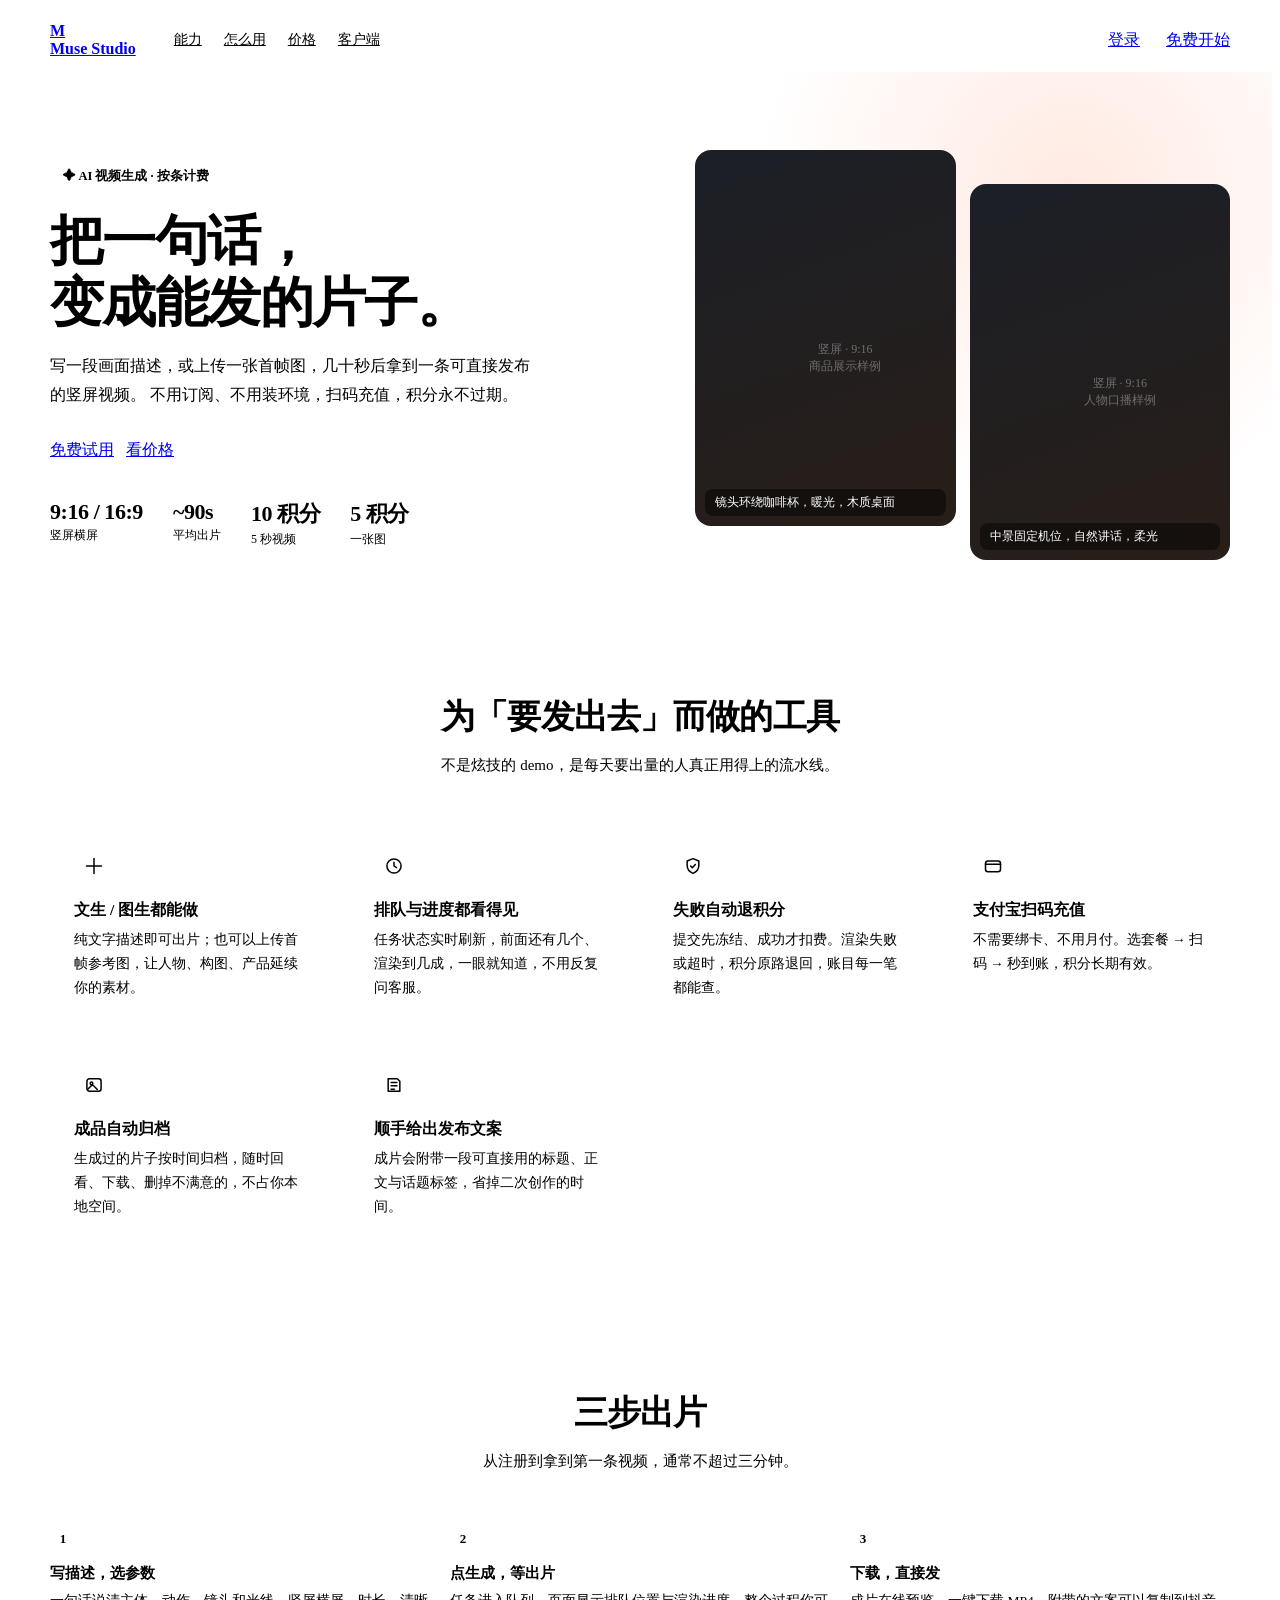
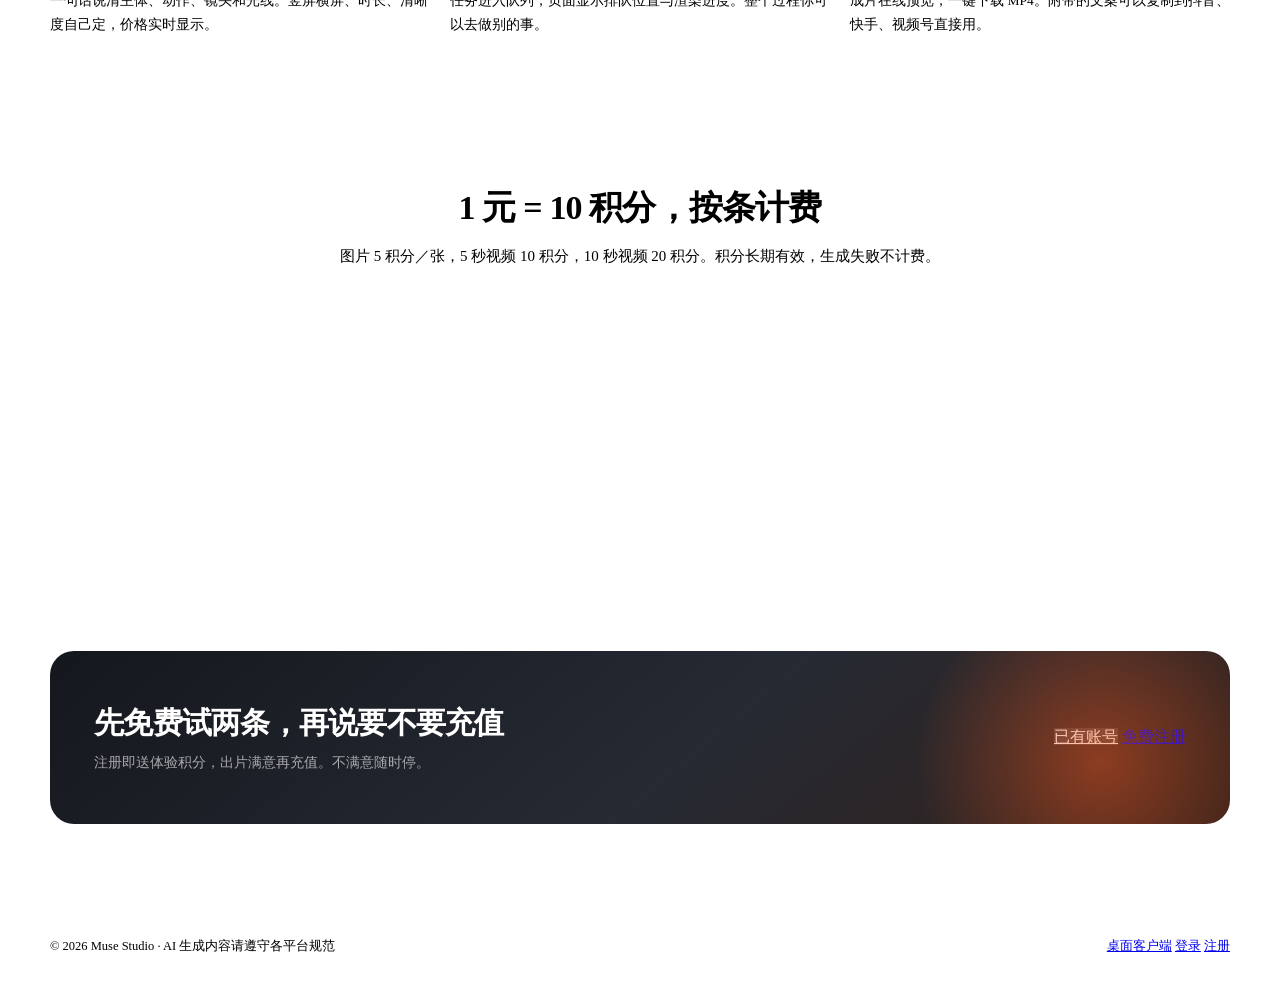
==== frontend/index.html @ 714e9e05 "Muse Studio 2.0.0：AI 视频生成平台完整实现 - 后端 FastAPI + SQLite(WAL) + 内置调度器，无 Redis/Celery/Node - 积分账本（冻结-结算-" ====
<!DOCTYPE html>
<html lang="zh-CN">
<head>
<meta charset="utf-8">
<meta name="viewport" content="width=device-width,initial-scale=1">
<title>Muse Studio · 把一句话变成能发的片子</title>
<meta name="description" content="面向短视频与电商的 AI 视频生成工作台：文生视频、图生视频、扫码充值、按条计费。">
<link rel="icon" href="/assets/favicon.svg">
<link rel="stylesheet" href="/assets/css/app.css">
<style>
body { background: #fff; }
.wrap { max-width: 1180px; margin: 0 auto; padding: 0 24px; }
.nav { position: sticky; top: 0; z-index: 50; background: rgba(255,255,255,.86);
  backdrop-filter: blur(12px); border-bottom: 1px solid var(--line); }
.nav-in { height: 64px; display: flex; align-items: center; gap: 26px; }
.nav-links { display: flex; gap: 22px; margin-left: 12px; }
.nav-links a { font-size: 13.5px; color: var(--ink-3); font-weight: 500; }
.nav-links a:hover { color: var(--ink); }
@media (max-width: 860px) { .nav-links { display: none; } }

.hero { padding: 78px 0 60px; position: relative; overflow: hidden; }
.hero::before { content: ''; position: absolute; right: -160px; top: -240px; width: 720px; height: 720px;
  background: radial-gradient(circle, rgba(255,90,31,.13), transparent 62%); pointer-events: none; }
.hero-grid { display: grid; grid-template-columns: 1.05fr .95fr; gap: 54px; align-items: center; position: relative; }
@media (max-width: 980px) { .hero-grid { grid-template-columns: 1fr; gap: 36px; } }
.eyebrow { display: inline-flex; align-items: center; gap: 8px; padding: 6px 13px; border-radius: 20px;
  background: var(--brand-soft); color: var(--brand-ink); font-size: 12.5px; font-weight: 600;
  border: 1px solid var(--brand-line); }
.hero h1 { font-size: 54px; line-height: 1.14; letter-spacing: -.03em; margin: 20px 0 18px; font-weight: 740; }
.hero h1 em { font-style: normal; color: var(--brand); }
.hero p.lead { font-size: 16px; color: var(--ink-3); line-height: 1.8; max-width: 480px; }
.hero-cta { display: flex; gap: 12px; margin-top: 30px; flex-wrap: wrap; }
.hero-meta { display: flex; gap: 30px; margin-top: 38px; }
.hero-meta div b { display: block; font-family: var(--mono); font-size: 22px; letter-spacing: -.02em; }
.hero-meta div span { font-size: 12px; color: var(--muted); }

.showcase { display: grid; grid-template-columns: 1fr 1fr; gap: 14px; }
.vcard { position: relative; border-radius: 16px; overflow: hidden; background: #101319;
  box-shadow: var(--sh-3); aspect-ratio: 9/13; }
.vcard:nth-child(2) { margin-top: 34px; }
.vcard video, .vcard .ph { width: 100%; height: 100%; object-fit: cover; }
.vcard .ph { display: grid; place-items: center; color: rgba(255,255,255,.35); font-size: 12px;
  background: linear-gradient(160deg, #1B1F27, #2A1E16); text-align: center; padding: 20px; }
.vcard .lbl { position: absolute; left: 10px; bottom: 10px; right: 10px; color: #fff; font-size: 11.5px;
  padding: 6px 10px; border-radius: 8px; background: rgba(0,0,0,.45); backdrop-filter: blur(6px);
  overflow: hidden; text-overflow: ellipsis; white-space: nowrap; }

.section { padding: 74px 0; }
.section.alt { background: var(--bg); }
.sec-head { text-align: center; max-width: 640px; margin: 0 auto 44px; }
.sec-head h2 { font-size: 34px; letter-spacing: -.025em; margin: 0 0 12px; font-weight: 700; }
.sec-head p { color: var(--ink-3); font-size: 15px; margin: 0; line-height: 1.75; }

.feats { display: grid; grid-template-columns: repeat(auto-fit, minmax(250px, 1fr)); gap: 18px; }
.feat { background: #fff; border: 1px solid var(--line); border-radius: var(--r-lg); padding: 24px; }
.feat .ic { width: 40px; height: 40px; border-radius: 12px; display: grid; place-items: center;
  background: var(--brand-soft); color: var(--brand); margin-bottom: 14px; }
.feat .ic svg { width: 20px; height: 20px; }
.feat h3 { font-size: 15.5px; margin: 0 0 7px; }
.feat p { margin: 0; font-size: 13.5px; color: var(--ink-3); line-height: 1.75; }

.price-grid { display: grid; grid-template-columns: repeat(auto-fit, minmax(210px, 1fr)); gap: 16px; }
.price { background: #fff; border: 1.5px solid var(--line); border-radius: var(--r-lg); padding: 24px 20px;
  position: relative; transition: all .18s; }
.price:hover { border-color: var(--brand-line); box-shadow: var(--sh-2); transform: translateY(-2px); }
.price.hot { border-color: var(--brand); box-shadow: var(--sh-brand); }
.price .pn { font-size: 13px; color: var(--ink-3); font-weight: 550; }
.price .pp { font-family: var(--mono); font-size: 30px; font-weight: 700; letter-spacing: -.03em; margin: 8px 0 2px; }
.price .pp small { font-family: var(--font); font-size: 12px; color: var(--muted); font-weight: 500; }
.price .pd { font-size: 13px; color: var(--ink-3); margin-top: 4px; }
.price .py { margin-top: 16px; padding-top: 16px; border-top: 1px dashed var(--line);
  font-family: var(--mono); font-size: 18px; font-weight: 700; }
.price .py small { font-family: var(--font); font-size: 11.5px; color: var(--muted); font-weight: 500; }
.price .rtag { position: absolute; top: 0; right: 18px; transform: translateY(-50%);
  background: var(--brand); color: #fff; font-size: 10.5px; font-weight: 700; padding: 3px 9px; border-radius: 20px; }

.steps { display: grid; grid-template-columns: repeat(auto-fit, minmax(230px, 1fr)); gap: 20px; }
.step { position: relative; padding-top: 8px; }
.step .n { font-family: var(--mono); font-size: 13px; font-weight: 700; color: var(--brand);
  width: 26px; height: 26px; border-radius: 8px; background: var(--brand-soft); display: grid;
  place-items: center; margin-bottom: 12px; }
.step h3 { font-size: 15px; margin: 0 0 6px; }
.step p { font-size: 13.5px; color: var(--ink-3); margin: 0; line-height: 1.75; }

.cta { background: linear-gradient(140deg, #14171D, #262A33 55%, #33211A); border-radius: 24px;
  padding: 52px 44px; color: #fff; display: flex; align-items: center; justify-content: space-between;
  gap: 30px; flex-wrap: wrap; position: relative; overflow: hidden; }
.cta::after { content: ''; position: absolute; right: -80px; top: -100px; width: 420px; height: 420px;
  background: radial-gradient(circle, rgba(255,90,31,.45), transparent 62%); }
.cta h2 { font-size: 30px; letter-spacing: -.025em; margin: 0 0 10px; position: relative; }
.cta p { margin: 0; color: rgba(255,255,255,.62); font-size: 14px; position: relative; }

.foot { padding: 40px 0; border-top: 1px solid var(--line); color: var(--muted); font-size: 12.5px; }
.foot .in { display: flex; justify-content: space-between; gap: 20px; flex-wrap: wrap; }
</style>
</head>
<body>
<header class="nav">
  <div class="wrap nav-in">
    <a class="row" href="/" style="gap:10px;font-weight:700">
      <div class="brand-mark">M</div><span>Muse Studio</span>
    </a>
    <nav class="nav-links">
      <a href="#features">能力</a>
      <a href="#how">怎么用</a>
      <a href="#pricing">价格</a>
      <a href="/download">客户端</a>
    </nav>
    <div style="flex:1"></div>
    <a class="btn btn-sm" href="/login" id="navLogin">登录</a>
    <a class="btn btn-sm btn-primary" href="/register" id="navGo">免费开始</a>
  </div>
</header>

<section class="hero">
  <div class="wrap hero-grid">
    <div>
      <div class="eyebrow">✦ AI 视频生成 · 按条计费</div>
      <h1>把一句话，<br>变成<em>能发的片子</em>。</h1>
      <p class="lead">
        写一段画面描述，或上传一张首帧图，几十秒后拿到一条可直接发布的竖屏视频。
        不用订阅、不用装环境，扫码充值，积分永不过期。
      </p>
      <div class="hero-cta">
        <a class="btn btn-primary btn-lg" href="/register">免费试用</a>
        <a class="btn btn-lg" href="#pricing">看价格</a>
      </div>
      <div class="hero-meta">
        <div><b>9:16 / 16:9</b><span>竖屏横屏</span></div>
        <div><b>~90s</b><span>平均出片</span></div>
        <div><b>10 积分</b><span>5 秒视频</span></div>
        <div><b>5 积分</b><span>一张图</span></div>
      </div>
    </div>
    <div class="showcase">
      <div class="vcard">
        <div class="ph">竖屏 · 9:16<br>商品展示样例</div>
        <div class="lbl">镜头环绕咖啡杯，暖光，木质桌面</div>
      </div>
      <div class="vcard">
        <div class="ph">竖屏 · 9:16<br>人物口播样例</div>
        <div class="lbl">中景固定机位，自然讲话，柔光</div>
      </div>
    </div>
  </div>
</section>

<section class="section alt" id="features">
  <div class="wrap">
    <div class="sec-head">
      <h2>为「要发出去」而做的工具</h2>
      <p>不是炫技的 demo，是每天要出量的人真正用得上的流水线。</p>
    </div>
    <div class="feats">
      <div class="feat">
        <div class="ic"><svg viewBox="0 0 24 24" fill="none" stroke="currentColor" stroke-width="1.8" stroke-linecap="round"><path d="M12 3v18M3 12h18"/></svg></div>
        <h3>文生 / 图生都能做</h3>
        <p>纯文字描述即可出片；也可以上传首帧参考图，让人物、构图、产品延续你的素材。</p>
      </div>
      <div class="feat">
        <div class="ic"><svg viewBox="0 0 24 24" fill="none" stroke="currentColor" stroke-width="1.8" stroke-linecap="round" stroke-linejoin="round"><circle cx="12" cy="12" r="8.5"/><path d="M12 7.5V12l3 2"/></svg></div>
        <h3>排队与进度都看得见</h3>
        <p>任务状态实时刷新，前面还有几个、渲染到几成，一眼就知道，不用反复问客服。</p>
      </div>
      <div class="feat">
        <div class="ic"><svg viewBox="0 0 24 24" fill="none" stroke="currentColor" stroke-width="1.8" stroke-linecap="round" stroke-linejoin="round"><path d="M12 3.2 19 6v5.4c0 4.3-2.9 7.6-7 9.4-4.1-1.8-7-5.1-7-9.4V6z"/><path d="m9.2 12 2 2 3.6-3.8"/></svg></div>
        <h3>失败自动退积分</h3>
        <p>提交先冻结、成功才扣费。渲染失败或超时，积分原路退回，账目每一笔都能查。</p>
      </div>
      <div class="feat">
        <div class="ic"><svg viewBox="0 0 24 24" fill="none" stroke="currentColor" stroke-width="1.8" stroke-linecap="round" stroke-linejoin="round"><rect x="3" y="6" width="18" height="13" rx="3"/><path d="M3 10h18"/></svg></div>
        <h3>支付宝扫码充值</h3>
        <p>不需要绑卡、不用月付。选套餐 → 扫码 → 秒到账，积分长期有效。</p>
      </div>
      <div class="feat">
        <div class="ic"><svg viewBox="0 0 24 24" fill="none" stroke="currentColor" stroke-width="1.8" stroke-linecap="round" stroke-linejoin="round"><rect x="3.5" y="4.5" width="17" height="15" rx="3"/><circle cx="9" cy="10" r="1.6"/><path d="m4.5 17 4.2-4.2a2 2 0 0 1 2.8 0L16 17.5"/></svg></div>
        <h3>成品自动归档</h3>
        <p>生成过的片子按时间归档，随时回看、下载、删掉不满意的，不占你本地空间。</p>
      </div>
      <div class="feat">
        <div class="ic"><svg viewBox="0 0 24 24" fill="none" stroke="currentColor" stroke-width="1.8" stroke-linecap="round" stroke-linejoin="round"><path d="M5 4.5h11l3 3v12H5z"/><path d="M8.5 9h7M8.5 13h7M8.5 17h4"/></svg></div>
        <h3>顺手给出发布文案</h3>
        <p>成片会附带一段可直接用的标题、正文与话题标签，省掉二次创作的时间。</p>
      </div>
    </div>
  </div>
</section>

<section class="section" id="how">
  <div class="wrap">
    <div class="sec-head">
      <h2>三步出片</h2>
      <p>从注册到拿到第一条视频，通常不超过三分钟。</p>
    </div>
    <div class="steps">
      <div class="step">
        <div class="n">1</div>
        <h3>写描述，选参数</h3>
        <p>一句话说清主体、动作、镜头和光线。竖屏横屏、时长、清晰度自己定，价格实时显示。</p>
      </div>
      <div class="step">
        <div class="n">2</div>
        <h3>点生成，等出片</h3>
        <p>任务进入队列，页面显示排队位置与渲染进度。整个过程你可以去做别的事。</p>
      </div>
      <div class="step">
        <div class="n">3</div>
        <h3>下载，直接发</h3>
        <p>成片在线预览，一键下载 MP4。附带的文案可以复制到抖音、快手、视频号直接用。</p>
      </div>
    </div>
  </div>
</section>

<section class="section alt" id="pricing">
  <div class="wrap">
    <div class="sec-head">
      <h2>1 元 = 10 积分，按条计费</h2>
      <p>图片 5 积分／张，5 秒视频 10 积分，10 秒视频 20 积分。积分长期有效，生成失败不计费。</p>
    </div>
    <div class="price-grid" id="prices">
      <div class="skel" style="height:190px"></div>
      <div class="skel" style="height:190px"></div>
      <div class="skel" style="height:190px"></div>
      <div class="skel" style="height:190px"></div>
    </div>
  </div>
</section>

<section class="section">
  <div class="wrap">
    <div class="cta">
      <div>
        <h2>先免费试两条，再说要不要充值</h2>
        <p>注册即送体验积分，出片满意再充值。不满意随时停。</p>
      </div>
      <div class="row" style="gap:10px">
        <a class="btn btn-lg" href="/login" style="background:rgba(255,255,255,.12);border-color:rgba(255,255,255,.22);color:#fff">已有账号</a>
        <a class="btn btn-lg btn-primary" href="/register">免费注册</a>
      </div>
    </div>
  </div>
</section>

<footer class="foot">
  <div class="wrap in">
    <div>© 2026 Muse Studio · AI 生成内容请遵守各平台规范</div>
    <div class="row" style="gap:18px">
      <a href="/download">桌面客户端</a>
      <a href="/login">登录</a>
      <a href="/register">注册</a>
    </div>
  </div>
</footer>

<script src="/assets/js/core.js"></script>
<script>
(async function () {
  try {
    const r = await get('/api/auth/me');
    if (r && r.user) {
      $('#navLogin').textContent = '进入工作台';
      $('#navLogin').href = '/studio';
      $('#navGo').textContent = r.user.username || '工作台';
      $('#navGo').href = '/studio';
    }
  } catch (e) { /* 未登录，保持默认 */ }

  try {
    const r = await fetch('/api/wallet/packages').then((x) => (x.ok ? x.json() : null));
    if (r && r.items && r.items.length) {
      $('#prices').innerHTML = r.items.map((p, i) => `
        <div class="price ${p.tag ? 'hot' : ''}">
          ${p.tag ? `<div class="rtag">${p.tag}</div>` : ''}
          <div class="pn">${p.name}</div>
          <div class="pp">${p.total_points}<small> 积分</small></div>
          <div class="pd">≈ ${Math.floor(p.total_points / 10)} 条 10 秒视频${p.bonus ? ` · 含赠送 ${p.bonus}` : ''}</div>
          <div class="py">${p.price_yuan}<small> 元</small></div>
        </div>`).join('');
    } else throw new Error('no packages');
  } catch (e) {
    $('#prices').innerHTML = `
      <div class="price"><div class="pn">体验包</div><div class="pp">100<small> 积分</small></div>
        <div class="pd">= 10 条 5 秒视频 / 20 张图</div><div class="py">10.00<small> 元</small></div></div>
      <div class="price hot"><div class="rtag">最受欢迎</div><div class="pn">基础包</div>
        <div class="pp">550<small> 积分</small></div><div class="pd">含赠送 50 · ≈ 27 条 10 秒视频</div>
        <div class="py">50.00<small> 元</small></div></div>
      <div class="price"><div class="pn">专业包</div><div class="pp">1400<small> 积分</small></div>
        <div class="pd">含赠送 200 · ≈ 70 条 10 秒视频</div><div class="py">120.00<small> 元</small></div></div>
      <div class="price"><div class="pn">工作室包</div><div class="pp">3800<small> 积分</small></div>
        <div class="pd">含赠送 800 · ≈ 190 条 10 秒视频</div><div class="py">300.00<small> 元</small></div></div>`;
  }
})();
</script>
</body>
</html>
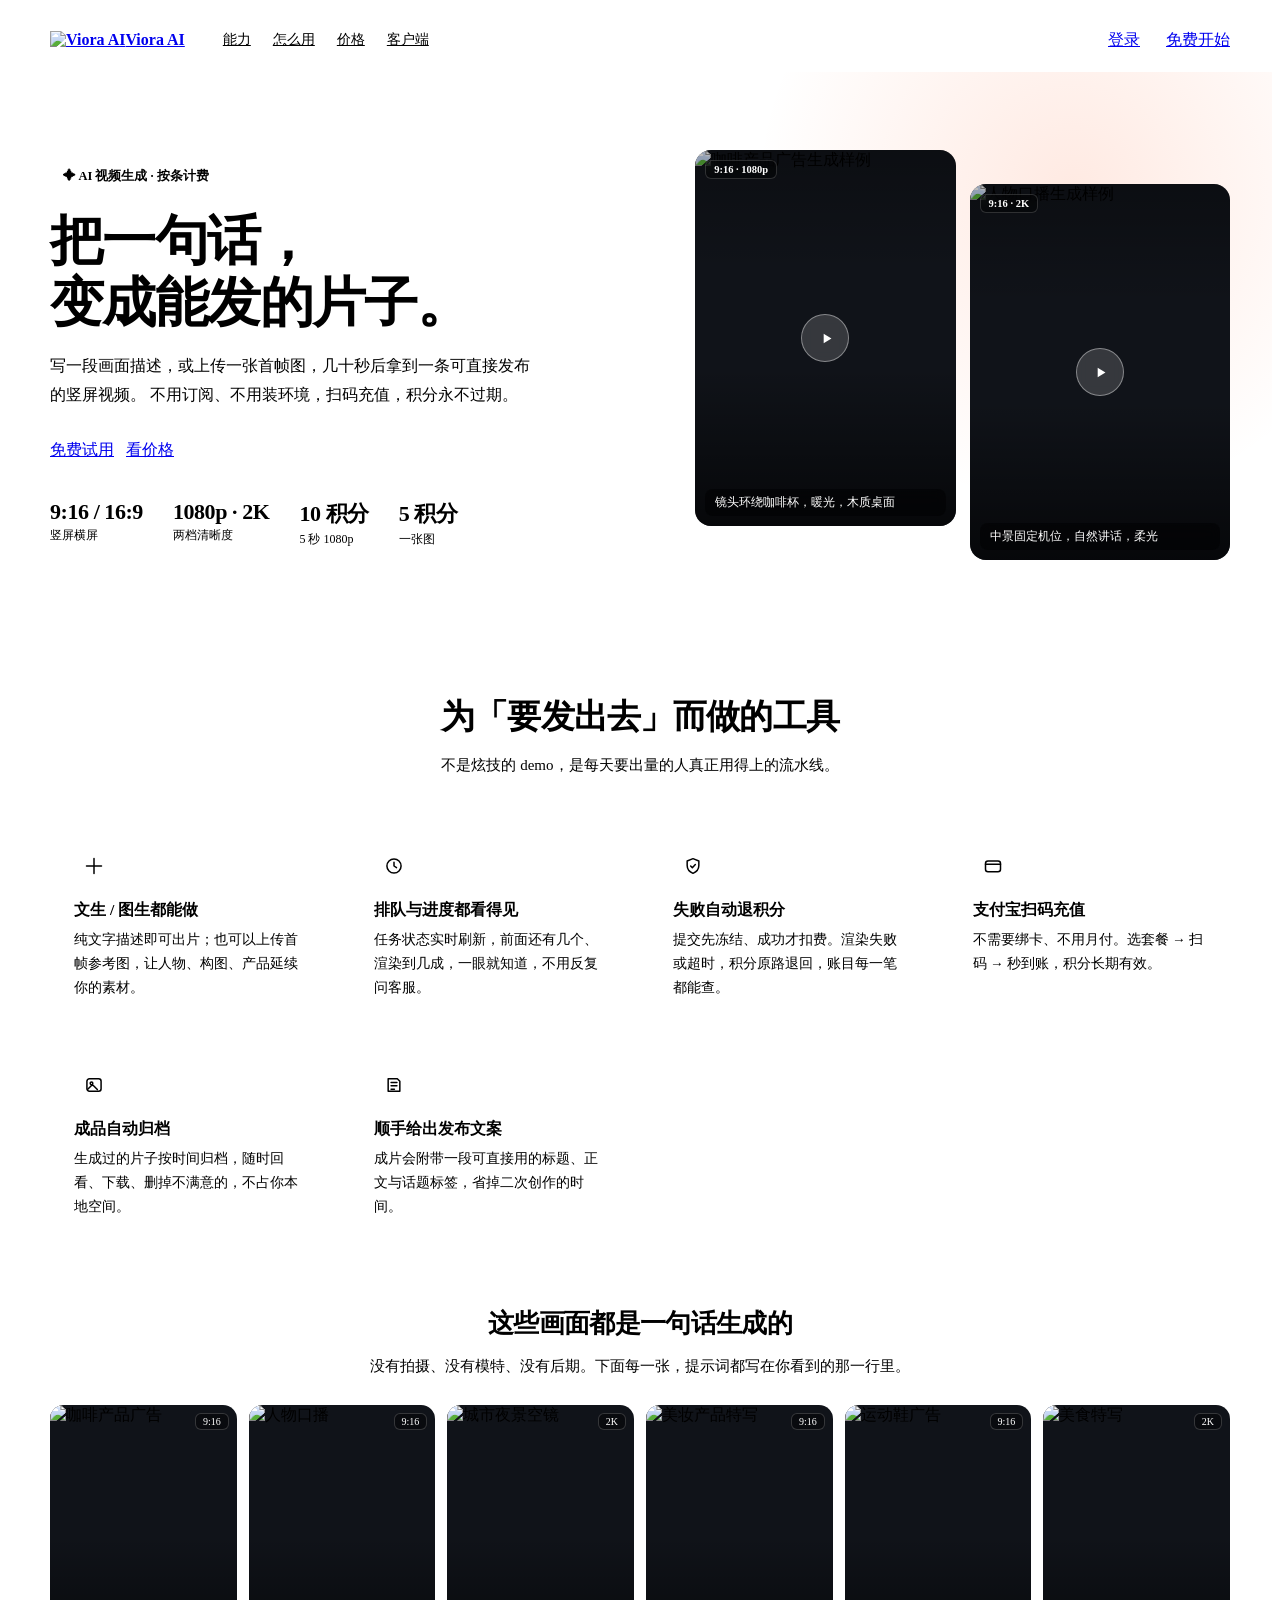
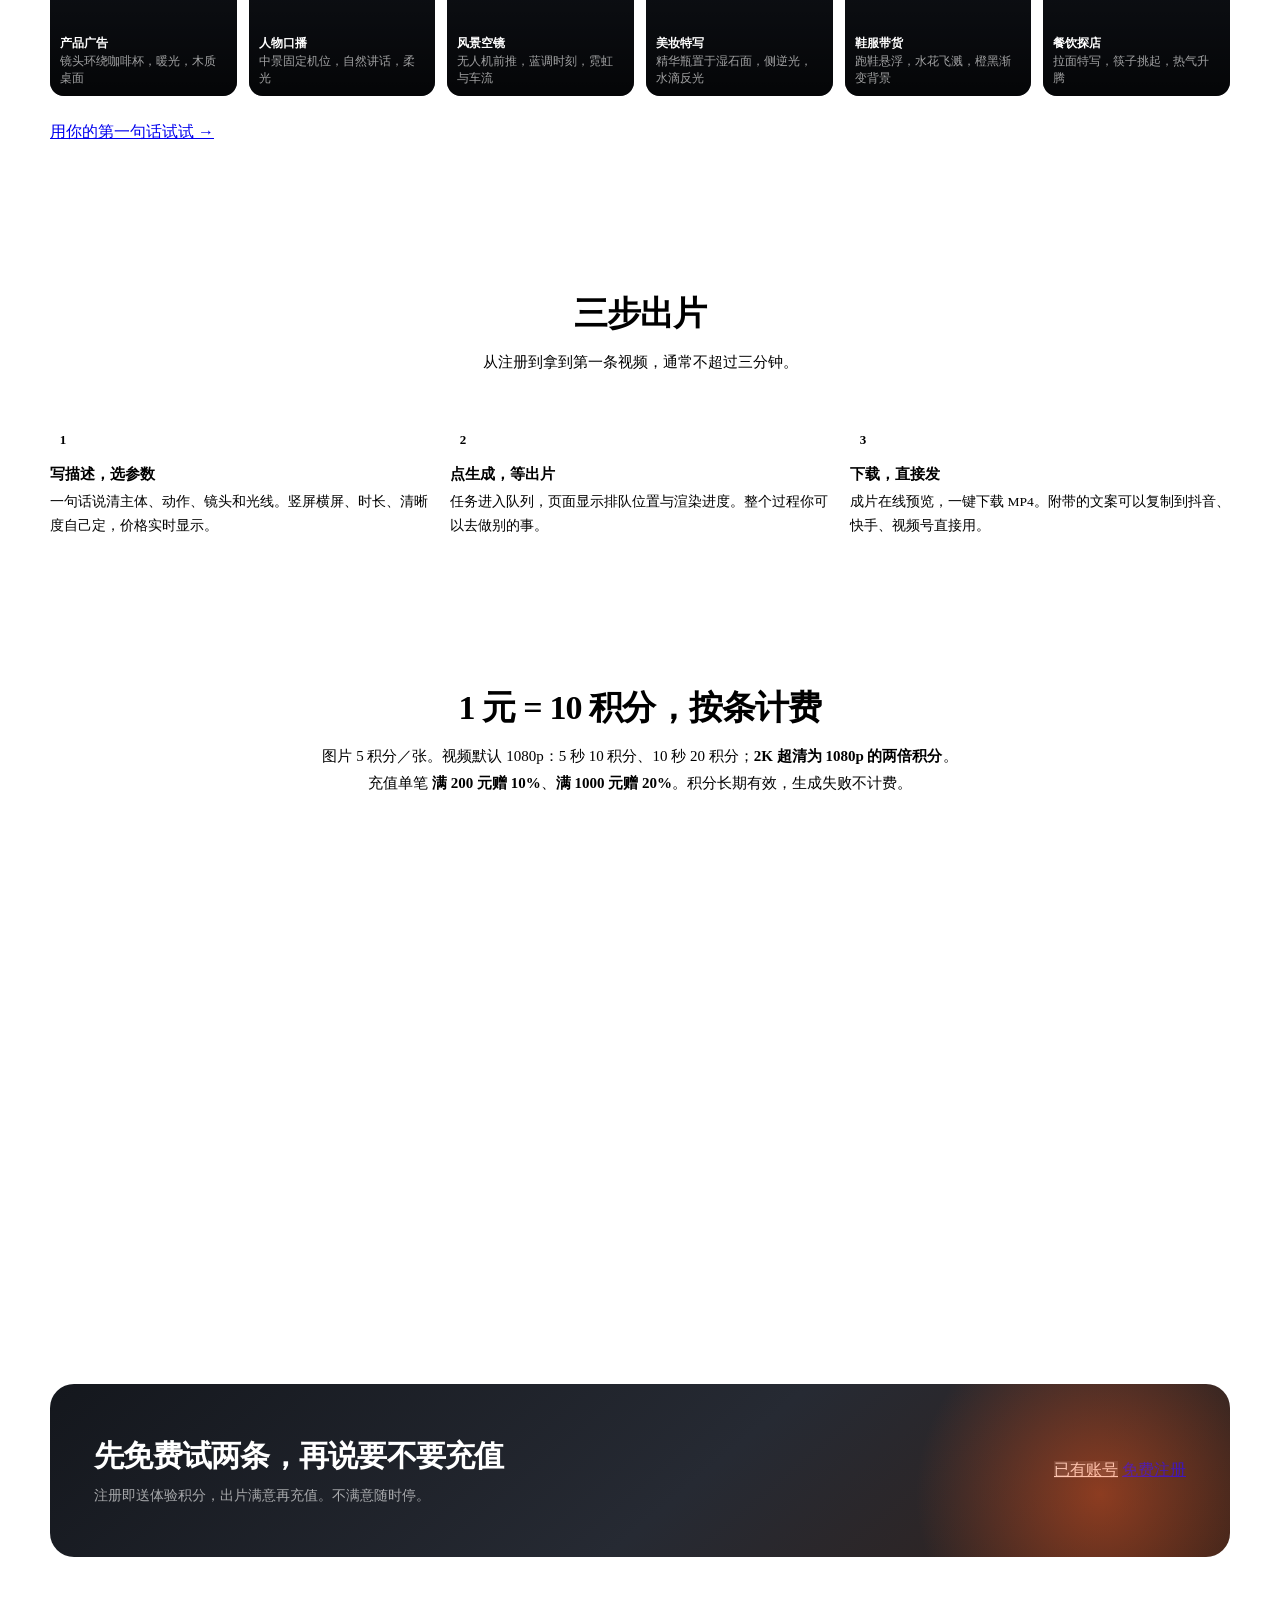
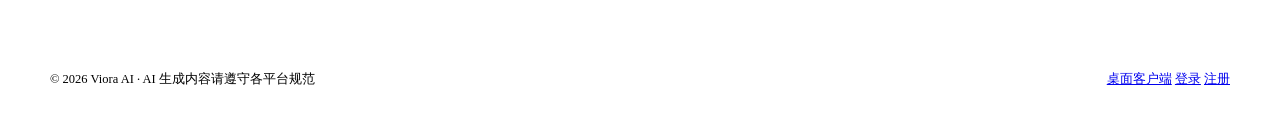
==== commit 84b736bf: "feat: 品牌升级 Viora AI + 清晰度档位/验证码/赠送规则/支付通道/后端接入 前端 - 全站品牌 Muse Studio → Viora AI，logo 换成图片版（含 favicon" ====
--- a/frontend/index.html
+++ b/frontend/index.html
@@ -3,9 +3,9 @@
 <head>
 <meta charset="utf-8">
 <meta name="viewport" content="width=device-width,initial-scale=1">
-<title>Muse Studio · 把一句话变成能发的片子</title>
+<title>Viora AI · 把一句话变成能发的片子</title>
 <meta name="description" content="面向短视频与电商的 AI 视频生成工作台：文生视频、图生视频、扫码充值、按条计费。">
-<link rel="icon" href="/assets/favicon.svg">
+<link rel="icon" href="/assets/favicon.png">
 <link rel="stylesheet" href="/assets/css/app.css">
 <style>
 body { background: #fff; }
@@ -38,12 +38,41 @@
 .vcard { position: relative; border-radius: 16px; overflow: hidden; background: #101319;
   box-shadow: var(--sh-3); aspect-ratio: 9/13; }
 .vcard:nth-child(2) { margin-top: 34px; }
-.vcard video, .vcard .ph { width: 100%; height: 100%; object-fit: cover; }
-.vcard .ph { display: grid; place-items: center; color: rgba(255,255,255,.35); font-size: 12px;
-  background: linear-gradient(160deg, #1B1F27, #2A1E16); text-align: center; padding: 20px; }
-.vcard .lbl { position: absolute; left: 10px; bottom: 10px; right: 10px; color: #fff; font-size: 11.5px;
-  padding: 6px 10px; border-radius: 8px; background: rgba(0,0,0,.45); backdrop-filter: blur(6px);
-  overflow: hidden; text-overflow: ellipsis; white-space: nowrap; }
+.vcard img { width: 100%; height: 100%; object-fit: cover; display: block;
+  transition: transform .8s cubic-bezier(.22,.61,.36,1); }
+.vcard:hover img { transform: scale(1.045); }
+.vcard::after { content: ''; position: absolute; inset: 0;
+  background: linear-gradient(180deg, rgba(0,0,0,.28) 0%, transparent 32%, transparent 58%, rgba(0,0,0,.62) 100%); }
+.vcard .play { position: absolute; left: 50%; top: 50%; transform: translate(-50%,-50%); z-index: 2;
+  width: 46px; height: 46px; border-radius: 50%; display: grid; place-items: center;
+  background: rgba(255,255,255,.16); border: 1px solid rgba(255,255,255,.4);
+  backdrop-filter: blur(6px); color: #fff; }
+.vcard .play svg { width: 17px; height: 17px; margin-left: 2px; }
+.vcard .chip { position: absolute; left: 10px; top: 10px; z-index: 2; font-size: 10.5px; font-weight: 600;
+  color: #fff; padding: 3px 8px; border-radius: 6px; background: rgba(0,0,0,.42);
+  border: 1px solid rgba(255,255,255,.16); backdrop-filter: blur(6px); }
+.vcard .lbl { position: absolute; left: 10px; bottom: 10px; right: 10px; z-index: 2; color: #fff;
+  font-size: 11.5px; padding: 6px 10px; border-radius: 8px; background: rgba(0,0,0,.45);
+  backdrop-filter: blur(6px); overflow: hidden; text-overflow: ellipsis; white-space: nowrap; }
+
+/* 作品墙 */
+.wall { display: grid; grid-template-columns: repeat(6, minmax(0, 1fr)); gap: 12px; }
+@media (max-width: 1100px) { .wall { grid-template-columns: repeat(3, minmax(0, 1fr)); } }
+@media (max-width: 620px) { .wall { grid-template-columns: repeat(2, minmax(0, 1fr)); } }
+.shot { position: relative; margin: 0; border-radius: 14px; overflow: hidden; background: #101319;
+  aspect-ratio: 9/14; box-shadow: var(--sh-2); }
+.shot img { width: 100%; height: 100%; object-fit: cover; display: block;
+  transition: transform .7s cubic-bezier(.22,.61,.36,1); }
+.shot:hover img { transform: scale(1.06); }
+.shot::after { content: ''; position: absolute; inset: 0;
+  background: linear-gradient(180deg, transparent 45%, rgba(0,0,0,.72) 100%); }
+.shot figcaption { position: absolute; left: 0; right: 0; bottom: 0; z-index: 2; padding: 9px 10px;
+  color: #fff; font-size: 11.5px; line-height: 1.45; }
+.shot figcaption b { display: block; font-size: 12px; font-weight: 650; margin-bottom: 1px; }
+.shot figcaption span { color: rgba(255,255,255,.62); }
+.shot .tag { position: absolute; right: 8px; top: 8px; z-index: 2; font-size: 10px;
+  padding: 2px 7px; border-radius: 6px; color: #fff; background: rgba(0,0,0,.4);
+  border: 1px solid rgba(255,255,255,.18); backdrop-filter: blur(6px); }
 
 .section { padding: 74px 0; }
 .section.alt { background: var(--bg); }
@@ -59,7 +88,9 @@
 .feat h3 { font-size: 15.5px; margin: 0 0 7px; }
 .feat p { margin: 0; font-size: 13.5px; color: var(--ink-3); line-height: 1.75; }
 
-.price-grid { display: grid; grid-template-columns: repeat(auto-fit, minmax(210px, 1fr)); gap: 16px; }
+.price-grid { display: grid; grid-template-columns: repeat(3, minmax(0, 1fr)); gap: 16px; }
+@media (max-width: 980px) { .price-grid { grid-template-columns: repeat(2, minmax(0, 1fr)); } }
+@media (max-width: 560px) { .price-grid { grid-template-columns: 1fr; } }
 .price { background: #fff; border: 1.5px solid var(--line); border-radius: var(--r-lg); padding: 24px 20px;
   position: relative; transition: all .18s; }
 .price:hover { border-color: var(--brand-line); box-shadow: var(--sh-2); transform: translateY(-2px); }
@@ -98,7 +129,7 @@
 <header class="nav">
   <div class="wrap nav-in">
     <a class="row" href="/" style="gap:10px;font-weight:700">
-      <div class="brand-mark">M</div><span>Muse Studio</span>
+      <img class="brand-mark" src="/assets/logo-mark.png" alt="Viora AI"><span>Viora AI</span>
     </a>
     <nav class="nav-links">
       <a href="#features">能力</a>
@@ -127,18 +158,22 @@
       </div>
       <div class="hero-meta">
         <div><b>9:16 / 16:9</b><span>竖屏横屏</span></div>
-        <div><b>~90s</b><span>平均出片</span></div>
-        <div><b>10 积分</b><span>5 秒视频</span></div>
+        <div><b>1080p · 2K</b><span>两档清晰度</span></div>
+        <div><b>10 积分</b><span>5 秒 1080p</span></div>
         <div><b>5 积分</b><span>一张图</span></div>
       </div>
     </div>
     <div class="showcase">
       <div class="vcard">
-        <div class="ph">竖屏 · 9:16<br>商品展示样例</div>
+        <span class="chip">9:16 · 1080p</span>
+        <img src="/assets/showcase/coffee.jpg" alt="咖啡产品广告生成样例" loading="lazy">
+        <span class="play"><svg viewBox="0 0 24 24" fill="currentColor"><path d="M8 5.2v13.6L19 12z"/></svg></span>
         <div class="lbl">镜头环绕咖啡杯，暖光，木质桌面</div>
       </div>
       <div class="vcard">
-        <div class="ph">竖屏 · 9:16<br>人物口播样例</div>
+        <span class="chip">9:16 · 2K</span>
+        <img src="/assets/showcase/presenter.jpg" alt="人物口播生成样例" loading="lazy">
+        <span class="play"><svg viewBox="0 0 24 24" fill="currentColor"><path d="M8 5.2v13.6L19 12z"/></svg></span>
         <div class="lbl">中景固定机位，自然讲话，柔光</div>
       </div>
     </div>
@@ -183,6 +218,46 @@
         <p>成片会附带一段可直接用的标题、正文与话题标签，省掉二次创作的时间。</p>
       </div>
     </div>
+
+    <div class="sec-head" style="margin:64px auto 26px">
+      <h2 style="font-size:26px">这些画面都是一句话生成的</h2>
+      <p>没有拍摄、没有模特、没有后期。下面每一张，提示词都写在你看到的那一行里。</p>
+    </div>
+    <div class="wall">
+      <figure class="shot">
+        <span class="tag">9:16</span>
+        <img src="/assets/showcase/coffee.jpg" alt="咖啡产品广告" loading="lazy">
+        <figcaption><b>产品广告</b><span>镜头环绕咖啡杯，暖光，木质桌面</span></figcaption>
+      </figure>
+      <figure class="shot">
+        <span class="tag">9:16</span>
+        <img src="/assets/showcase/presenter.jpg" alt="人物口播" loading="lazy">
+        <figcaption><b>人物口播</b><span>中景固定机位，自然讲话，柔光</span></figcaption>
+      </figure>
+      <figure class="shot">
+        <span class="tag">2K</span>
+        <img src="/assets/showcase/city.jpg" alt="城市夜景空镜" loading="lazy">
+        <figcaption><b>风景空镜</b><span>无人机前推，蓝调时刻，霓虹与车流</span></figcaption>
+      </figure>
+      <figure class="shot">
+        <span class="tag">9:16</span>
+        <img src="/assets/showcase/cosmetics.jpg" alt="美妆产品特写" loading="lazy">
+        <figcaption><b>美妆特写</b><span>精华瓶置于湿石面，侧逆光，水滴反光</span></figcaption>
+      </figure>
+      <figure class="shot">
+        <span class="tag">9:16</span>
+        <img src="/assets/showcase/sneaker.jpg" alt="运动鞋广告" loading="lazy">
+        <figcaption><b>鞋服带货</b><span>跑鞋悬浮，水花飞溅，橙黑渐变背景</span></figcaption>
+      </figure>
+      <figure class="shot">
+        <span class="tag">2K</span>
+        <img src="/assets/showcase/ramen.jpg" alt="美食特写" loading="lazy">
+        <figcaption><b>餐饮探店</b><span>拉面特写，筷子挑起，热气升腾</span></figcaption>
+      </figure>
+    </div>
+    <div class="center" style="margin-top:26px">
+      <a class="btn btn-lg" href="/register">用你的第一句话试试 →</a>
+    </div>
   </div>
 </section>
 
@@ -216,7 +291,8 @@
   <div class="wrap">
     <div class="sec-head">
       <h2>1 元 = 10 积分，按条计费</h2>
-      <p>图片 5 积分／张，5 秒视频 10 积分，10 秒视频 20 积分。积分长期有效，生成失败不计费。</p>
+      <p>图片 5 积分／张。视频默认 1080p：5 秒 10 积分、10 秒 20 积分；<b>2K 超清为 1080p 的两倍积分</b>。<br>
+        充值单笔 <b>满 200 元赠 10%</b>、<b>满 1000 元赠 20%</b>。积分长期有效，生成失败不计费。</p>
     </div>
     <div class="price-grid" id="prices">
       <div class="skel" style="height:190px"></div>
@@ -244,7 +320,7 @@
 
 <footer class="foot">
   <div class="wrap in">
-    <div>© 2026 Muse Studio · AI 生成内容请遵守各平台规范</div>
+    <div>© 2026 Viora AI · AI 生成内容请遵守各平台规范</div>
     <div class="row" style="gap:18px">
       <a href="/download">桌面客户端</a>
       <a href="/login">登录</a>
@@ -253,6 +329,8 @@
   </div>
 </footer>
 
+<!-- 后端地址等运行时配置由服务端下发；前端独立部署时放一个同内容的 config.js 即可 -->
+<script src="/config.js"></script>
 <script src="/assets/js/core.js"></script>
 <script>
 (async function () {
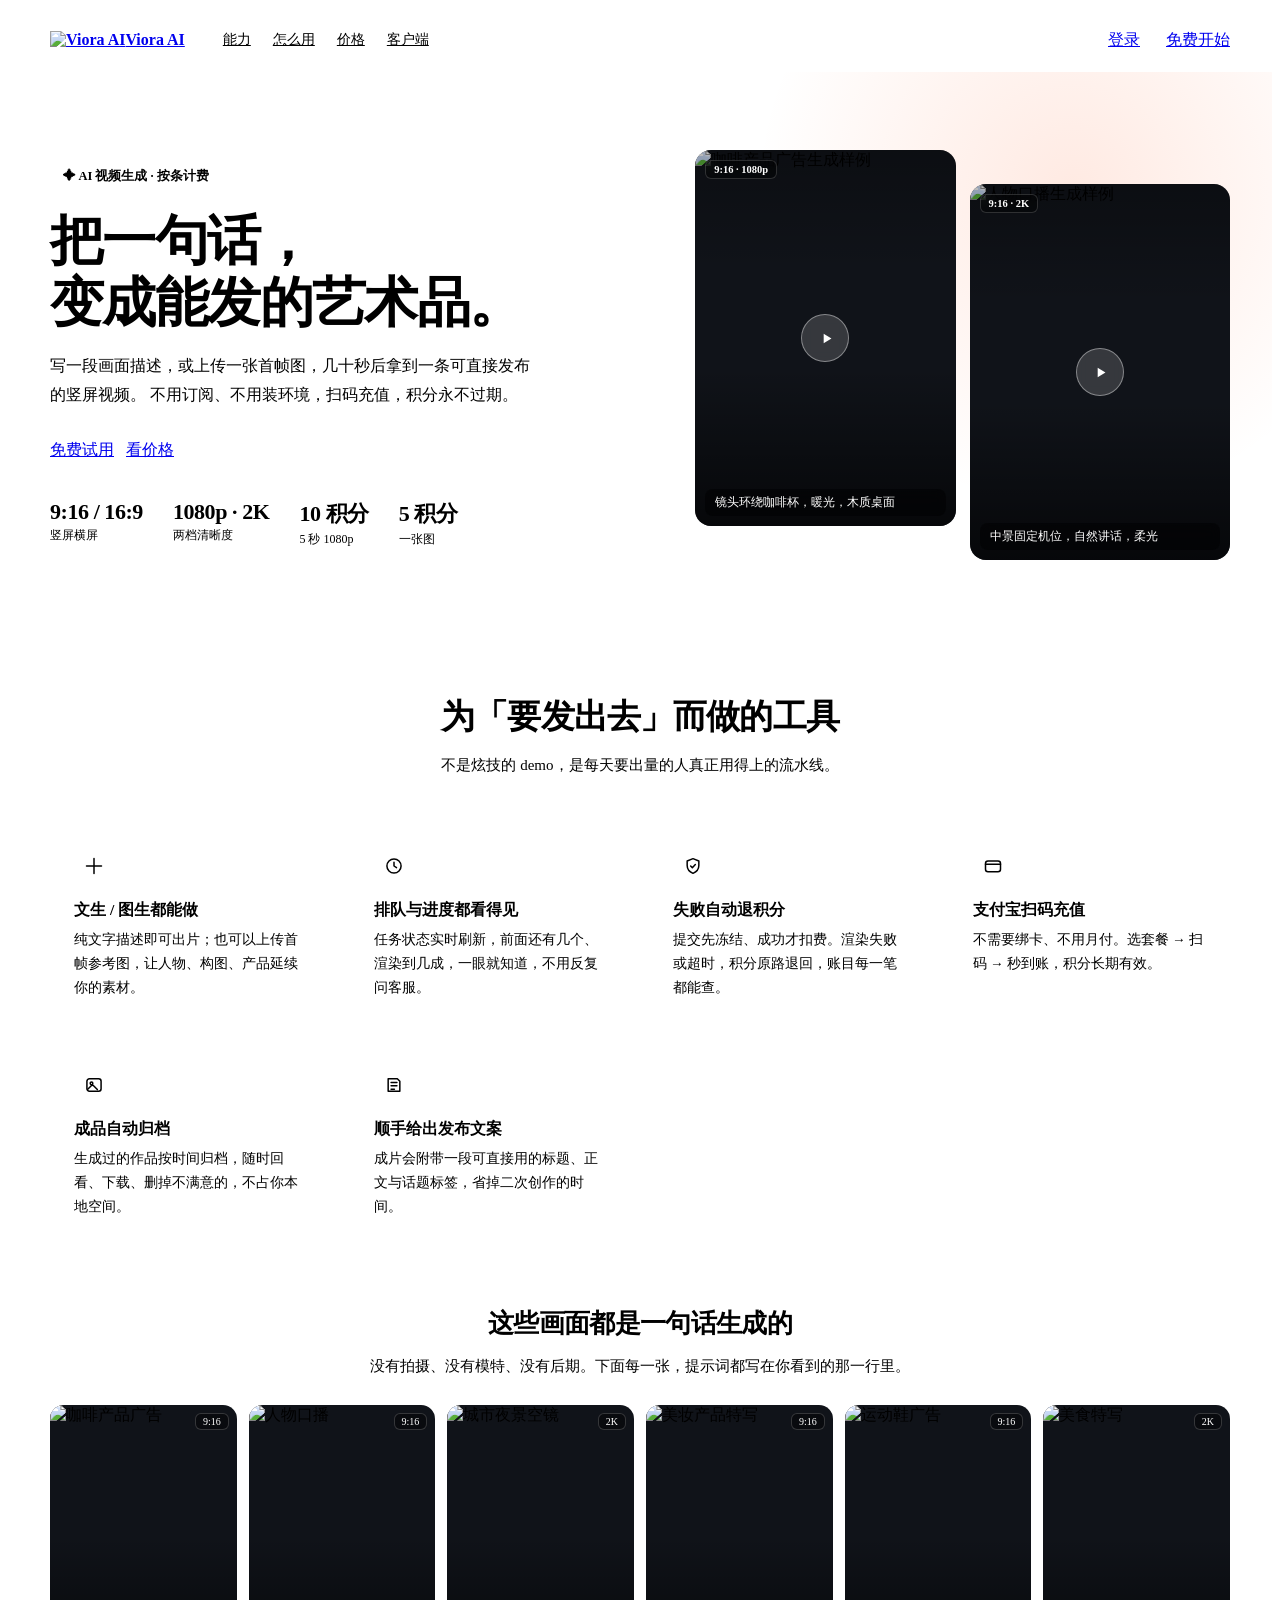
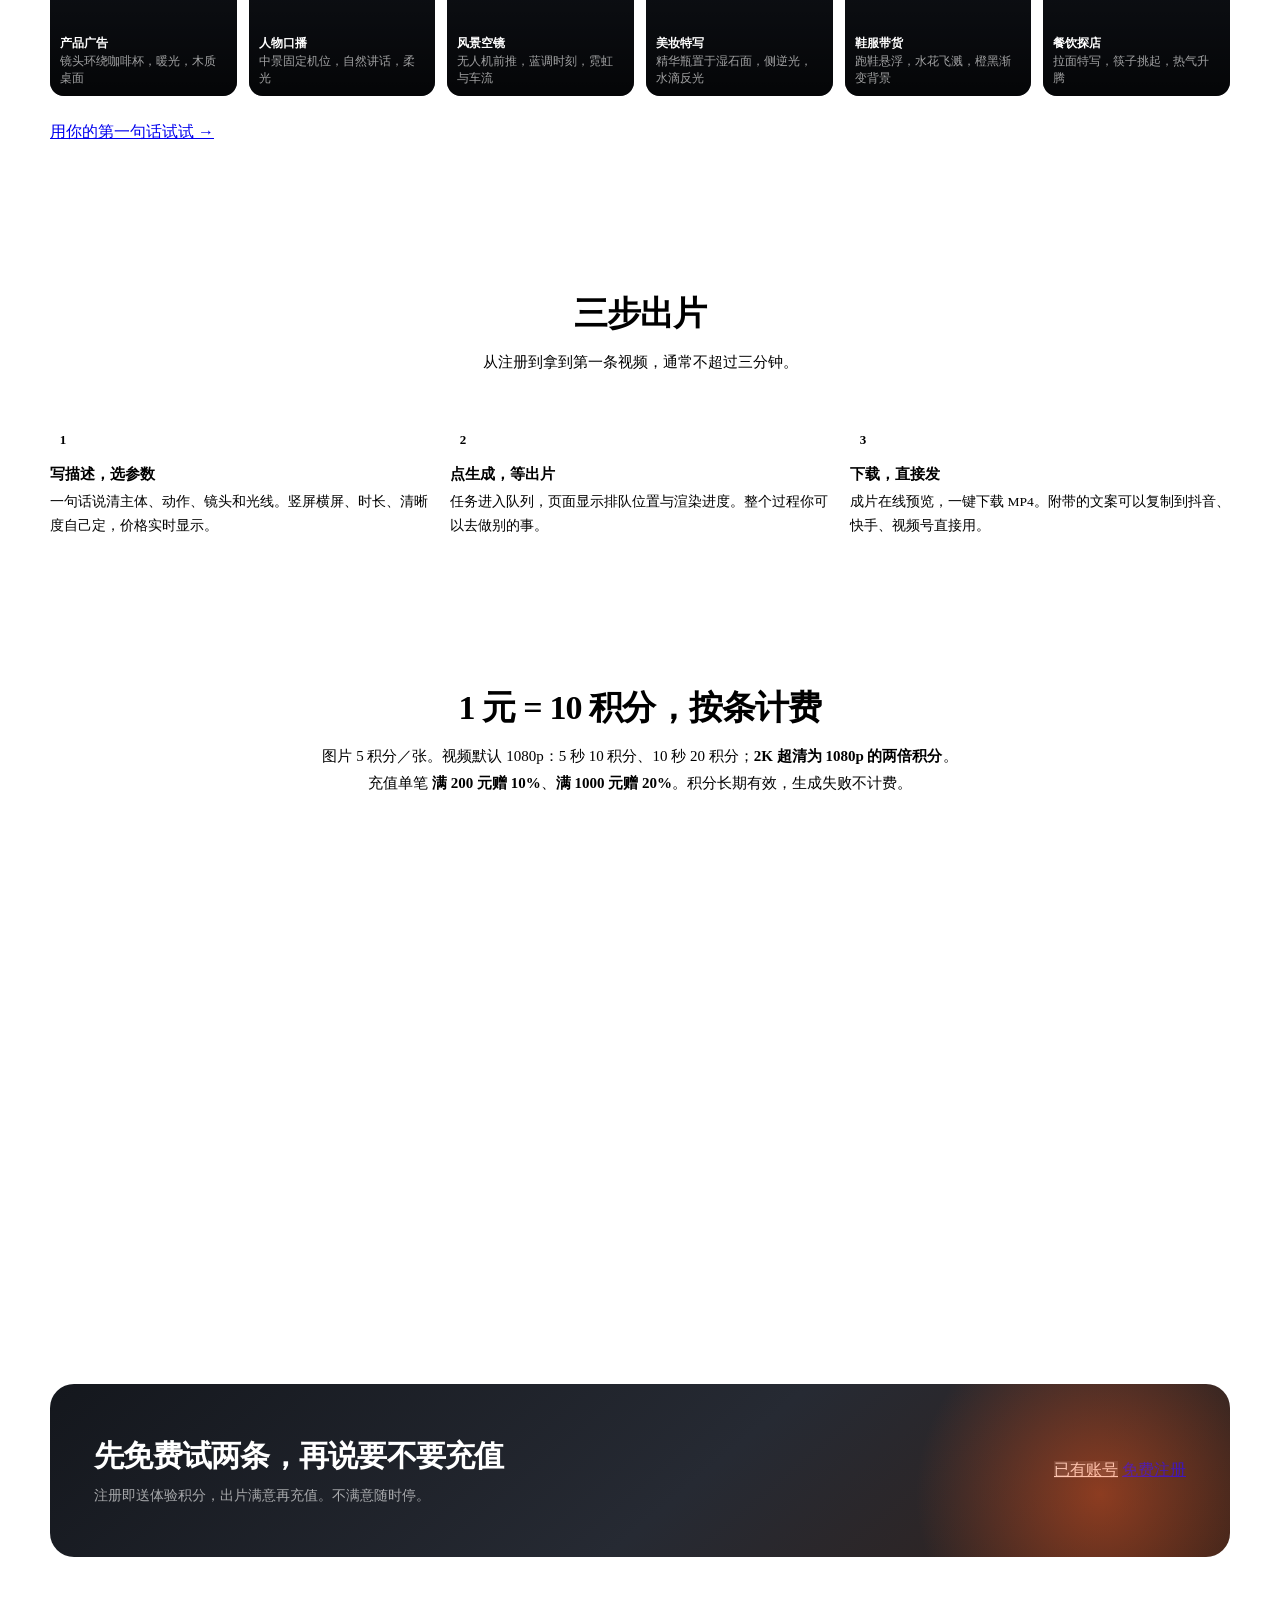
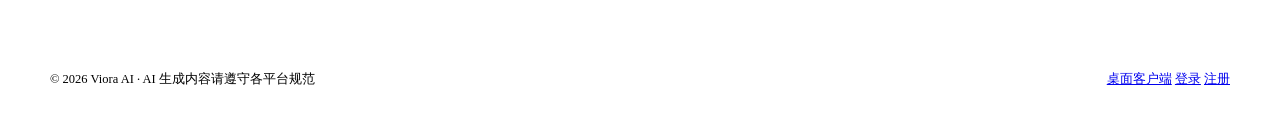
==== commit 4110dd43: "feat(mail): SMTP 发信自检工具 + 邮件配置文档 - 新增 backend/tools/mailtest.py：读配置 → 连端口 → 登录 → 真发一封，四步定位   QQ/163 " ====
--- a/frontend/index.html
+++ b/frontend/index.html
@@ -3,10 +3,10 @@
 <head>
 <meta charset="utf-8">
 <meta name="viewport" content="width=device-width,initial-scale=1">
-<title>Viora AI · 把一句话变成能发的片子</title>
+<title>Viora AI · 把一句话变成能发的艺术品</title>
 <meta name="description" content="面向短视频与电商的 AI 视频生成工作台：文生视频、图生视频、扫码充值、按条计费。">
 <link rel="icon" href="/assets/favicon.png">
-<link rel="stylesheet" href="/assets/css/app.css">
+<link rel="stylesheet" href="/assets/css/app.css?v=20261024b">
 <style>
 body { background: #fff; }
 .wrap { max-width: 1180px; margin: 0 auto; padding: 0 24px; }
@@ -123,9 +123,28 @@
 
 .foot { padding: 40px 0; border-top: 1px solid var(--line); color: var(--muted); font-size: 12.5px; }
 .foot .in { display: flex; justify-content: space-between; gap: 20px; flex-wrap: wrap; }
+
+/* ---------- 导航：平滑滚动 + 当前位置高亮 + 顶部进度条 ---------- */
+.section[id], section[id] { scroll-margin-top: 80px; }
+
+.nav-links a { position: relative; transition: color .18s ease; }
+.nav-links a::after {
+  content: ''; position: absolute; left: 50%; right: 50%; bottom: -8px; height: 2px;
+  background: var(--brand); border-radius: 2px;
+  transition: left .28s cubic-bezier(.22,.61,.36,1), right .28s cubic-bezier(.22,.61,.36,1);
+}
+.nav-links a:hover::after,
+.nav-links a.on::after { left: 0; right: 0; }
+.nav-links a.on { color: var(--ink); font-weight: 600; }
+
+.scroll-bar { position: fixed; left: 0; right: 0; top: 0; height: 2px; z-index: 60;
+  pointer-events: none; }
+.scroll-bar i { display: block; height: 100%; width: 0; border-radius: 0 2px 2px 0;
+  background: linear-gradient(90deg, var(--brand), #FFB27A); transition: width .1s linear; }
 </style>
 </head>
 <body>
+<div class="scroll-bar" aria-hidden="true"><i id="scrollBar"></i></div>
 <header class="nav">
   <div class="wrap nav-in">
     <a class="row" href="/" style="gap:10px;font-weight:700">
@@ -147,7 +166,7 @@
   <div class="wrap hero-grid">
     <div>
       <div class="eyebrow">✦ AI 视频生成 · 按条计费</div>
-      <h1>把一句话，<br>变成<em>能发的片子</em>。</h1>
+      <h1>把一句话，<br>变成<em>能发的艺术品</em>。</h1>
       <p class="lead">
         写一段画面描述，或上传一张首帧图，几十秒后拿到一条可直接发布的竖屏视频。
         不用订阅、不用装环境，扫码充值，积分永不过期。
@@ -210,7 +229,7 @@
       <div class="feat">
         <div class="ic"><svg viewBox="0 0 24 24" fill="none" stroke="currentColor" stroke-width="1.8" stroke-linecap="round" stroke-linejoin="round"><rect x="3.5" y="4.5" width="17" height="15" rx="3"/><circle cx="9" cy="10" r="1.6"/><path d="m4.5 17 4.2-4.2a2 2 0 0 1 2.8 0L16 17.5"/></svg></div>
         <h3>成品自动归档</h3>
-        <p>生成过的片子按时间归档，随时回看、下载、删掉不满意的，不占你本地空间。</p>
+        <p>生成过的作品按时间归档，随时回看、下载、删掉不满意的，不占你本地空间。</p>
       </div>
       <div class="feat">
         <div class="ic"><svg viewBox="0 0 24 24" fill="none" stroke="currentColor" stroke-width="1.8" stroke-linecap="round" stroke-linejoin="round"><path d="M5 4.5h11l3 3v12H5z"/><path d="M8.5 9h7M8.5 13h7M8.5 17h4"/></svg></div>
@@ -331,7 +350,7 @@
 
 <!-- 后端地址等运行时配置由服务端下发；前端独立部署时放一个同内容的 config.js 即可 -->
 <script src="/config.js"></script>
-<script src="/assets/js/core.js"></script>
+<script src="/assets/js/core.js?v=20261024b"></script>
 <script>
 (async function () {
   try {
@@ -360,14 +379,92 @@
     $('#prices').innerHTML = `
       <div class="price"><div class="pn">体验包</div><div class="pp">100<small> 积分</small></div>
         <div class="pd">= 10 条 5 秒视频 / 20 张图</div><div class="py">10.00<small> 元</small></div></div>
-      <div class="price hot"><div class="rtag">最受欢迎</div><div class="pn">基础包</div>
-        <div class="pp">550<small> 积分</small></div><div class="pd">含赠送 50 · ≈ 27 条 10 秒视频</div>
-        <div class="py">50.00<small> 元</small></div></div>
-      <div class="price"><div class="pn">专业包</div><div class="pp">1400<small> 积分</small></div>
-        <div class="pd">含赠送 200 · ≈ 70 条 10 秒视频</div><div class="py">120.00<small> 元</small></div></div>
-      <div class="price"><div class="pn">工作室包</div><div class="pp">3800<small> 积分</small></div>
-        <div class="pd">含赠送 800 · ≈ 190 条 10 秒视频</div><div class="py">300.00<small> 元</small></div></div>`;
+      <div class="price hot"><div class="rtag">满 200 赠 10%</div><div class="pn">标准包</div>
+        <div class="pp">2200<small> 积分</small></div><div class="pd">含赠送 200 · ≈ 220 条 10 秒视频</div>
+        <div class="py">200.00<small> 元</small></div></div>
+      <div class="price"><div class="pn">专业包</div><div class="pp">5750<small> 积分</small></div>
+        <div class="pd">含赠送 750 · ≈ 575 条 10 秒视频</div><div class="py">500.00<small> 元</small></div></div>
+      <div class="price"><div class="pn">工作室包</div><div class="pp">12000<small> 积分</small></div>
+        <div class="pd">含赠送 2000 · ≈ 1200 条 10 秒视频</div><div class="py">1000.00<small> 元</small></div></div>`;
   }
+})();
+</script>
+
+<script>
+/* 导航：锚点平滑滚动 + 当前位置高亮 + 顶部阅读进度 */
+(function () {
+  const nav = document.querySelector('.nav');
+  // 落点 = 导航栏实际高度，滚动后区块顶边正好贴在导航栏下沿
+  const navH = () => (nav ? nav.getBoundingClientRect().height : 64);
+  const links = Array.from(document.querySelectorAll('.nav-links a[href^="#"]'));
+  const targets = links.map((a) => document.querySelector(a.getAttribute('href'))).filter(Boolean);
+  const bar = document.getElementById('scrollBar');
+  let ticking = false;
+  let raf = 0;
+
+  const easeInOutCubic = (t) => (t < .5 ? 4 * t * t * t : 1 - Math.pow(-2 * t + 2, 3) / 2);
+  const maxScroll = () => document.documentElement.scrollHeight - window.innerHeight;
+
+  function scrollToSection(el) {
+    const goal = Math.max(0, Math.min(maxScroll(),
+      el.getBoundingClientRect().top + window.scrollY - navH()));
+    const from = window.scrollY;
+    const dist = goal - from;
+    // 有点距离才动画；已经很近就直接落位，避免「点了没反应」的错觉
+    if (Math.abs(dist) < 4) return;
+    // 距离越远给的时间越长，但限制在 380~820ms，快而不飘
+    const dur = Math.min(820, Math.max(380, Math.abs(dist) * 0.5));
+    const t0 = performance.now();
+    cancelAnimationFrame(raf);
+    (function step(now) {
+      const p = Math.min(1, (now - t0) / dur);
+      window.scrollTo({ top: from + dist * easeInOutCubic(p), behavior: 'instant' });
+      if (p < 1) raf = requestAnimationFrame(step);
+    })(t0);
+  }
+
+  // 事件委托：导航栏之外，hero 的「看价格」等 # 链接也走同一套动画
+  document.addEventListener('click', (e) => {
+    const a = e.target.closest('a[href^="#"]');
+    if (!a) return;
+    const hash = a.getAttribute('href');
+    if (!hash || hash === '#') return;
+    const el = document.querySelector(hash);
+    if (!el) return;
+    e.preventDefault();
+    scrollToSection(el);
+    // 用 replaceState 而不是改 location.hash，否则浏览器会再跳一次，且污染历史
+    history.replaceState(null, '', hash);
+  });
+
+  function paint() {
+    const y = window.scrollY;
+    const max = maxScroll();
+    if (bar) bar.style.width = (max > 0 ? Math.min(100, (y / max) * 100) : 0) + '%';
+
+    const line = y + navH() + 90;
+    let cur = -1;
+    targets.forEach((s, i) => { if (s.offsetTop <= line) cur = i; });
+    links.forEach((a, i) => a.classList.toggle('on', i === cur));
+  }
+
+  window.addEventListener('scroll', () => {
+    if (ticking) return;
+    ticking = true;
+    requestAnimationFrame(() => { ticking = false; paint(); });
+  }, { passive: true });
+  window.addEventListener('resize', paint);
+
+  // 带 #xxx 直接打开时，等页面渲染完再对齐位置（浏览器默认会贴顶，被导航挡住）
+  window.addEventListener('load', () => {
+    const hash = location.hash;
+    if (hash && hash !== '#') {
+      const el = document.querySelector(hash);
+      if (el) setTimeout(() => scrollToSection(el), 60);
+    }
+    paint();
+  });
+  paint();
 })();
 </script>
 </body>
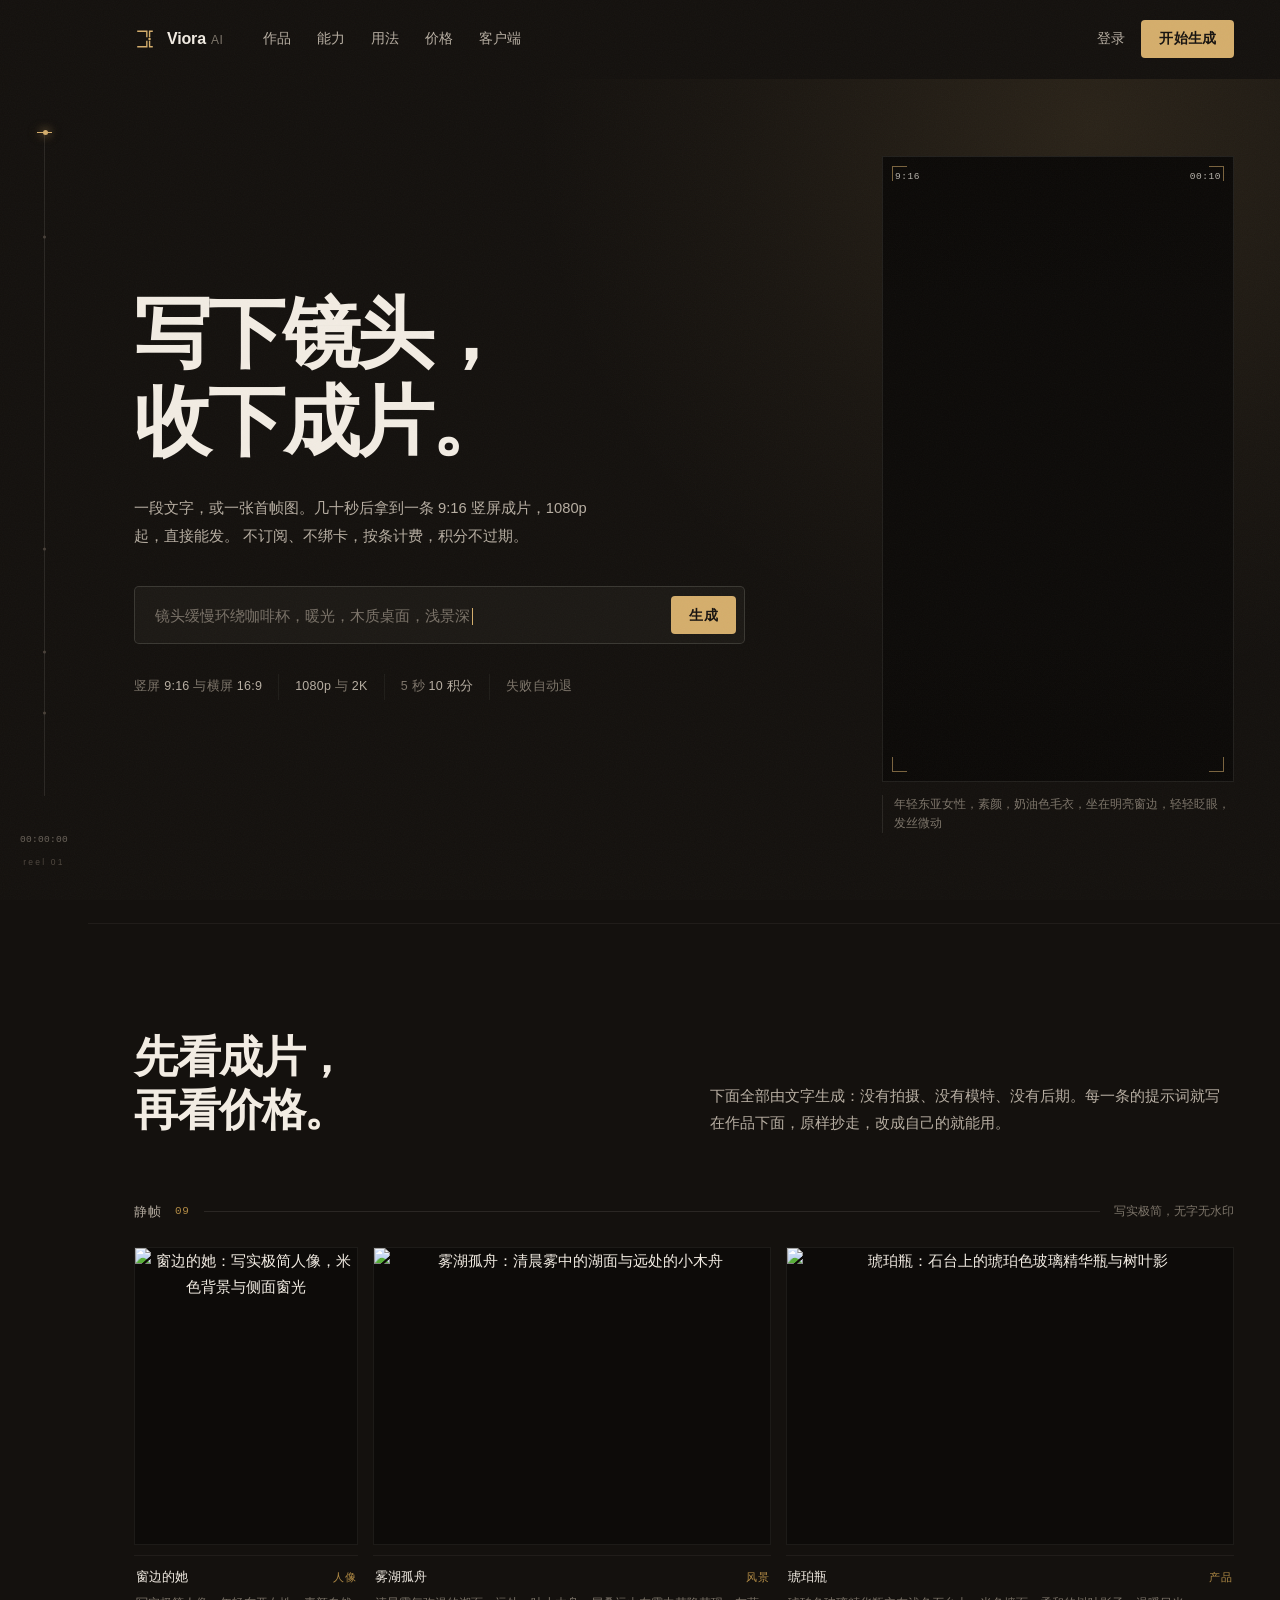
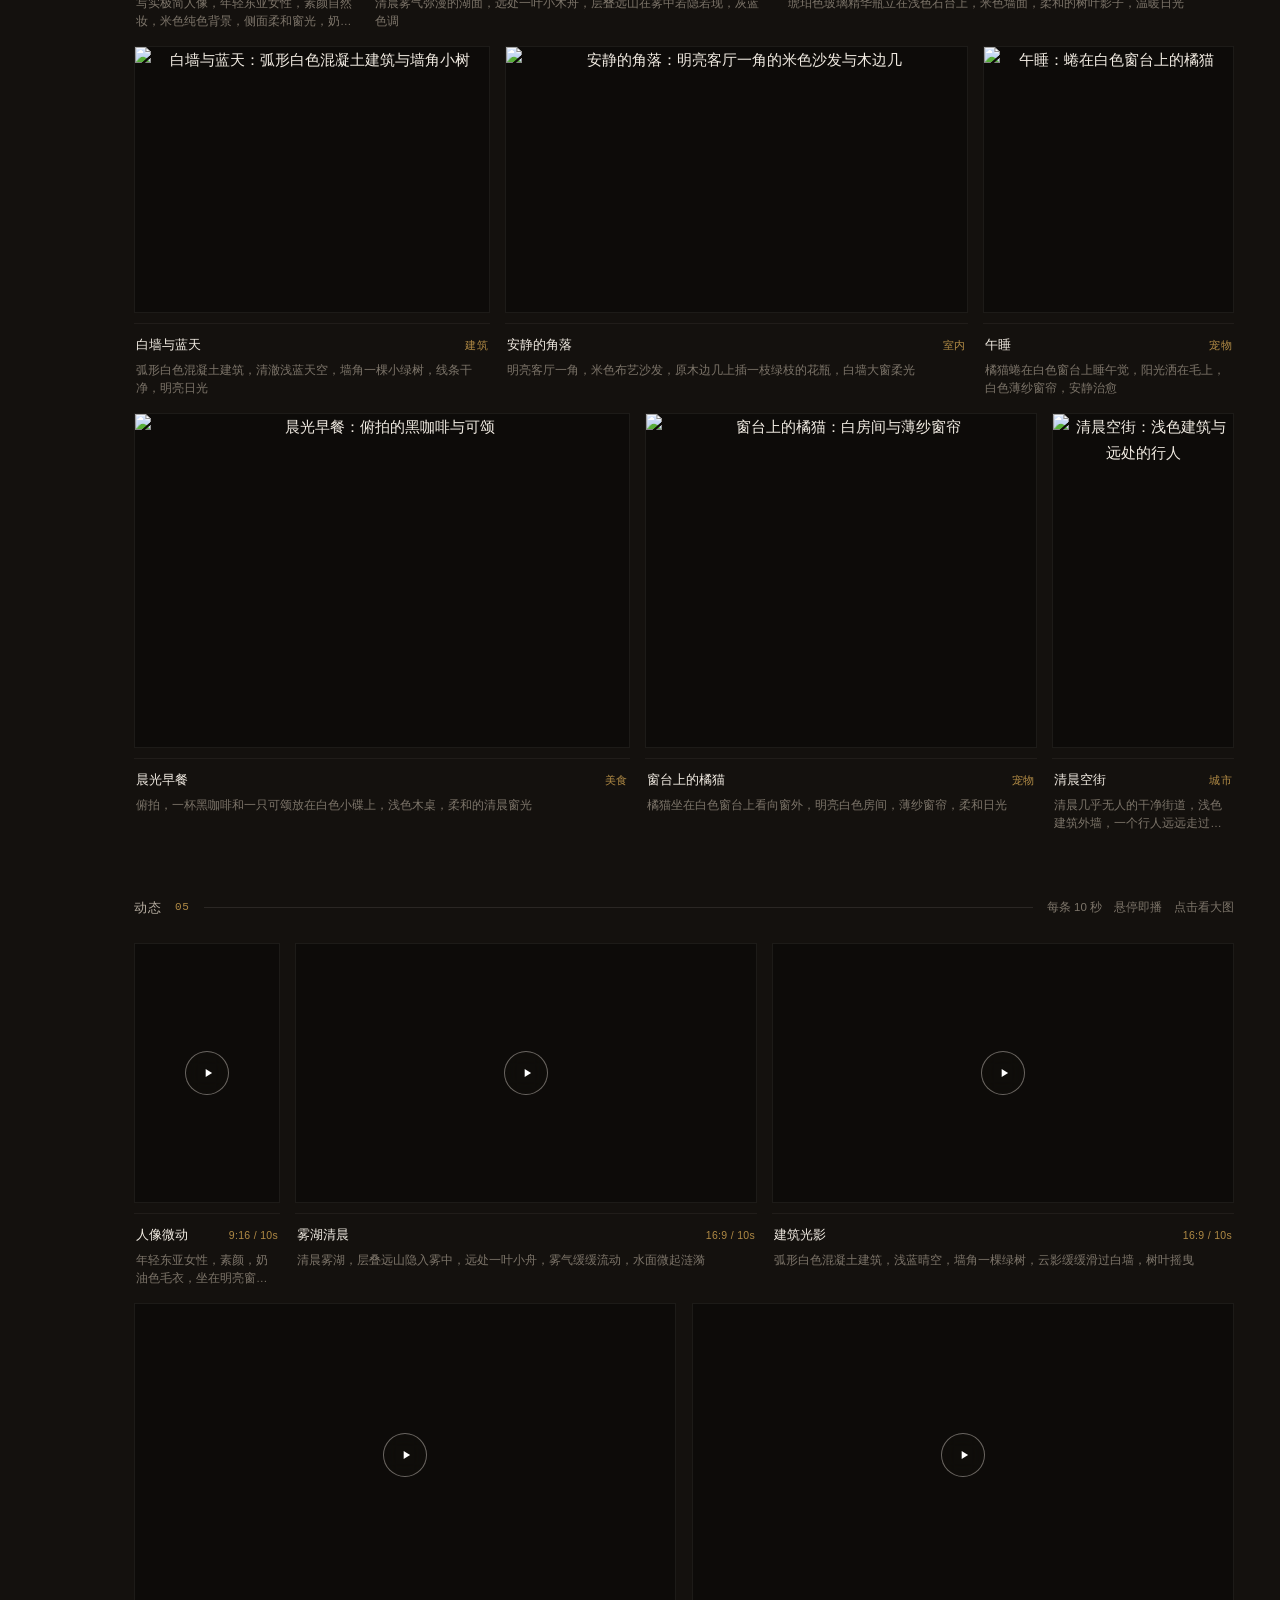
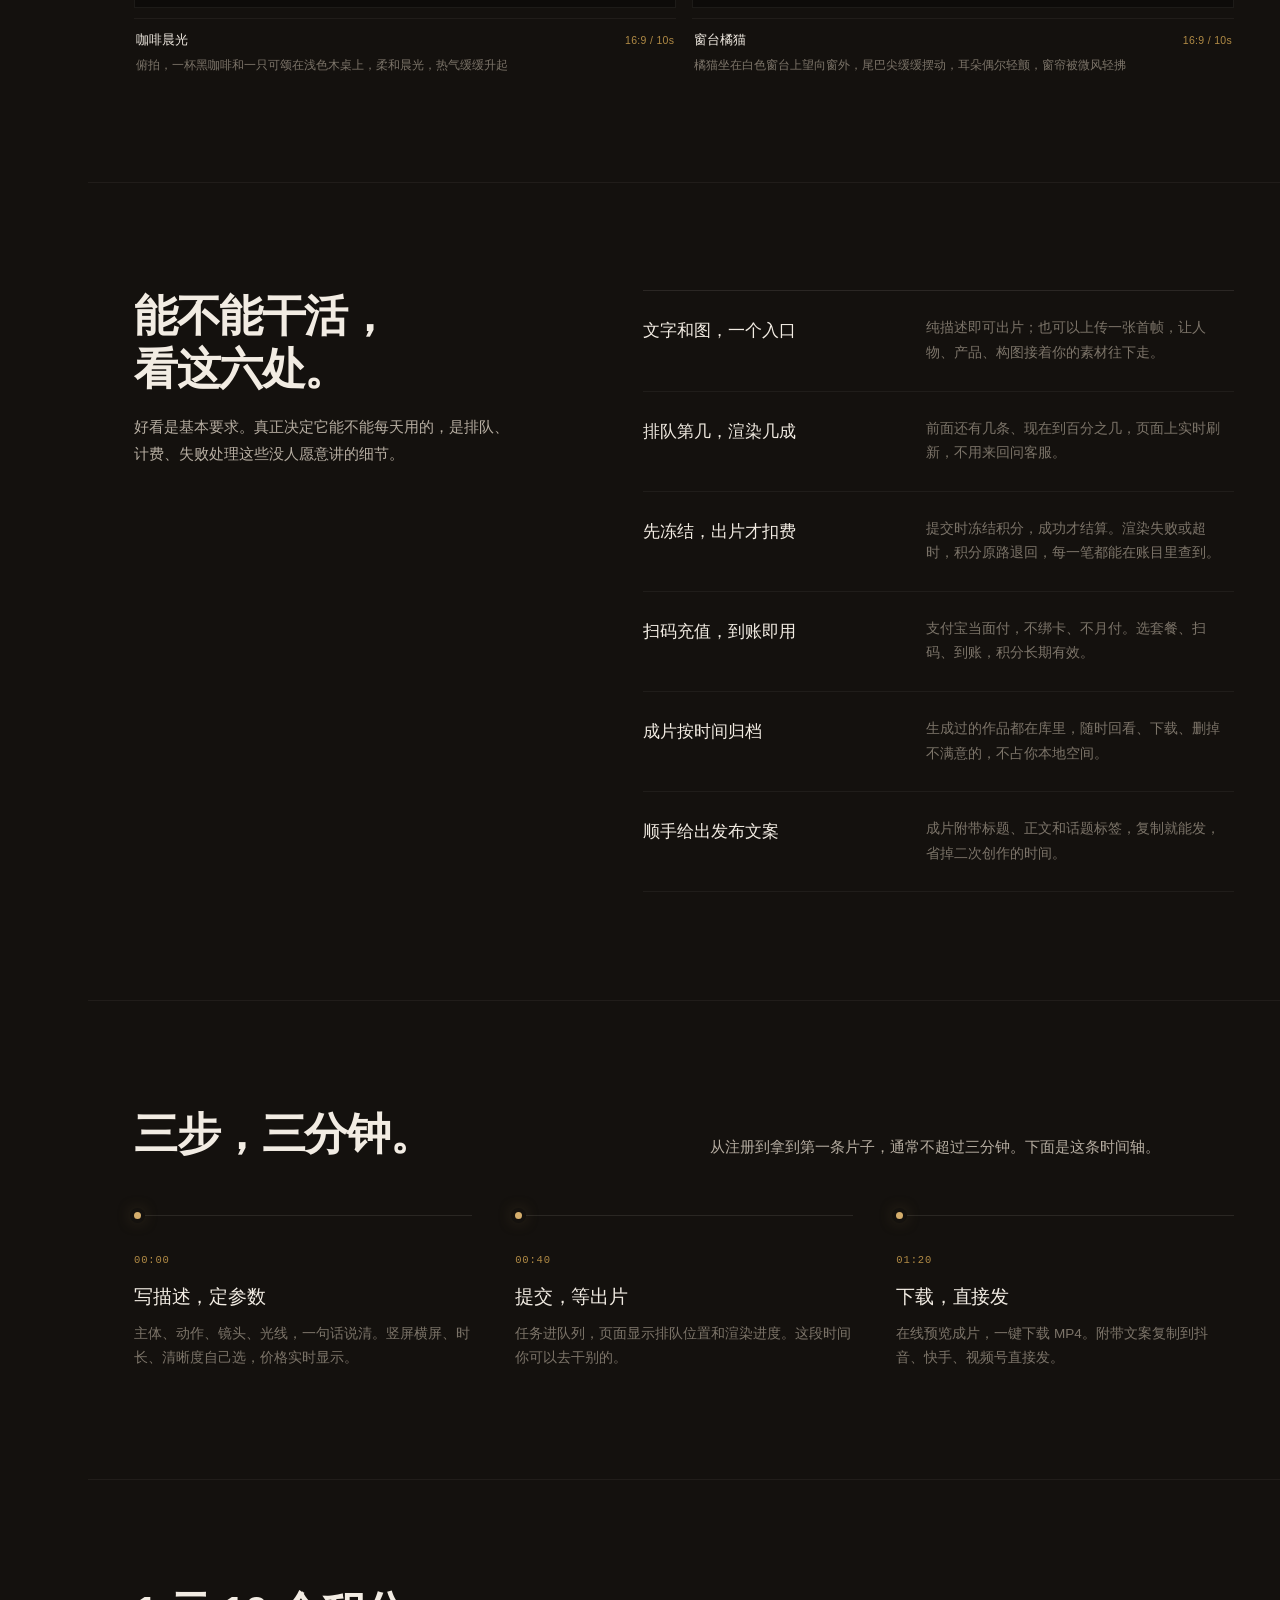
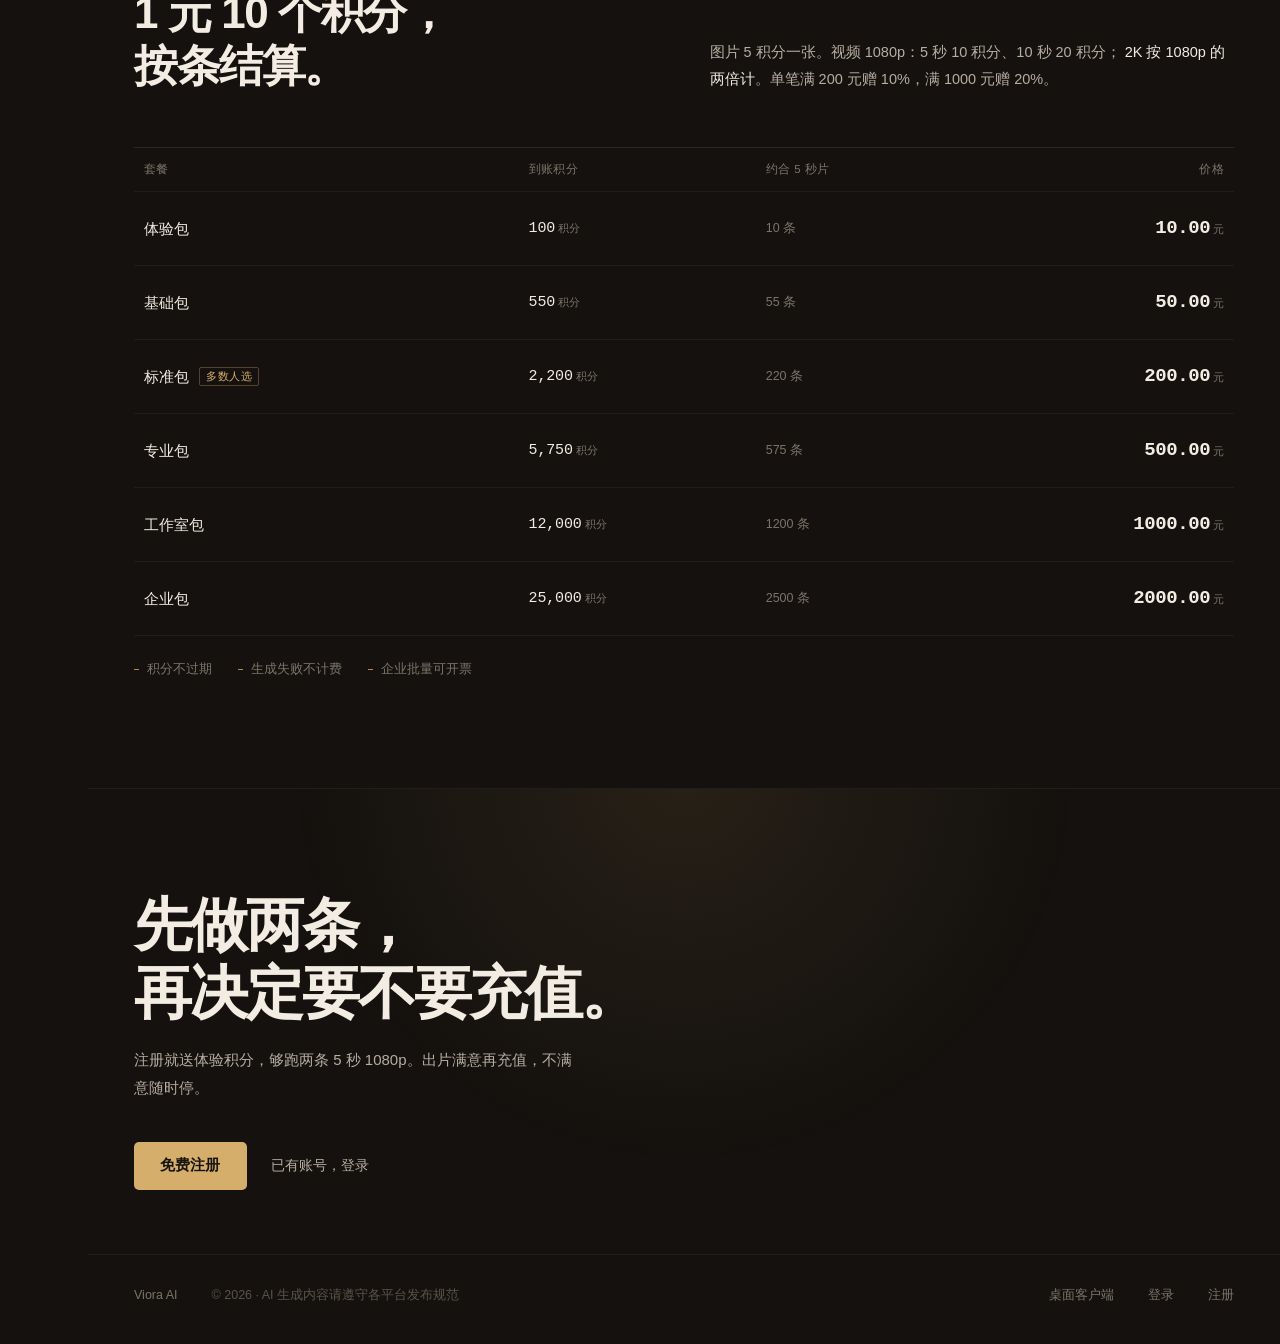
==== commit 128f74eb: "落地页重做：调色台视觉 + 时间线导轨 + 真实作品墙 - 全新视觉：暖石墨底 #14110E / 象牙字 / 黄铜光 #D5AE6C，零圆角工具感 - 结构即时间线：左侧固定导轨 + 播放头 + S" ====
--- a/frontend/index.html
+++ b/frontend/index.html
@@ -3,468 +3,1179 @@
 <head>
 <meta charset="utf-8">
 <meta name="viewport" content="width=device-width,initial-scale=1">
-<title>Viora AI · 把一句话变成能发的艺术品</title>
-<meta name="description" content="面向短视频与电商的 AI 视频生成工作台：文生视频、图生视频、扫码充值、按条计费。">
+<title>Viora AI · 写下镜头，收下成片</title>
+<meta name="description" content="输入一段画面描述，几十秒后拿到一条 9:16 竖屏成片。1080p 与 2K，按条计费，不订阅、不绑卡。">
+<meta name="theme-color" content="#14110E">
 <link rel="icon" href="/assets/favicon.png">
-<link rel="stylesheet" href="/assets/css/app.css?v=20261024b">
+<script>
+/* 开场动画的前置类；兜底：脚本挂了 2.6 秒后强制显示，绝不让内容卡在隐藏态 */
+(function () {
+  var h = document.documentElement;
+  h.classList.add('js');
+  window.__seqFallback = setTimeout(function () { h.classList.add('ready'); }, 2600);
+})();
+</script>
 <style>
-body { background: #fff; }
-.wrap { max-width: 1180px; margin: 0 auto; padding: 0 24px; }
-.nav { position: sticky; top: 0; z-index: 50; background: rgba(255,255,255,.86);
-  backdrop-filter: blur(12px); border-bottom: 1px solid var(--line); }
-.nav-in { height: 64px; display: flex; align-items: center; gap: 26px; }
-.nav-links { display: flex; gap: 22px; margin-left: 12px; }
-.nav-links a { font-size: 13.5px; color: var(--ink-3); font-weight: 500; }
-.nav-links a:hover { color: var(--ink); }
-@media (max-width: 860px) { .nav-links { display: none; } }
-
-.hero { padding: 78px 0 60px; position: relative; overflow: hidden; }
-.hero::before { content: ''; position: absolute; right: -160px; top: -240px; width: 720px; height: 720px;
-  background: radial-gradient(circle, rgba(255,90,31,.13), transparent 62%); pointer-events: none; }
-.hero-grid { display: grid; grid-template-columns: 1.05fr .95fr; gap: 54px; align-items: center; position: relative; }
-@media (max-width: 980px) { .hero-grid { grid-template-columns: 1fr; gap: 36px; } }
-.eyebrow { display: inline-flex; align-items: center; gap: 8px; padding: 6px 13px; border-radius: 20px;
-  background: var(--brand-soft); color: var(--brand-ink); font-size: 12.5px; font-weight: 600;
-  border: 1px solid var(--brand-line); }
-.hero h1 { font-size: 54px; line-height: 1.14; letter-spacing: -.03em; margin: 20px 0 18px; font-weight: 740; }
-.hero h1 em { font-style: normal; color: var(--brand); }
-.hero p.lead { font-size: 16px; color: var(--ink-3); line-height: 1.8; max-width: 480px; }
-.hero-cta { display: flex; gap: 12px; margin-top: 30px; flex-wrap: wrap; }
-.hero-meta { display: flex; gap: 30px; margin-top: 38px; }
-.hero-meta div b { display: block; font-family: var(--mono); font-size: 22px; letter-spacing: -.02em; }
-.hero-meta div span { font-size: 12px; color: var(--muted); }
-
-.showcase { display: grid; grid-template-columns: 1fr 1fr; gap: 14px; }
-.vcard { position: relative; border-radius: 16px; overflow: hidden; background: #101319;
-  box-shadow: var(--sh-3); aspect-ratio: 9/13; }
-.vcard:nth-child(2) { margin-top: 34px; }
-.vcard img { width: 100%; height: 100%; object-fit: cover; display: block;
-  transition: transform .8s cubic-bezier(.22,.61,.36,1); }
-.vcard:hover img { transform: scale(1.045); }
-.vcard::after { content: ''; position: absolute; inset: 0;
-  background: linear-gradient(180deg, rgba(0,0,0,.28) 0%, transparent 32%, transparent 58%, rgba(0,0,0,.62) 100%); }
-.vcard .play { position: absolute; left: 50%; top: 50%; transform: translate(-50%,-50%); z-index: 2;
-  width: 46px; height: 46px; border-radius: 50%; display: grid; place-items: center;
-  background: rgba(255,255,255,.16); border: 1px solid rgba(255,255,255,.4);
-  backdrop-filter: blur(6px); color: #fff; }
-.vcard .play svg { width: 17px; height: 17px; margin-left: 2px; }
-.vcard .chip { position: absolute; left: 10px; top: 10px; z-index: 2; font-size: 10.5px; font-weight: 600;
-  color: #fff; padding: 3px 8px; border-radius: 6px; background: rgba(0,0,0,.42);
-  border: 1px solid rgba(255,255,255,.16); backdrop-filter: blur(6px); }
-.vcard .lbl { position: absolute; left: 10px; bottom: 10px; right: 10px; z-index: 2; color: #fff;
-  font-size: 11.5px; padding: 6px 10px; border-radius: 8px; background: rgba(0,0,0,.45);
-  backdrop-filter: blur(6px); overflow: hidden; text-overflow: ellipsis; white-space: nowrap; }
-
-/* 作品墙 */
-.wall { display: grid; grid-template-columns: repeat(6, minmax(0, 1fr)); gap: 12px; }
-@media (max-width: 1100px) { .wall { grid-template-columns: repeat(3, minmax(0, 1fr)); } }
-@media (max-width: 620px) { .wall { grid-template-columns: repeat(2, minmax(0, 1fr)); } }
-.shot { position: relative; margin: 0; border-radius: 14px; overflow: hidden; background: #101319;
-  aspect-ratio: 9/14; box-shadow: var(--sh-2); }
-.shot img { width: 100%; height: 100%; object-fit: cover; display: block;
-  transition: transform .7s cubic-bezier(.22,.61,.36,1); }
-.shot:hover img { transform: scale(1.06); }
-.shot::after { content: ''; position: absolute; inset: 0;
-  background: linear-gradient(180deg, transparent 45%, rgba(0,0,0,.72) 100%); }
-.shot figcaption { position: absolute; left: 0; right: 0; bottom: 0; z-index: 2; padding: 9px 10px;
-  color: #fff; font-size: 11.5px; line-height: 1.45; }
-.shot figcaption b { display: block; font-size: 12px; font-weight: 650; margin-bottom: 1px; }
-.shot figcaption span { color: rgba(255,255,255,.62); }
-.shot .tag { position: absolute; right: 8px; top: 8px; z-index: 2; font-size: 10px;
-  padding: 2px 7px; border-radius: 6px; color: #fff; background: rgba(0,0,0,.4);
-  border: 1px solid rgba(255,255,255,.18); backdrop-filter: blur(6px); }
-
-.section { padding: 74px 0; }
-.section.alt { background: var(--bg); }
-.sec-head { text-align: center; max-width: 640px; margin: 0 auto 44px; }
-.sec-head h2 { font-size: 34px; letter-spacing: -.025em; margin: 0 0 12px; font-weight: 700; }
-.sec-head p { color: var(--ink-3); font-size: 15px; margin: 0; line-height: 1.75; }
-
-.feats { display: grid; grid-template-columns: repeat(auto-fit, minmax(250px, 1fr)); gap: 18px; }
-.feat { background: #fff; border: 1px solid var(--line); border-radius: var(--r-lg); padding: 24px; }
-.feat .ic { width: 40px; height: 40px; border-radius: 12px; display: grid; place-items: center;
-  background: var(--brand-soft); color: var(--brand); margin-bottom: 14px; }
-.feat .ic svg { width: 20px; height: 20px; }
-.feat h3 { font-size: 15.5px; margin: 0 0 7px; }
-.feat p { margin: 0; font-size: 13.5px; color: var(--ink-3); line-height: 1.75; }
-
-.price-grid { display: grid; grid-template-columns: repeat(3, minmax(0, 1fr)); gap: 16px; }
-@media (max-width: 980px) { .price-grid { grid-template-columns: repeat(2, minmax(0, 1fr)); } }
-@media (max-width: 560px) { .price-grid { grid-template-columns: 1fr; } }
-.price { background: #fff; border: 1.5px solid var(--line); border-radius: var(--r-lg); padding: 24px 20px;
-  position: relative; transition: all .18s; }
-.price:hover { border-color: var(--brand-line); box-shadow: var(--sh-2); transform: translateY(-2px); }
-.price.hot { border-color: var(--brand); box-shadow: var(--sh-brand); }
-.price .pn { font-size: 13px; color: var(--ink-3); font-weight: 550; }
-.price .pp { font-family: var(--mono); font-size: 30px; font-weight: 700; letter-spacing: -.03em; margin: 8px 0 2px; }
-.price .pp small { font-family: var(--font); font-size: 12px; color: var(--muted); font-weight: 500; }
-.price .pd { font-size: 13px; color: var(--ink-3); margin-top: 4px; }
-.price .py { margin-top: 16px; padding-top: 16px; border-top: 1px dashed var(--line);
-  font-family: var(--mono); font-size: 18px; font-weight: 700; }
-.price .py small { font-family: var(--font); font-size: 11.5px; color: var(--muted); font-weight: 500; }
-.price .rtag { position: absolute; top: 0; right: 18px; transform: translateY(-50%);
-  background: var(--brand); color: #fff; font-size: 10.5px; font-weight: 700; padding: 3px 9px; border-radius: 20px; }
-
-.steps { display: grid; grid-template-columns: repeat(auto-fit, minmax(230px, 1fr)); gap: 20px; }
-.step { position: relative; padding-top: 8px; }
-.step .n { font-family: var(--mono); font-size: 13px; font-weight: 700; color: var(--brand);
-  width: 26px; height: 26px; border-radius: 8px; background: var(--brand-soft); display: grid;
-  place-items: center; margin-bottom: 12px; }
-.step h3 { font-size: 15px; margin: 0 0 6px; }
-.step p { font-size: 13.5px; color: var(--ink-3); margin: 0; line-height: 1.75; }
-
-.cta { background: linear-gradient(140deg, #14171D, #262A33 55%, #33211A); border-radius: 24px;
-  padding: 52px 44px; color: #fff; display: flex; align-items: center; justify-content: space-between;
-  gap: 30px; flex-wrap: wrap; position: relative; overflow: hidden; }
-.cta::after { content: ''; position: absolute; right: -80px; top: -100px; width: 420px; height: 420px;
-  background: radial-gradient(circle, rgba(255,90,31,.45), transparent 62%); }
-.cta h2 { font-size: 30px; letter-spacing: -.025em; margin: 0 0 10px; position: relative; }
-.cta p { margin: 0; color: rgba(255,255,255,.62); font-size: 14px; position: relative; }
-
-.foot { padding: 40px 0; border-top: 1px solid var(--line); color: var(--muted); font-size: 12.5px; }
-.foot .in { display: flex; justify-content: space-between; gap: 20px; flex-wrap: wrap; }
-
-/* ---------- 导航：平滑滚动 + 当前位置高亮 + 顶部进度条 ---------- */
-.section[id], section[id] { scroll-margin-top: 80px; }
-
-.nav-links a { position: relative; transition: color .18s ease; }
-.nav-links a::after {
-  content: ''; position: absolute; left: 50%; right: 50%; bottom: -8px; height: 2px;
-  background: var(--brand); border-radius: 2px;
-  transition: left .28s cubic-bezier(.22,.61,.36,1), right .28s cubic-bezier(.22,.61,.36,1);
+/* ==========================================================================
+   Viora AI · 落地页
+   一套「调色台」视觉：暖石墨底 + 象牙字 + 黄铜光。
+   页面即时间线：左导轨是进度，播放头随滚动走，底部读 SMPTE 时间码。
+   ========================================================================== */
+
+:root{
+  --bg:#14110E;
+  --ivory:#F2ECE3;
+  --ivory-2:#B7AEA2;
+  --ivory-3:#7C7469;
+  --brass:#D5AE6C;
+  --brass-2:#B08A45;
+  --line:rgba(242,236,227,.10);
+  --line-2:rgba(242,236,227,.055);
+
+  --rail:88px;
+  --gut:clamp(20px,4vw,40px);
+  --wrap:1180px;
+
+  --font:Bahnschrift,"DIN Alternate","Helvetica Neue","PingFang SC",
+         "HarmonyOS Sans SC","Source Han Sans SC","Microsoft YaHei",sans-serif;
+  --mono:"Cascadia Mono","SF Mono",Consolas,"Liberation Mono",monospace;
+
+  --ease:cubic-bezier(.16,1,.3,1);
 }
-.nav-links a:hover::after,
-.nav-links a.on::after { left: 0; right: 0; }
-.nav-links a.on { color: var(--ink); font-weight: 600; }
-
-.scroll-bar { position: fixed; left: 0; right: 0; top: 0; height: 2px; z-index: 60;
-  pointer-events: none; }
-.scroll-bar i { display: block; height: 100%; width: 0; border-radius: 0 2px 2px 0;
-  background: linear-gradient(90deg, var(--brand), #FFB27A); transition: width .1s linear; }
+
+*,*::before,*::after{box-sizing:border-box}
+html{-webkit-text-size-adjust:100%}
+body{
+  margin:0;padding-left:var(--rail);
+  background:var(--bg);color:var(--ivory);
+  font-family:var(--font);font-size:15px;line-height:1.72;
+  -webkit-font-smoothing:antialiased;text-rendering:optimizeLegibility;
+}
+img,video{display:block;max-width:100%}
+a{color:inherit;text-decoration:none}
+button,input{font:inherit;color:inherit}
+::selection{background:rgba(213,174,108,.32);color:#fff}
+:focus-visible{outline:2px solid var(--brass);outline-offset:3px}
+
+::-webkit-scrollbar{width:11px}
+::-webkit-scrollbar-track{background:var(--bg)}
+::-webkit-scrollbar-thumb{background:#2E2823;border:3px solid var(--bg);border-radius:9px}
+::-webkit-scrollbar-thumb:hover{background:#443B33}
+
+.wrap{max-width:var(--wrap);margin:0 auto;padding:0 var(--gut)}
+
+/* ------------------------------------------------------------------ 胶片颗粒 */
+.grain{
+  position:fixed;inset:0;z-index:80;pointer-events:none;opacity:.032;
+  background-image:url("data:image/svg+xml;utf8,<svg xmlns='http://www.w3.org/2000/svg' width='160' height='160'><filter id='n'><feTurbulence type='fractalNoise' baseFrequency='.85' numOctaves='3' stitchTiles='stitch'/></filter><rect width='160' height='160' filter='url(%23n)'/></svg>");
+}
+
+/* ------------------------------------------------------------------ 左导轨（时间线） */
+.rail{position:fixed;left:0;top:0;bottom:0;width:var(--rail);z-index:40;pointer-events:none}
+.rail-track{position:absolute;left:44px;top:132px;bottom:104px;width:1px;background:var(--line)}
+.rail-fill{position:absolute;left:0;top:0;width:1px;height:0;
+  background:linear-gradient(180deg,rgba(213,174,108,.12),var(--brass))}
+.rail-head{position:absolute;left:0;top:0;width:15px;height:1px;
+  background:var(--brass);transform:translate(-7px,0);box-shadow:0 0 12px rgba(213,174,108,.55)}
+.rail-head::after{content:'';position:absolute;left:6px;top:-2px;width:5px;height:5px;
+  border-radius:50%;background:var(--brass);box-shadow:0 0 10px rgba(213,174,108,.9)}
+.rail-dot{position:absolute;left:0;width:3px;height:3px;border-radius:50%;
+  background:#4A423A;transform:translate(-1px,-1.5px);transition:background .3s,box-shadow .3s}
+.rail-dot.on{background:var(--brass);box-shadow:0 0 8px rgba(213,174,108,.8)}
+.rail-tc{position:absolute;left:0;right:0;bottom:52px;text-align:center;
+  font-family:var(--mono);font-size:9.5px;letter-spacing:.03em;color:#6A6259;
+  font-variant-numeric:tabular-nums}
+.rail-mark{position:absolute;left:0;right:0;bottom:30px;text-align:center;
+  font-size:8.5px;letter-spacing:.26em;color:#4E463E}
+@media (max-width:1179px){
+  :root{--rail:0px}
+  .rail{display:none}
+}
+
+/* ------------------------------------------------------------------ 导航 */
+.nav{position:sticky;top:0;z-index:50;border-bottom:1px solid transparent;
+  transition:background .3s,border-color .3s}
+.nav.stuck{background:rgba(20,17,14,.9);
+  -webkit-backdrop-filter:blur(14px) saturate(140%);backdrop-filter:blur(14px) saturate(140%);
+  border-bottom-color:var(--line)}
+.nav-in{height:78px;display:flex;align-items:center;gap:14px}
+
+.brand{display:flex;align-items:center;gap:11px;margin-right:26px}
+.brand svg{width:22px;height:22px;flex:none;color:var(--brass)}
+.brand span{font-size:16px;font-weight:600;letter-spacing:-.01em}
+.brand span em{font-style:normal;color:var(--ivory-3);font-weight:400;font-size:12px;margin-left:5px;letter-spacing:.04em}
+
+.nlinks{display:flex;align-items:center;gap:26px}
+.nlinks a{position:relative;font-size:13.5px;color:var(--ivory-2);transition:color .22s;padding:4px 0}
+.nlinks a::after{content:'';position:absolute;left:0;right:0;bottom:-1px;height:1px;
+  background:var(--brass);transform:scaleX(0);transform-origin:left;transition:transform .34s var(--ease)}
+.nlinks a:hover,.nlinks a.on{color:var(--ivory)}
+.nlinks a:hover::after,.nlinks a.on::after{transform:scaleX(1)}
+
+.nav-sp{flex:1}
+.tlink{font-size:13.5px;color:var(--ivory-2);padding:6px 2px;position:relative;
+  transition:color .22s;white-space:nowrap}
+.tlink::after{content:'';position:absolute;left:0;right:0;bottom:2px;height:1px;background:currentColor;
+  transform:scaleX(0);transform-origin:left;transition:transform .34s var(--ease)}
+.tlink:hover{color:var(--ivory)}
+.tlink:hover::after{transform:scaleX(1)}
+
+.btn-solid{display:inline-flex;align-items:center;justify-content:center;
+  height:38px;padding:0 18px;border:0;border-radius:4px;cursor:pointer;
+  background:var(--brass);color:#171310;font-size:13.5px;font-weight:600;letter-spacing:.01em;
+  white-space:nowrap;transition:background .24s,transform .24s var(--ease),box-shadow .24s}
+.btn-solid:hover{background:#E2BE7E;transform:translateY(-1px);box-shadow:0 8px 22px rgba(213,174,108,.22)}
+.btn-solid:active{transform:translateY(0)}
+
+@media (max-width:900px){
+  .nlinks{display:none}
+  .nav-in{height:66px}
+  .brand{margin-right:0}
+}
+
+/* ------------------------------------------------------------------ 首屏 */
+.hero{position:relative;padding:clamp(40px,6vw,84px) 0 clamp(56px,7vw,96px);overflow:hidden}
+.hero::before{content:'';position:absolute;right:-16%;top:-44%;
+  width:min(1000px,95vw);height:min(1000px,95vw);
+  background:radial-gradient(circle at 62% 42%,rgba(213,174,108,.115),rgba(213,174,108,.03) 42%,transparent 66%);
+  pointer-events:none}
+.hero-in{position:relative;display:grid;gap:clamp(34px,5vw,72px);
+  grid-template-columns:minmax(0,1.12fr) minmax(0,.78fr);align-items:center}
+@media (max-width:960px){.hero-in{grid-template-columns:1fr;gap:44px}}
+
+.hh{margin:0;font-size:clamp(41px,6.05vw,84px);line-height:1.14;letter-spacing:-.035em;font-weight:600}
+.hh .ln{display:block;overflow:hidden;padding-bottom:.1em;margin-bottom:-.1em}
+.hh .ln i{display:block;font-style:normal;transition:transform 1.05s var(--ease)}
+.hh .ln:nth-child(1) i{transition-delay:.06s}
+.hh .ln:nth-child(2) i{transition-delay:.16s}
+html.js:not(.ready) .hh .ln i{transform:translateY(112%)}
+
+.lead{margin:clamp(20px,2.4vw,28px) 0 0;max-width:33em;
+  font-size:clamp(14.5px,1.15vw,16.5px);line-height:1.92;color:var(--ivory-2);
+  transition:opacity .9s var(--ease) .34s,transform .9s var(--ease) .34s}
+html.js:not(.ready) .lead{opacity:0;transform:translateY(10px)}
+
+/* 提示词输入条 —— 它本身就是产品，所以放在首屏正中 */
+.pbar{position:relative;margin-top:clamp(26px,3vw,36px);
+  display:flex;align-items:center;gap:10px;height:58px;padding:0 8px 0 20px;border-radius:5px;
+  background:rgba(242,236,227,.035);border:1px solid rgba(242,236,227,.14);
+  transition:border-color .3s,background .3s,box-shadow .3s,opacity .9s var(--ease) .46s,transform .9s var(--ease) .46s}
+.pbar:focus-within{border-color:rgba(213,174,108,.55);background:rgba(242,236,227,.05);
+  box-shadow:0 0 0 4px rgba(213,174,108,.07)}
+html.js:not(.ready) .pbar{opacity:0;transform:translateY(12px)}
+.pbar input{flex:1;min-width:0;height:100%;border:0;background:transparent;outline:none;
+  font-size:15px;color:var(--ivory);position:relative;z-index:2}
+/* 输入框不用原生 placeholder：它和下面这层逐字动画会叠成重影 */
+.pbar .ph,.pbar .hint{position:absolute;left:20px;top:0;height:58px;display:flex;align-items:center;
+  pointer-events:none;font-size:15px;overflow:hidden;white-space:nowrap;z-index:1}
+.pbar .ph{right:96px;color:#7A7268}
+.pbar .ph b{font-weight:400}
+.pbar .ph .caret{display:inline-block;width:1px;height:17px;margin-left:2px;
+  background:var(--brass);animation:blink 1.05s steps(1) infinite}
+@keyframes blink{0%,49%{opacity:1}50%,100%{opacity:0}}
+.pbar .hint{color:#5E5750;display:none}
+.pbar:focus-within .ph{display:none}
+.pbar:focus-within .hint{display:flex}
+.pbar.has-val .hint{display:none}
+
+.facts{margin:clamp(22px,2.6vw,30px) 0 0;padding:0;list-style:none;
+  display:flex;flex-wrap:wrap;align-items:center;
+  transition:opacity .9s var(--ease) .56s}
+html.js:not(.ready) .facts{opacity:0}
+.facts li{font-size:12.5px;color:var(--ivory-3);letter-spacing:.02em;
+  padding:2px 16px;border-left:1px solid var(--line-2);white-space:nowrap}
+.facts li:first-child{padding-left:0;border-left:0}
+.facts li b{font-weight:500;color:var(--ivory-2);font-variant-numeric:tabular-nums}
+
+/* 首屏那一帧：真实生成的片子 */
+.hero-frame{justify-self:end;width:100%;max-width:352px}
+.fm{position:relative;aspect-ratio:9/16;overflow:hidden;background:#0D0B09;
+  border:1px solid rgba(242,236,227,.09)}
+.fm video{width:100%;height:100%;object-fit:cover;
+  transition:filter 1.2s var(--ease),transform 1.7s var(--ease)}
+html.js .fm video{filter:blur(22px) brightness(.42) saturate(.45);transform:scale(1.07)}
+html.js .fm.lit video{filter:none;transform:scale(1)}
+.fm::after{content:'';position:absolute;inset:0;pointer-events:none;
+  background:linear-gradient(180deg,rgba(10,8,6,.45) 0%,transparent 24%,transparent 76%,rgba(10,8,6,.5) 100%)}
+.cm{position:absolute;width:15px;height:15px;z-index:3;opacity:.55}
+.cm::before,.cm::after{content:'';position:absolute;background:var(--brass)}
+.cm::before{width:100%;height:1px}
+.cm::after{width:1px;height:100%}
+.cm.a{left:9px;top:9px}
+.cm.b{right:9px;top:9px}
+.cm.b::before{right:0}.cm.b::after{right:0}
+.cm.c{left:9px;bottom:9px}
+.cm.c::before{bottom:0}.cm.c::after{bottom:0}
+.cm.d{right:9px;bottom:9px}
+.cm.d::before{right:0;bottom:0}.cm.d::after{right:0;bottom:0}
+
+.fm-hud{position:absolute;left:12px;top:12px;right:12px;z-index:3;display:flex;justify-content:space-between;
+  font-family:var(--mono);font-size:9.5px;letter-spacing:.06em;color:rgba(242,236,227,.75)}
+.fm-prog{position:absolute;left:0;right:0;bottom:0;height:1px;z-index:3;
+  background:rgba(242,236,227,.12);transition:opacity .5s ease}
+.fm-prog i{display:block;height:100%;width:0;background:var(--brass)}
+.fm-prog em{position:absolute;right:10px;bottom:8px;font-style:normal;
+  font-family:var(--mono);font-size:9.5px;color:var(--brass);letter-spacing:.04em}
+.fm.done .fm-prog{opacity:0}
+.fm-cap{margin:13px 0 0;font-size:12px;line-height:1.6;color:var(--ivory-3);
+  border-left:1px solid var(--line);padding-left:11px;transition:opacity .9s var(--ease) .8s}
+html.js:not(.ready) .fm-cap{opacity:0}
+
+/* ------------------------------------------------------------------ 通用区块 */
+.sec{padding:clamp(64px,8.4vw,124px) 0;border-top:1px solid var(--line-2)}
+/* 直接带 # 打开时，落点别被吸顶导航盖住 */
+.sec[id]{scroll-margin-top:86px}
+.sec-head{display:grid;grid-template-columns:minmax(0,1fr) minmax(0,1fr);
+  gap:clamp(20px,4vw,56px);align-items:end;margin-bottom:clamp(34px,4.4vw,54px)}
+@media (max-width:820px){.sec-head{grid-template-columns:1fr;align-items:start}}
+.sec-head h2{margin:0;font-size:clamp(28px,3.7vw,44px);line-height:1.2;
+  letter-spacing:-.032em;font-weight:600}
+.sec-head p{margin:0;font-size:14.5px;line-height:1.85;color:var(--ivory-2);max-width:36em}
+.sec-head p b{font-weight:500;color:var(--ivory)}
+
+/* 小节分隔：左侧标签 + 数量 + 发丝线填满 */
+.sub{display:flex;align-items:center;gap:14px;margin:clamp(40px,5vw,64px) 0 clamp(16px,2vw,24px)}
+.sub:first-of-type{margin-top:0}
+.sub .t{font-size:13px;color:var(--ivory-2);letter-spacing:.04em;white-space:nowrap}
+.sub .c{font-family:var(--mono);font-size:11px;color:var(--brass-2);
+  font-variant-numeric:tabular-nums;letter-spacing:.06em;white-space:nowrap}
+.sub .l{flex:1;height:1px;background:var(--line)}
+.sub .h{font-size:11.5px;color:var(--ivory-3);white-space:nowrap}
+
+/* ------------------------------------------------------------------ 作品：等高行（宽度按原始比例分配） */
+.jrow{display:flex;gap:clamp(8px,1.2vw,16px);align-items:flex-start}
+.jrow + .jrow{margin-top:clamp(8px,1.2vw,16px)}
+.jitem{flex-grow:var(--r);flex-shrink:1;flex-basis:0;min-width:0;margin:0}
+
+.frame{position:relative;aspect-ratio:var(--r);overflow:hidden;background:#0D0B09;
+  border:1px solid rgba(242,236,227,.07);cursor:zoom-in;padding:0;width:100%;display:block}
+.frame img,.frame video{width:100%;height:100%;object-fit:cover;
+  transition:transform 1s var(--ease),filter .5s ease}
+.frame:hover img,.frame:hover video{transform:scale(1.028)}
+.frame::after{content:'';position:absolute;inset:0;pointer-events:none;
+  opacity:0;transition:opacity .45s;box-shadow:inset 0 0 0 1px rgba(213,174,108,.42)}
+.frame:hover::after{opacity:1}
+
+.fc{padding:11px 2px 0;border-top:1px solid var(--line-2);margin-top:10px;transition:border-color .4s}
+.jitem:hover .fc{border-top-color:rgba(213,174,108,.4)}
+.fc .r1{display:flex;align-items:baseline;justify-content:space-between;gap:8px}
+.fc .t{font-size:12.5px;font-weight:500;color:var(--ivory);white-space:nowrap;
+  overflow:hidden;text-overflow:ellipsis}
+.fc .k{font-size:10.5px;color:var(--brass-2);white-space:nowrap;letter-spacing:.03em}
+.fc .q{margin:5px 0 0;font-size:11.5px;line-height:1.58;color:var(--ivory-3);
+  display:-webkit-box;-webkit-line-clamp:2;-webkit-box-orient:vertical;overflow:hidden}
+
+@media (max-width:760px){
+  .jrow{display:block}
+  .jrow + .jrow{margin-top:14px}
+  .jitem{width:100%;margin-bottom:20px}
+  .jitem:last-child{margin-bottom:0}
+  .fc .q{-webkit-line-clamp:3}
+}
+
+/* 视频播放提示 */
+.vplay{position:absolute;left:50%;top:50%;transform:translate(-50%,-50%);z-index:3;
+  width:44px;height:44px;border-radius:50%;display:grid;place-items:center;
+  background:rgba(20,17,14,.42);border:1px solid rgba(242,236,227,.4);
+  -webkit-backdrop-filter:blur(8px);backdrop-filter:blur(8px);
+  transition:opacity .35s,transform .35s var(--ease)}
+.vplay svg{width:14px;height:14px;margin-left:2px;fill:#fff}
+.jitem:hover .vplay{transform:translate(-50%,-50%) scale(1.06)}
+.jitem.playing .vplay{opacity:0}
+
+/* ------------------------------------------------------------------ 能力：竖排清单 */
+.cap-grid{display:grid;grid-template-columns:minmax(0,.86fr) minmax(0,1.14fr);gap:clamp(28px,5vw,72px)}
+@media (max-width:900px){.cap-grid{grid-template-columns:1fr;gap:34px}}
+.cap-left{position:sticky;top:112px;align-self:start}
+@media (max-width:900px){.cap-left{position:static}}
+.cap-left h2{margin:0;font-size:clamp(28px,3.7vw,44px);line-height:1.2;
+  letter-spacing:-.032em;font-weight:600}
+.cap-left p{margin:18px 0 0;font-size:14.5px;line-height:1.85;color:var(--ivory-2);max-width:26em}
+
+.cap-list{border-top:1px solid var(--line)}
+.cap-row{position:relative;display:grid;grid-template-columns:minmax(0,.9fr) minmax(0,1.1fr);
+  gap:clamp(14px,2.4vw,34px);padding:clamp(18px,2.1vw,25px) 0;
+  border-bottom:1px solid var(--line-2);transition:background .4s}
+@media (max-width:620px){.cap-row{grid-template-columns:1fr;gap:7px}}
+.cap-row::before{content:'';position:absolute;left:-1px;top:0;bottom:0;width:1px;
+  background:var(--brass);transform:scaleY(0);transform-origin:top;transition:transform .5s var(--ease)}
+.cap-row:hover::before{transform:scaleY(1)}
+.cap-row h3{margin:0;font-size:16.5px;font-weight:500;color:var(--ivory);
+  transition:transform .5s var(--ease),color .3s}
+.cap-row:hover h3{transform:translateX(12px)}
+.cap-row p{margin:0;font-size:13.5px;line-height:1.82;color:var(--ivory-3)}
+.cap-row:hover p{color:var(--ivory-2)}
+
+/* ------------------------------------------------------------------ 三步 */
+.steps{position:relative;display:grid;grid-template-columns:repeat(3,minmax(0,1fr));
+  gap:clamp(20px,3.4vw,52px)}
+@media (max-width:820px){.steps{grid-template-columns:1fr;gap:0}}
+.step{position:relative;padding-top:30px}
+.step::before{content:'';position:absolute;left:0;right:0;top:0;height:1px;background:var(--line)}
+.step::after{content:'';position:absolute;left:0;top:-3px;width:7px;height:7px;border-radius:50%;
+  background:var(--brass);box-shadow:0 0 0 4px var(--bg),0 0 16px rgba(213,174,108,.55)}
+@media (max-width:820px){
+  .step{padding:26px 0 26px 24px}
+  .step:first-child{padding-top:0}
+  .step::before{left:0;right:auto;top:0;bottom:0;width:1px;height:auto}
+  .step::after{left:-3px;top:32px}
+  .step:first-child::after{top:3px}
+}
+.step .tc{font-family:var(--mono);font-size:10.5px;letter-spacing:.08em;color:var(--brass-2);
+  font-variant-numeric:tabular-nums}
+.step h3{margin:10px 0 8px;font-size:19px;font-weight:500;letter-spacing:-.012em}
+.step p{margin:0;font-size:13.5px;line-height:1.85;color:var(--ivory-3);max-width:26em}
+
+/* ------------------------------------------------------------------ 价目表 */
+.rates{border-top:1px solid var(--line)}
+.rate-head,.rate{display:grid;grid-template-columns:1.5fr .9fr 1.1fr .7fr;
+  gap:16px;align-items:center;padding:0 clamp(0px,1vw,10px)}
+@media (max-width:760px){
+  .rate-head,.rate{grid-template-columns:1.4fr .9fr auto;gap:10px}
+  .rate-head span:nth-child(3),.rate .c3{display:none}
+}
+.rate-head{height:44px;font-size:11.5px;letter-spacing:.04em;color:var(--ivory-3);
+  border-bottom:1px solid var(--line-2)}
+.rate-head span:last-child,.rate .c4{text-align:right}
+.rate{position:relative;height:clamp(62px,6.4vw,74px);
+  border-bottom:1px solid var(--line-2);transition:background .34s}
+.rate::before{content:'';position:absolute;left:0;top:0;bottom:0;width:1px;background:var(--brass);
+  transform:scaleY(0);transform-origin:center;transition:transform .45s var(--ease)}
+.rate:hover{background:rgba(242,236,227,.022)}
+.rate:hover::before{transform:scaleY(1)}
+.rate .c1{display:flex;align-items:center;gap:10px;min-width:0}
+.rate .nm{font-size:15px;font-weight:500;white-space:nowrap;overflow:hidden;text-overflow:ellipsis}
+.rate .flag{flex:none;font-size:10.5px;letter-spacing:.05em;color:var(--brass);
+  border:1px solid rgba(213,174,108,.32);border-radius:2px;padding:1px 6px;line-height:1.5}
+.rate .c2{font-family:var(--mono);font-size:15px;color:var(--ivory);
+  font-variant-numeric:tabular-nums;letter-spacing:-.01em}
+.rate .c2 small{font-family:var(--font);font-size:11px;color:var(--ivory-3);margin-left:3px}
+.rate .c3{font-size:12.5px;color:var(--ivory-3);font-variant-numeric:tabular-nums}
+.rate .c4{font-family:var(--mono);font-size:19px;font-weight:600;color:var(--ivory);
+  font-variant-numeric:tabular-nums;letter-spacing:-.02em}
+.rate .c4 small{font-family:var(--font);font-size:11px;font-weight:400;color:var(--ivory-3);margin-left:3px}
+.rate-note{margin:22px 0 0;font-size:12.5px;line-height:1.8;color:var(--ivory-3);
+  display:flex;flex-wrap:wrap;gap:8px 26px}
+.rate-note span{display:flex;align-items:center;gap:8px}
+.rate-note span::before{content:'';width:5px;height:1px;background:var(--brass-2);flex:none}
+
+/* ------------------------------------------------------------------ 收尾 */
+.end{padding:clamp(64px,8vw,116px) 0 clamp(44px,5vw,64px);border-top:1px solid var(--line-2);
+  position:relative;overflow:hidden}
+.end::before{content:'';position:absolute;left:50%;top:0;transform:translate(-50%,-52%);
+  width:min(900px,90vw);height:min(900px,90vw);
+  background:radial-gradient(circle,rgba(213,174,108,.1),transparent 62%);pointer-events:none}
+.end-in{position:relative}
+.end h2{margin:0;font-size:clamp(30px,4.6vw,58px);line-height:1.16;letter-spacing:-.036em;
+  font-weight:600;max-width:15em}
+.end p{margin:20px 0 0;font-size:15px;line-height:1.85;color:var(--ivory-2);max-width:30em}
+.end-cta{display:flex;align-items:center;gap:22px;flex-wrap:wrap;margin-top:clamp(28px,3.4vw,40px)}
+.btn-lg{height:48px;padding:0 26px;font-size:14.5px;border-radius:5px}
+
+.foot{border-top:1px solid var(--line-2);padding:30px 0 38px}
+.foot-in{display:flex;flex-wrap:wrap;align-items:center;gap:16px 34px;font-size:12.5px;color:var(--ivory-3)}
+.foot-in .sp{flex:1}
+.foot-in a{color:var(--ivory-3);transition:color .22s}
+.foot-in a:hover{color:var(--ivory)}
+.foot-in .cc{color:#5A534B}
+
+/* ------------------------------------------------------------------ 大图查看 */
+.lb{position:fixed;inset:0;z-index:90;display:flex;align-items:center;justify-content:center;
+  padding:clamp(20px,4vw,56px);
+  background:rgba(12,10,8,.9);-webkit-backdrop-filter:blur(18px);backdrop-filter:blur(18px);
+  opacity:0;transition:opacity .28s ease}
+.lb[hidden]{display:none}
+.lb.in{opacity:1}
+.lb-box{max-width:min(1080px,100%);max-height:100%;display:flex;flex-direction:column;
+  gap:16px;transform:scale(.985);transition:transform .34s var(--ease)}
+.lb.in .lb-box{transform:scale(1)}
+.lb-media{min-height:0;display:flex;justify-content:center}
+.lb-media img,.lb-media video{max-width:100%;max-height:min(74vh,760px);
+  width:auto;height:auto;object-fit:contain;border:1px solid rgba(242,236,227,.1);background:#0D0B09}
+.lb-cap{display:grid;grid-template-columns:auto 1fr;gap:6px 18px;max-width:820px}
+.lb-cap .lb-k{font-family:var(--mono);font-size:10px;color:var(--brass);letter-spacing:.08em;
+  padding-top:3px;white-space:nowrap}
+.lb-cap .lb-cn{margin:0;font-size:14px;line-height:1.75;color:var(--ivory)}
+.lb-cap .lb-en{margin:0;font-size:11.5px;line-height:1.7;color:var(--ivory-3);grid-column:2}
+.lb-x{position:absolute;right:clamp(16px,3vw,34px);top:clamp(16px,3vw,30px);
+  width:40px;height:40px;border-radius:50%;border:1px solid rgba(242,236,227,.24);
+  background:rgba(20,17,14,.5);color:var(--ivory);cursor:pointer;display:grid;place-items:center;
+  transition:border-color .25s,background .25s}
+.lb-x:hover{border-color:rgba(242,236,227,.55);background:rgba(20,17,14,.8)}
+.lb-x svg{width:15px;height:15px}
+
+/* ------------------------------------------------------------------ 减少动效 */
+@media (prefers-reduced-motion:reduce){
+  *,*::before,*::after{animation-duration:.001ms!important;transition-duration:.001ms!important}
+  html.js .fm video,html.js .fm.lit video{filter:none;transform:none}
+  html.js:not(.ready) .hh .ln i,html.js:not(.ready) .lead,
+  html.js:not(.ready) .pbar,html.js:not(.ready) .facts,html.js:not(.ready) .fm-cap{
+    opacity:1;transform:none}
+}
 </style>
 </head>
 <body>
-<div class="scroll-bar" aria-hidden="true"><i id="scrollBar"></i></div>
-<header class="nav">
+
+<div class="grain" aria-hidden="true"></div>
+
+<aside class="rail" aria-hidden="true">
+  <div class="rail-track" id="railTrack">
+    <div class="rail-fill" id="railFill"></div>
+    <span class="rail-head" id="railHead"></span>
+  </div>
+  <div class="rail-tc" id="railTc">00:00:00</div>
+  <div class="rail-mark">reel 01</div>
+</aside>
+
+<header class="nav" id="nav">
   <div class="wrap nav-in">
-    <a class="row" href="/" style="gap:10px;font-weight:700">
-      <img class="brand-mark" src="/assets/logo-mark.png" alt="Viora AI"><span>Viora AI</span>
+    <a class="brand" href="/" aria-label="Viora AI 首页">
+      <svg viewBox="0 0 24 24" fill="none" stroke="currentColor" stroke-width="1.5" aria-hidden="true">
+        <path d="M3.5 3.5h10.5v6.5M3.5 20.5h10.5V14M20.5 3.5H17v6.5M20.5 20.5H17V14"/>
+        <circle cx="17" cy="12" r="1.35" fill="currentColor" stroke="none"/>
+      </svg>
+      <span>Viora<em>AI</em></span>
     </a>
-    <nav class="nav-links">
-      <a href="#features">能力</a>
-      <a href="#how">怎么用</a>
-      <a href="#pricing">价格</a>
+    <nav class="nlinks" aria-label="主导航">
+      <a href="#works">作品</a>
+      <a href="#craft">能力</a>
+      <a href="#how">用法</a>
+      <a href="#price">价格</a>
       <a href="/download">客户端</a>
     </nav>
-    <div style="flex:1"></div>
-    <a class="btn btn-sm" href="/login" id="navLogin">登录</a>
-    <a class="btn btn-sm btn-primary" href="/register" id="navGo">免费开始</a>
+    <div class="nav-sp"></div>
+    <a class="tlink" href="/login" id="navLogin">登录</a>
+    <a class="btn-solid" href="/register" id="navGo">开始生成</a>
   </div>
 </header>
 
+<main>
+
 <section class="hero">
-  <div class="wrap hero-grid">
-    <div>
-      <div class="eyebrow">✦ AI 视频生成 · 按条计费</div>
-      <h1>把一句话，<br>变成<em>能发的艺术品</em>。</h1>
+  <div class="wrap hero-in">
+    <div class="hero-copy">
+      <h1 class="hh">
+        <span class="ln"><i>写下镜头，</i></span>
+        <span class="ln"><i>收下成片。</i></span>
+      </h1>
       <p class="lead">
-        写一段画面描述，或上传一张首帧图，几十秒后拿到一条可直接发布的竖屏视频。
-        不用订阅、不用装环境，扫码充值，积分永不过期。
+        一段文字，或一张首帧图。几十秒后拿到一条 9:16 竖屏成片，1080p 起，直接能发。
+        不订阅、不绑卡，按条计费，积分不过期。
       </p>
-      <div class="hero-cta">
-        <a class="btn btn-primary btn-lg" href="/register">免费试用</a>
-        <a class="btn btn-lg" href="#pricing">看价格</a>
+
+      <form class="pbar" id="pbar" novalidate>
+        <input id="prompt" type="text" autocomplete="off" aria-label="描述你想要的画面">
+        <span class="ph" id="ph" aria-hidden="true"><b id="phText"></b><span class="caret"></span></span>
+        <span class="hint" aria-hidden="true">描述你想要的画面…</span>
+        <button class="btn-solid" type="submit">生成</button>
+      </form>
+
+      <ul class="facts">
+        <li>竖屏 <b>9:16</b> 与横屏 <b>16:9</b></li>
+        <li><b>1080p</b> 与 <b>2K</b></li>
+        <li>5 秒 <b>10 积分</b></li>
+        <li>失败自动退</li>
+      </ul>
+    </div>
+
+    <div class="hero-frame">
+      <div class="fm" id="fm">
+        <span class="cm a"></span><span class="cm b"></span>
+        <span class="cm c"></span><span class="cm d"></span>
+        <div class="fm-hud"><span>9:16</span><span>00:10</span></div>
+        <video id="heroVid" src="/assets/showcase/series/v01.mp4"
+               poster="/assets/showcase/series/p01.webp"
+               muted loop playsinline preload="auto" aria-label="一条由一句话生成的竖屏短片"></video>
+        <div class="fm-prog"><i id="fmBar"></i><em id="fmPct">0%</em></div>
       </div>
-      <div class="hero-meta">
-        <div><b>9:16 / 16:9</b><span>竖屏横屏</span></div>
-        <div><b>1080p · 2K</b><span>两档清晰度</span></div>
-        <div><b>10 积分</b><span>5 秒 1080p</span></div>
-        <div><b>5 积分</b><span>一张图</span></div>
-      </div>
-    </div>
-    <div class="showcase">
-      <div class="vcard">
-        <span class="chip">9:16 · 1080p</span>
-        <img src="/assets/showcase/coffee.jpg" alt="咖啡产品广告生成样例" loading="lazy">
-        <span class="play"><svg viewBox="0 0 24 24" fill="currentColor"><path d="M8 5.2v13.6L19 12z"/></svg></span>
-        <div class="lbl">镜头环绕咖啡杯，暖光，木质桌面</div>
-      </div>
-      <div class="vcard">
-        <span class="chip">9:16 · 2K</span>
-        <img src="/assets/showcase/presenter.jpg" alt="人物口播生成样例" loading="lazy">
-        <span class="play"><svg viewBox="0 0 24 24" fill="currentColor"><path d="M8 5.2v13.6L19 12z"/></svg></span>
-        <div class="lbl">中景固定机位，自然讲话，柔光</div>
-      </div>
+      <p class="fm-cap">年轻东亚女性，素颜，奶油色毛衣，坐在明亮窗边，轻轻眨眼，发丝微动</p>
     </div>
   </div>
 </section>
 
-<section class="section alt" id="features">
+<section class="sec" id="works">
   <div class="wrap">
     <div class="sec-head">
-      <h2>为「要发出去」而做的工具</h2>
-      <p>不是炫技的 demo，是每天要出量的人真正用得上的流水线。</p>
-    </div>
-    <div class="feats">
-      <div class="feat">
-        <div class="ic"><svg viewBox="0 0 24 24" fill="none" stroke="currentColor" stroke-width="1.8" stroke-linecap="round"><path d="M12 3v18M3 12h18"/></svg></div>
-        <h3>文生 / 图生都能做</h3>
-        <p>纯文字描述即可出片；也可以上传首帧参考图，让人物、构图、产品延续你的素材。</p>
-      </div>
-      <div class="feat">
-        <div class="ic"><svg viewBox="0 0 24 24" fill="none" stroke="currentColor" stroke-width="1.8" stroke-linecap="round" stroke-linejoin="round"><circle cx="12" cy="12" r="8.5"/><path d="M12 7.5V12l3 2"/></svg></div>
-        <h3>排队与进度都看得见</h3>
-        <p>任务状态实时刷新，前面还有几个、渲染到几成，一眼就知道，不用反复问客服。</p>
-      </div>
-      <div class="feat">
-        <div class="ic"><svg viewBox="0 0 24 24" fill="none" stroke="currentColor" stroke-width="1.8" stroke-linecap="round" stroke-linejoin="round"><path d="M12 3.2 19 6v5.4c0 4.3-2.9 7.6-7 9.4-4.1-1.8-7-5.1-7-9.4V6z"/><path d="m9.2 12 2 2 3.6-3.8"/></svg></div>
-        <h3>失败自动退积分</h3>
-        <p>提交先冻结、成功才扣费。渲染失败或超时，积分原路退回，账目每一笔都能查。</p>
-      </div>
-      <div class="feat">
-        <div class="ic"><svg viewBox="0 0 24 24" fill="none" stroke="currentColor" stroke-width="1.8" stroke-linecap="round" stroke-linejoin="round"><rect x="3" y="6" width="18" height="13" rx="3"/><path d="M3 10h18"/></svg></div>
-        <h3>支付宝扫码充值</h3>
-        <p>不需要绑卡、不用月付。选套餐 → 扫码 → 秒到账，积分长期有效。</p>
-      </div>
-      <div class="feat">
-        <div class="ic"><svg viewBox="0 0 24 24" fill="none" stroke="currentColor" stroke-width="1.8" stroke-linecap="round" stroke-linejoin="round"><rect x="3.5" y="4.5" width="17" height="15" rx="3"/><circle cx="9" cy="10" r="1.6"/><path d="m4.5 17 4.2-4.2a2 2 0 0 1 2.8 0L16 17.5"/></svg></div>
-        <h3>成品自动归档</h3>
-        <p>生成过的作品按时间归档，随时回看、下载、删掉不满意的，不占你本地空间。</p>
-      </div>
-      <div class="feat">
-        <div class="ic"><svg viewBox="0 0 24 24" fill="none" stroke="currentColor" stroke-width="1.8" stroke-linecap="round" stroke-linejoin="round"><path d="M5 4.5h11l3 3v12H5z"/><path d="M8.5 9h7M8.5 13h7M8.5 17h4"/></svg></div>
-        <h3>顺手给出发布文案</h3>
-        <p>成片会附带一段可直接用的标题、正文与话题标签，省掉二次创作的时间。</p>
-      </div>
-    </div>
-
-    <div class="sec-head" style="margin:64px auto 26px">
-      <h2 style="font-size:26px">这些画面都是一句话生成的</h2>
-      <p>没有拍摄、没有模特、没有后期。下面每一张，提示词都写在你看到的那一行里。</p>
-    </div>
-    <div class="wall">
-      <figure class="shot">
-        <span class="tag">9:16</span>
-        <img src="/assets/showcase/coffee.jpg" alt="咖啡产品广告" loading="lazy">
-        <figcaption><b>产品广告</b><span>镜头环绕咖啡杯，暖光，木质桌面</span></figcaption>
-      </figure>
-      <figure class="shot">
-        <span class="tag">9:16</span>
-        <img src="/assets/showcase/presenter.jpg" alt="人物口播" loading="lazy">
-        <figcaption><b>人物口播</b><span>中景固定机位，自然讲话，柔光</span></figcaption>
-      </figure>
-      <figure class="shot">
-        <span class="tag">2K</span>
-        <img src="/assets/showcase/city.jpg" alt="城市夜景空镜" loading="lazy">
-        <figcaption><b>风景空镜</b><span>无人机前推，蓝调时刻，霓虹与车流</span></figcaption>
-      </figure>
-      <figure class="shot">
-        <span class="tag">9:16</span>
-        <img src="/assets/showcase/cosmetics.jpg" alt="美妆产品特写" loading="lazy">
-        <figcaption><b>美妆特写</b><span>精华瓶置于湿石面，侧逆光，水滴反光</span></figcaption>
-      </figure>
-      <figure class="shot">
-        <span class="tag">9:16</span>
-        <img src="/assets/showcase/sneaker.jpg" alt="运动鞋广告" loading="lazy">
-        <figcaption><b>鞋服带货</b><span>跑鞋悬浮，水花飞溅，橙黑渐变背景</span></figcaption>
-      </figure>
-      <figure class="shot">
-        <span class="tag">2K</span>
-        <img src="/assets/showcase/ramen.jpg" alt="美食特写" loading="lazy">
-        <figcaption><b>餐饮探店</b><span>拉面特写，筷子挑起，热气升腾</span></figcaption>
-      </figure>
-    </div>
-    <div class="center" style="margin-top:26px">
-      <a class="btn btn-lg" href="/register">用你的第一句话试试 →</a>
+      <h2>先看成片，<br>再看价格。</h2>
+      <p>下面全部由文字生成：没有拍摄、没有模特、没有后期。每一条的提示词就写在作品下面，原样抄走，改成自己的就能用。</p>
+    </div>
+
+    <div class="sub">
+      <span class="t">静帧</span><span class="c">09</span>
+      <span class="l"></span><span class="h">写实极简，无字无水印</span>
+    </div>
+
+    <!-- 行 1：3:4 / 4:3 / 3:2 -->
+    <div class="jrow">
+      <figure class="jitem" style="--r:.75">
+        <button class="frame" type="button" data-type="image" data-src="/assets/showcase/series/p01.webp"
+                data-cn="写实极简人像，一位年轻东亚女性，素颜自然妆，真实皮肤质感，米色纯色背景，侧面柔和窗光，神情平静，奶油色毛衣，画面大量留白，竖版构图"
+                data-en="Photorealistic minimalist portrait of a young East Asian woman, natural makeup, real skin texture, plain warm beige studio background, soft window light from the side, calm gentle expression, simple cream sweater, generous negative space, vertical composition"
+                aria-label="放大查看：窗边的她">
+          <img src="/assets/showcase/series/p01.webp" alt="窗边的她：写实极简人像，米色背景与侧面窗光" loading="lazy">
+        </button>
+        <figcaption class="fc">
+          <div class="r1"><span class="t">窗边的她</span><span class="k">人像</span></div>
+          <p class="q">写实极简人像，年轻东亚女性，素颜自然妆，米色纯色背景，侧面柔和窗光，奶油色毛衣</p>
+        </figcaption>
+      </figure>
+
+      <figure class="jitem" style="--r:1.333">
+        <button class="frame" type="button" data-type="image" data-src="/assets/showcase/series/p02.webp"
+                data-cn="写实极简风景，清晨雾气弥漫的湖面，远处一叶小木舟，层叠的远山在雾中若隐若现，灰蓝色调，天空与水面大量留白，横版构图"
+                data-en="Photorealistic minimalist landscape at dawn, a calm misty lake with one tiny wooden boat far away, layered soft mountain silhouettes fading into fog, pale grey-blue palette, vast negative space of sky and water, horizontal composition"
+                aria-label="放大查看：雾湖孤舟">
+          <img src="/assets/showcase/series/p02.webp" alt="雾湖孤舟：清晨雾中的湖面与远处的小木舟" loading="lazy">
+        </button>
+        <figcaption class="fc">
+          <div class="r1"><span class="t">雾湖孤舟</span><span class="k">风景</span></div>
+          <p class="q">清晨雾气弥漫的湖面，远处一叶小木舟，层叠远山在雾中若隐若现，灰蓝色调</p>
+        </figcaption>
+      </figure>
+
+      <figure class="jitem" style="--r:1.5">
+        <button class="frame" type="button" data-type="image" data-src="/assets/showcase/series/p04.webp"
+                data-cn="写实极简产品摄影，一只琥珀色玻璃精华瓶立在浅色石台上，米色纯色墙面，墙上投下柔和的树叶影子，温暖日光，大量留白，横版构图"
+                data-en="Photorealistic minimalist product photo, a single amber glass skincare bottle standing on a light stone pedestal against a plain beige wall, soft leaf shadows cast on the wall, warm daylight, lots of negative space, horizontal composition"
+                aria-label="放大查看：琥珀瓶">
+          <img src="/assets/showcase/series/p04.webp" alt="琥珀瓶：石台上的琥珀色玻璃精华瓶与树叶影" loading="lazy">
+        </button>
+        <figcaption class="fc">
+          <div class="r1"><span class="t">琥珀瓶</span><span class="k">产品</span></div>
+          <p class="q">琥珀色玻璃精华瓶立在浅色石台上，米色墙面，柔和的树叶影子，温暖日光</p>
+        </figcaption>
+      </figure>
+    </div>
+
+    <!-- 行 2：4:3 / 1.73 / 0.94 -->
+    <div class="jrow">
+      <figure class="jitem" style="--r:1.333">
+        <button class="frame" type="button" data-type="image" data-src="/assets/showcase/series/p03.webp"
+                data-cn="写实极简建筑摄影，一面弧形白色混凝土建筑立在清澈的浅蓝天空下，墙角一棵小绿树，线条干净，天空大量留白，明亮日光，横版构图"
+                data-en="Photorealistic minimalist architecture photo, a smooth curved white concrete building against a clear pale blue sky, one small green tree at its base, strong clean lines and large areas of empty sky, bright daylight, horizontal composition"
+                aria-label="放大查看：白墙与蓝天">
+          <img src="/assets/showcase/series/p03.webp" alt="白墙与蓝天：弧形白色混凝土建筑与墙角小树" loading="lazy">
+        </button>
+        <figcaption class="fc">
+          <div class="r1"><span class="t">白墙与蓝天</span><span class="k">建筑</span></div>
+          <p class="q">弧形白色混凝土建筑，清澈浅蓝天空，墙角一棵小绿树，线条干净，明亮日光</p>
+        </figcaption>
+      </figure>
+
+      <figure class="jitem" style="--r:1.73">
+        <button class="frame" type="button" data-type="image" data-src="/assets/showcase/series/p07.webp"
+                data-cn="写实极简室内摄影，明亮的客厅一角，米色布艺沙发，原木小边几上放着插了一枝绿枝的花瓶，白墙，大窗柔光，干净不杂乱"
+                data-en="Photorealistic minimalist interior photo of a bright living room corner, beige fabric sofa, small round wooden side table with a vase holding a single branch, white walls, soft daylight through a large window"
+                aria-label="放大查看：安静的角落">
+          <img src="/assets/showcase/series/p07.webp" alt="安静的角落：明亮客厅一角的米色沙发与木边几" loading="lazy">
+        </button>
+        <figcaption class="fc">
+          <div class="r1"><span class="t">安静的角落</span><span class="k">室内</span></div>
+          <p class="q">明亮客厅一角，米色布艺沙发，原木边几上插一枝绿枝的花瓶，白墙大窗柔光</p>
+        </figcaption>
+      </figure>
+
+      <figure class="jitem" style="--r:.94">
+        <button class="frame" type="button" data-type="image" data-src="/assets/showcase/series/p09.webp"
+                data-cn="写实极简宠物摄影，一只橘猫蜷在白色窗台上睡午觉，阳光洒在毛上，白色薄纱窗帘，安静治愈"
+                data-en="Photorealistic minimalist photo of an orange tabby cat curled up asleep on a white windowsill, sunlight on its fur, white sheer curtain, quiet and healing mood"
+                aria-label="放大查看：午睡">
+          <img src="/assets/showcase/series/p09.webp" alt="午睡：蜷在白色窗台上的橘猫" loading="lazy">
+        </button>
+        <figcaption class="fc">
+          <div class="r1"><span class="t">午睡</span><span class="k">宠物</span></div>
+          <p class="q">橘猫蜷在白色窗台上睡午觉，阳光洒在毛上，白色薄纱窗帘，安静治愈</p>
+        </figcaption>
+      </figure>
+    </div>
+
+    <!-- 行 3：3:2 / 1.17 / 0.54 -->
+    <div class="jrow">
+      <figure class="jitem" style="--r:1.48">
+        <button class="frame" type="button" data-type="image" data-src="/assets/showcase/series/p05.webp"
+                data-cn="写实极简美食摄影，俯拍，一杯黑咖啡和一只可颂放在白色小碟上，浅色木桌，柔和的清晨窗光，大量留白"
+                data-en="Photorealistic minimalist food photo from above, one cup of black coffee and a single croissant on a small white plate, plain light wooden table, soft morning window light, lots of empty space"
+                aria-label="放大查看：晨光早餐">
+          <img src="/assets/showcase/series/p05.webp" alt="晨光早餐：俯拍的黑咖啡与可颂" loading="lazy">
+        </button>
+        <figcaption class="fc">
+          <div class="r1"><span class="t">晨光早餐</span><span class="k">美食</span></div>
+          <p class="q">俯拍，一杯黑咖啡和一只可颂放在白色小碟上，浅色木桌，柔和的清晨窗光</p>
+        </figcaption>
+      </figure>
+
+      <figure class="jitem" style="--r:1.17">
+        <button class="frame" type="button" data-type="image" data-src="/assets/showcase/series/p06.webp"
+                data-cn="写实极简宠物摄影，一只橘猫坐在白色窗台上看向窗外，明亮的白色房间，薄纱窗帘，柔和日光，大量留白"
+                data-en="Photorealistic minimalist photo of an orange tabby cat sitting on a white windowsill looking outside, bright white room, sheer curtain, soft daylight, generous negative space"
+                aria-label="放大查看：窗台上的橘猫">
+          <img src="/assets/showcase/series/p06.webp" alt="窗台上的橘猫：白房间与薄纱窗帘" loading="lazy">
+        </button>
+        <figcaption class="fc">
+          <div class="r1"><span class="t">窗台上的橘猫</span><span class="k">宠物</span></div>
+          <p class="q">橘猫坐在白色窗台上看向窗外，明亮白色房间，薄纱窗帘，柔和日光</p>
+        </figcaption>
+      </figure>
+
+      <figure class="jitem" style="--r:.543">
+        <button class="frame" type="button" data-type="image" data-src="/assets/showcase/series/p08.webp"
+                data-cn="写实极简城市摄影，清晨几乎无人的干净街道，浅色建筑外墙，一个行人远远走过，柔和的粉彩晨光，长长的影子，大量留白"
+                data-en="Photorealistic minimalist city photo at dawn, an almost empty clean street with soft pastel light, one person walking far away, pale building facades, long soft shadows, large negative space"
+                aria-label="放大查看：清晨空街">
+          <img src="/assets/showcase/series/p08.webp" alt="清晨空街：浅色建筑与远处的行人" loading="lazy">
+        </button>
+        <figcaption class="fc">
+          <div class="r1"><span class="t">清晨空街</span><span class="k">城市</span></div>
+          <p class="q">清晨几乎无人的干净街道，浅色建筑外墙，一个行人远远走过，粉彩晨光</p>
+        </figcaption>
+      </figure>
+    </div>
+
+    <div class="sub">
+      <span class="t">动态</span><span class="c">05</span>
+      <span class="l"></span><span class="h">每条 10 秒　悬停即播　点击看大图</span>
+    </div>
+
+    <!-- 视频行 1：9:16 + 16:9 + 16:9 -->
+    <div class="jrow">
+      <figure class="jitem" style="--r:.5625">
+        <button class="frame" type="button" data-type="video" data-src="/assets/showcase/series/v01.mp4"
+                data-cn="年轻东亚女性，素颜，奶油色毛衣，坐在明亮窗边，轻轻眨眼，发丝微动，淡淡平静微笑，动作极慢极小"
+                data-en="Young East Asian woman, no makeup, cream sweater, sitting by a bright window, slow blink, hair gently moving, faint calm smile, very slow subtle motion"
+                aria-label="播放：人像微动">
+          <video class="vfilm" src="/assets/showcase/series/v01.mp4" poster="/assets/showcase/series/p01.webp"
+                 muted loop playsinline preload="none"></video>
+          <span class="vplay" aria-hidden="true"><svg viewBox="0 0 24 24"><path d="M8 5.2v13.6L19 12z"/></svg></span>
+        </button>
+        <figcaption class="fc">
+          <div class="r1"><span class="t">人像微动</span><span class="k">9:16 / 10s</span></div>
+          <p class="q">年轻东亚女性，素颜，奶油色毛衣，坐在明亮窗边，轻轻眨眼，发丝微动</p>
+        </figcaption>
+      </figure>
+
+      <figure class="jitem" style="--r:1.778">
+        <button class="frame" type="button" data-type="video" data-src="/assets/showcase/series/v02.mp4"
+                data-cn="清晨雾湖，层叠远山隐入雾中，远处一叶小舟，雾气缓缓流动，水面泛起几乎察觉不到的涟漪"
+                data-en="Misty lake at dawn, layered distant mountains fading into fog, a tiny boat far away, fog drifting slowly, barely perceptible ripples on the water"
+                aria-label="播放：雾湖清晨">
+          <video class="vfilm" src="/assets/showcase/series/v02.mp4" poster="/assets/showcase/series/p02.webp"
+                 muted loop playsinline preload="none"></video>
+          <span class="vplay" aria-hidden="true"><svg viewBox="0 0 24 24"><path d="M8 5.2v13.6L19 12z"/></svg></span>
+        </button>
+        <figcaption class="fc">
+          <div class="r1"><span class="t">雾湖清晨</span><span class="k">16:9 / 10s</span></div>
+          <p class="q">清晨雾湖，层叠远山隐入雾中，远处一叶小舟，雾气缓缓流动，水面微起涟漪</p>
+        </figcaption>
+      </figure>
+
+      <figure class="jitem" style="--r:1.778">
+        <button class="frame" type="button" data-type="video" data-src="/assets/showcase/series/v03.mp4"
+                data-cn="弧形白色混凝土建筑，浅蓝晴空，墙角一棵绿树，云影缓缓滑过白墙，树叶轻轻摇曳"
+                data-en="Curved white concrete building under a pale blue sky, a green tree at its base, cloud shadows sliding slowly across the white wall, leaves swaying gently"
+                aria-label="播放：建筑光影">
+          <video class="vfilm" src="/assets/showcase/series/v03.mp4" poster="/assets/showcase/series/p03.webp"
+                 muted loop playsinline preload="none"></video>
+          <span class="vplay" aria-hidden="true"><svg viewBox="0 0 24 24"><path d="M8 5.2v13.6L19 12z"/></svg></span>
+        </button>
+        <figcaption class="fc">
+          <div class="r1"><span class="t">建筑光影</span><span class="k">16:9 / 10s</span></div>
+          <p class="q">弧形白色混凝土建筑，浅蓝晴空，墙角一棵绿树，云影缓缓滑过白墙，树叶摇曳</p>
+        </figcaption>
+      </figure>
+    </div>
+
+    <!-- 视频行 2：16:9 + 16:9 -->
+    <div class="jrow">
+      <figure class="jitem" style="--r:1.778">
+        <button class="frame" type="button" data-type="video" data-src="/assets/showcase/series/v04.mp4"
+                data-cn="俯拍，一杯黑咖啡和一只可颂在浅色木桌上，柔和晨光，咖啡表面热气缓缓升起"
+                data-en="Overhead shot, a cup of black coffee and a croissant on a light wooden table, soft morning light, steam rising slowly from the coffee"
+                aria-label="播放：咖啡晨光">
+          <video class="vfilm" src="/assets/showcase/series/v04.mp4" poster="/assets/showcase/series/p05.webp"
+                 muted loop playsinline preload="none"></video>
+          <span class="vplay" aria-hidden="true"><svg viewBox="0 0 24 24"><path d="M8 5.2v13.6L19 12z"/></svg></span>
+        </button>
+        <figcaption class="fc">
+          <div class="r1"><span class="t">咖啡晨光</span><span class="k">16:9 / 10s</span></div>
+          <p class="q">俯拍，一杯黑咖啡和一只可颂在浅色木桌上，柔和晨光，热气缓缓升起</p>
+        </figcaption>
+      </figure>
+
+      <figure class="jitem" style="--r:1.778">
+        <button class="frame" type="button" data-type="video" data-src="/assets/showcase/series/v05.mp4"
+                data-cn="橘猫坐在白色窗台上望向窗外，尾巴尖缓缓摆动，耳朵偶尔轻颤，旁边薄纱窗帘被微风轻拂"
+                data-en="Orange tabby cat sitting on a white windowsill looking outside, tail tip swaying slowly, ears twitching now and then, sheer curtain stirring in a light breeze"
+                aria-label="播放：窗台橘猫">
+          <video class="vfilm" src="/assets/showcase/series/v05.mp4" poster="/assets/showcase/series/p06.webp"
+                 muted loop playsinline preload="none"></video>
+          <span class="vplay" aria-hidden="true"><svg viewBox="0 0 24 24"><path d="M8 5.2v13.6L19 12z"/></svg></span>
+        </button>
+        <figcaption class="fc">
+          <div class="r1"><span class="t">窗台橘猫</span><span class="k">16:9 / 10s</span></div>
+          <p class="q">橘猫坐在白色窗台上望向窗外，尾巴尖缓缓摆动，耳朵偶尔轻颤，窗帘被微风轻拂</p>
+        </figcaption>
+      </figure>
     </div>
   </div>
 </section>
 
-<section class="section" id="how">
+<section class="sec" id="craft">
+  <div class="wrap cap-grid">
+    <div class="cap-left">
+      <h2>能不能干活，<br>看这六处。</h2>
+      <p>好看是基本要求。真正决定它能不能每天用的，是排队、计费、失败处理这些没人愿意讲的细节。</p>
+    </div>
+    <div class="cap-list">
+      <div class="cap-row">
+        <h3>文字和图，一个入口</h3>
+        <p>纯描述即可出片；也可以上传一张首帧，让人物、产品、构图接着你的素材往下走。</p>
+      </div>
+      <div class="cap-row">
+        <h3>排队第几，渲染几成</h3>
+        <p>前面还有几条、现在到百分之几，页面上实时刷新，不用来回问客服。</p>
+      </div>
+      <div class="cap-row">
+        <h3>先冻结，出片才扣费</h3>
+        <p>提交时冻结积分，成功才结算。渲染失败或超时，积分原路退回，每一笔都能在账目里查到。</p>
+      </div>
+      <div class="cap-row">
+        <h3>扫码充值，到账即用</h3>
+        <p>支付宝当面付，不绑卡、不月付。选套餐、扫码、到账，积分长期有效。</p>
+      </div>
+      <div class="cap-row">
+        <h3>成片按时间归档</h3>
+        <p>生成过的作品都在库里，随时回看、下载、删掉不满意的，不占你本地空间。</p>
+      </div>
+      <div class="cap-row">
+        <h3>顺手给出发布文案</h3>
+        <p>成片附带标题、正文和话题标签，复制就能发，省掉二次创作的时间。</p>
+      </div>
+    </div>
+  </div>
+</section>
+
+<section class="sec" id="how">
   <div class="wrap">
     <div class="sec-head">
-      <h2>三步出片</h2>
-      <p>从注册到拿到第一条视频，通常不超过三分钟。</p>
+      <h2>三步，三分钟。</h2>
+      <p>从注册到拿到第一条片子，通常不超过三分钟。下面是这条时间轴。</p>
     </div>
     <div class="steps">
       <div class="step">
-        <div class="n">1</div>
-        <h3>写描述，选参数</h3>
-        <p>一句话说清主体、动作、镜头和光线。竖屏横屏、时长、清晰度自己定，价格实时显示。</p>
+        <span class="tc">00:00</span>
+        <h3>写描述，定参数</h3>
+        <p>主体、动作、镜头、光线，一句话说清。竖屏横屏、时长、清晰度自己选，价格实时显示。</p>
       </div>
       <div class="step">
-        <div class="n">2</div>
-        <h3>点生成，等出片</h3>
-        <p>任务进入队列，页面显示排队位置与渲染进度。整个过程你可以去做别的事。</p>
+        <span class="tc">00:40</span>
+        <h3>提交，等出片</h3>
+        <p>任务进队列，页面显示排队位置和渲染进度。这段时间你可以去干别的。</p>
       </div>
       <div class="step">
-        <div class="n">3</div>
+        <span class="tc">01:20</span>
         <h3>下载，直接发</h3>
-        <p>成片在线预览，一键下载 MP4。附带的文案可以复制到抖音、快手、视频号直接用。</p>
+        <p>在线预览成片，一键下载 MP4。附带文案复制到抖音、快手、视频号直接发。</p>
       </div>
     </div>
   </div>
 </section>
 
-<section class="section alt" id="pricing">
+<section class="sec" id="price">
   <div class="wrap">
     <div class="sec-head">
-      <h2>1 元 = 10 积分，按条计费</h2>
-      <p>图片 5 积分／张。视频默认 1080p：5 秒 10 积分、10 秒 20 积分；<b>2K 超清为 1080p 的两倍积分</b>。<br>
-        充值单笔 <b>满 200 元赠 10%</b>、<b>满 1000 元赠 20%</b>。积分长期有效，生成失败不计费。</p>
-    </div>
-    <div class="price-grid" id="prices">
-      <div class="skel" style="height:190px"></div>
-      <div class="skel" style="height:190px"></div>
-      <div class="skel" style="height:190px"></div>
-      <div class="skel" style="height:190px"></div>
-    </div>
+      <h2>1 元 10 个积分，<br>按条结算。</h2>
+      <p>图片 5 积分一张。视频 1080p：5 秒 10 积分、10 秒 20 积分；
+        <b>2K 按 1080p 的两倍计</b>。单笔满 200 元赠 10%，满 1000 元赠 20%。</p>
+    </div>
+
+    <div class="rates" id="rates">
+      <div class="rate-head">
+        <span>套餐</span><span>到账积分</span><span>约合 5 秒片</span><span>价格</span>
+      </div>
+      <div class="rate">
+        <div class="c1"><span class="nm">体验包</span></div>
+        <div class="c2">100<small>积分</small></div>
+        <div class="c3">10 条</div>
+        <div class="c4">10<small>元</small></div>
+      </div>
+    </div>
+
+    <p class="rate-note">
+      <span>积分不过期</span>
+      <span>生成失败不计费</span>
+      <span>企业批量可开票</span>
+    </p>
   </div>
 </section>
 
-<section class="section">
-  <div class="wrap">
-    <div class="cta">
-      <div>
-        <h2>先免费试两条，再说要不要充值</h2>
-        <p>注册即送体验积分，出片满意再充值。不满意随时停。</p>
-      </div>
-      <div class="row" style="gap:10px">
-        <a class="btn btn-lg" href="/login" style="background:rgba(255,255,255,.12);border-color:rgba(255,255,255,.22);color:#fff">已有账号</a>
-        <a class="btn btn-lg btn-primary" href="/register">免费注册</a>
-      </div>
+<section class="end">
+  <div class="wrap end-in">
+    <h2>先做两条，<br>再决定要不要充值。</h2>
+    <p>注册就送体验积分，够跑两条 5 秒 1080p。出片满意再充值，不满意随时停。</p>
+    <div class="end-cta">
+      <a class="btn-solid btn-lg" href="/register" id="endGo">免费注册</a>
+      <a class="tlink" href="/login">已有账号，登录</a>
     </div>
   </div>
 </section>
 
+</main>
+
 <footer class="foot">
-  <div class="wrap in">
-    <div>© 2026 Viora AI · AI 生成内容请遵守各平台规范</div>
-    <div class="row" style="gap:18px">
-      <a href="/download">桌面客户端</a>
-      <a href="/login">登录</a>
-      <a href="/register">注册</a>
-    </div>
+  <div class="wrap foot-in">
+    <span>Viora AI</span>
+    <span class="cc">© 2026 · AI 生成内容请遵守各平台发布规范</span>
+    <span class="sp"></span>
+    <a href="/download">桌面客户端</a>
+    <a href="/login">登录</a>
+    <a href="/register">注册</a>
   </div>
 </footer>
 
-<!-- 后端地址等运行时配置由服务端下发；前端独立部署时放一个同内容的 config.js 即可 -->
+<!-- 大图 / 视频查看 -->
+<div class="lb" id="lb" hidden role="dialog" aria-modal="true" aria-label="作品大图">
+  <button class="lb-x" id="lbX" type="button" aria-label="关闭">
+    <svg viewBox="0 0 24 24" fill="none" stroke="currentColor" stroke-width="1.8" stroke-linecap="round">
+      <path d="M6 6l12 12M18 6L6 18"/>
+    </svg>
+  </button>
+  <div class="lb-box">
+    <div class="lb-media" id="lbMedia"></div>
+    <div class="lb-cap">
+      <span class="lb-k">提示词</span>
+      <p class="lb-cn" id="lbCn"></p>
+      <p class="lb-en" id="lbEn"></p>
+    </div>
+  </div>
+</div>
+
 <script src="/config.js"></script>
-<script src="/assets/js/core.js?v=20261024b"></script>
+<script src="/assets/js/core.js?v=20261025"></script>
 <script>
-(async function () {
-  try {
-    const r = await get('/api/auth/me');
-    if (r && r.user) {
-      $('#navLogin').textContent = '进入工作台';
-      $('#navLogin').href = '/studio';
-      $('#navGo').textContent = r.user.username || '工作台';
-      $('#navGo').href = '/studio';
+(function () {
+  'use strict';
+  var reduce = window.matchMedia('(prefers-reduced-motion: reduce)').matches;
+  var root = document.documentElement;
+  var $ = function (s) { return document.querySelector(s); };
+
+  /* ---------------------------------------------------------------- 登录态 */
+  (async function () {
+    try {
+      var r = await get('/api/auth/me');
+      if (r && r.user) {
+        var a = $('#navLogin'), b = $('#navGo'), c = $('#endGo');
+        if (a) { a.textContent = '进入工作台'; a.href = '/studio'; }
+        if (b) { b.textContent = '工作台'; b.href = '/studio'; }
+        if (c) { c.textContent = '进入工作台'; c.href = '/studio'; }
+      }
+    } catch (e) { /* 未登录，保持默认 */ }
+  })();
+
+  /* ---------------------------------------------------------------- 开场：一次完整的「渲染」 */
+  var heroVid = $('#heroVid');
+  function boot() {
+    var fm = $('#fm'), bar = $('#fmBar'), pct = $('#fmPct');
+    var play = function () {
+      if (!heroVid) return;
+      var p = heroVid.play();
+      if (p && p.catch) p.catch(function () { /* 自动播放被拦，保留首帧 */ });
+    };
+
+    if (reduce) {
+      if (fm) { fm.classList.add('lit', 'done'); }
+      root.classList.add('ready');
+      typePrompt(true);
+      play();
+      return;
     }
-  } catch (e) { /* 未登录，保持默认 */ }
-
-  try {
-    const r = await fetch('/api/wallet/packages').then((x) => (x.ok ? x.json() : null));
-    if (r && r.items && r.items.length) {
-      $('#prices').innerHTML = r.items.map((p, i) => `
-        <div class="price ${p.tag ? 'hot' : ''}">
-          ${p.tag ? `<div class="rtag">${p.tag}</div>` : ''}
-          <div class="pn">${p.name}</div>
-          <div class="pp">${p.total_points}<small> 积分</small></div>
-          <div class="pd">≈ ${Math.floor(p.total_points / 10)} 条 10 秒视频${p.bonus ? ` · 含赠送 ${p.bonus}` : ''}</div>
-          <div class="py">${p.price_yuan}<small> 元</small></div>
-        </div>`).join('');
-    } else throw new Error('no packages');
-  } catch (e) {
-    $('#prices').innerHTML = `
-      <div class="price"><div class="pn">体验包</div><div class="pp">100<small> 积分</small></div>
-        <div class="pd">= 10 条 5 秒视频 / 20 张图</div><div class="py">10.00<small> 元</small></div></div>
-      <div class="price hot"><div class="rtag">满 200 赠 10%</div><div class="pn">标准包</div>
-        <div class="pp">2200<small> 积分</small></div><div class="pd">含赠送 200 · ≈ 220 条 10 秒视频</div>
-        <div class="py">200.00<small> 元</small></div></div>
-      <div class="price"><div class="pn">专业包</div><div class="pp">5750<small> 积分</small></div>
-        <div class="pd">含赠送 750 · ≈ 575 条 10 秒视频</div><div class="py">500.00<small> 元</small></div></div>
-      <div class="price"><div class="pn">工作室包</div><div class="pp">12000<small> 积分</small></div>
-        <div class="pd">含赠送 2000 · ≈ 1200 条 10 秒视频</div><div class="py">1000.00<small> 元</small></div></div>`;
-  }
-})();
-</script>
-
-<script>
-/* 导航：锚点平滑滚动 + 当前位置高亮 + 顶部阅读进度 */
-(function () {
-  const nav = document.querySelector('.nav');
-  // 落点 = 导航栏实际高度，滚动后区块顶边正好贴在导航栏下沿
-  const navH = () => (nav ? nav.getBoundingClientRect().height : 64);
-  const links = Array.from(document.querySelectorAll('.nav-links a[href^="#"]'));
-  const targets = links.map((a) => document.querySelector(a.getAttribute('href'))).filter(Boolean);
-  const bar = document.getElementById('scrollBar');
-  let ticking = false;
-  let raf = 0;
-
-  const easeInOutCubic = (t) => (t < .5 ? 4 * t * t * t : 1 - Math.pow(-2 * t + 2, 3) / 2);
-  const maxScroll = () => document.documentElement.scrollHeight - window.innerHeight;
-
-  function scrollToSection(el) {
-    const goal = Math.max(0, Math.min(maxScroll(),
-      el.getBoundingClientRect().top + window.scrollY - navH()));
-    const from = window.scrollY;
-    const dist = goal - from;
-    // 有点距离才动画；已经很近就直接落位，避免「点了没反应」的错觉
+
+    root.classList.add('ready');
+
+    var t0 = performance.now(), DUR = 900;
+    (function tick(now) {
+      var p = Math.min(1, (now - t0) / DUR);
+      var e = 1 - Math.pow(1 - p, 3);
+      if (bar) bar.style.width = (e * 100).toFixed(1) + '%';
+      if (pct) pct.textContent = Math.round(e * 100) + '%';
+      if (p < 1) requestAnimationFrame(tick);
+      else {
+        if (fm) fm.classList.add('lit');
+        play();
+        setTimeout(function () { if (fm) fm.classList.add('done'); }, 460);
+      }
+    })(t0);
+
+    setTimeout(typePrompt, 1180);
+  }
+
+  /* 提示词逐字打出来：这是产品本身的样子，比两个按钮更能说明问题 */
+  var typingTimer = null;
+  function typePrompt(instant) {
+    var el = $('#phText');
+    var text = '镜头缓慢环绕咖啡杯，暖光，木质桌面，浅景深';
+    if (!el) return;
+    if (instant) { el.textContent = text; return; }
+    var i = 0;
+    (function step() {
+      if (i > text.length) return;
+      el.textContent = text.slice(0, i);
+      i++;
+      typingTimer = setTimeout(step, 42);
+    })();
+  }
+
+  var promptEl = $('#prompt'), pbar = $('#pbar');
+  if (pbar) {
+    pbar.addEventListener('focusin', function () {
+      clearTimeout(typingTimer);
+    });
+    if (promptEl) {
+      promptEl.addEventListener('input', function () {
+        pbar.classList.toggle('has-val', !!promptEl.value);
+      });
+    }
+    pbar.addEventListener('submit', function (e) {
+      e.preventDefault();
+      var v = (promptEl && promptEl.value || '').trim();
+      try { if (v) sessionStorage.setItem('viora:prompt-draft', v); } catch (err) {}
+      var logged = $('#navGo') && $('#navGo').href.indexOf('/studio') > -1;
+      location.href = logged ? '/studio' : '/register';
+    });
+  }
+
+  /* ---------------------------------------------------------------- 视频：悬停预览 */
+  var canHover = window.matchMedia('(hover:hover) and (pointer:fine)').matches;
+  if (canHover) {
+    document.querySelectorAll('.jitem').forEach(function (fig) {
+      var v = fig.querySelector('.vfilm');
+      if (!v) return;
+      fig.addEventListener('mouseenter', function () {
+        v.preload = 'auto';
+        var p = v.play();
+        if (p && p.catch) p.catch(function () {});
+        fig.classList.add('playing');
+      });
+      fig.addEventListener('mouseleave', function () {
+        v.pause();
+        fig.classList.remove('playing');
+      });
+    });
+  }
+
+  /* ---------------------------------------------------------------- 大图 / 视频查看 */
+  var lb = $('#lb'), lbMedia = $('#lbMedia'), lbCn = $('#lbCn'), lbEn = $('#lbEn'), lbX = $('#lbX');
+  var lastFocus = null;
+  var lbVid = null;
+
+  function openLb(btn) {
+    var type = btn.getAttribute('data-type');
+    var src = btn.getAttribute('data-src');
+    lastFocus = btn;
+    lbCn.textContent = btn.getAttribute('data-cn') || '';
+    lbEn.textContent = btn.getAttribute('data-en') || '';
+
+    if (type === 'video') {
+      lbMedia.innerHTML = '';
+      var v = document.createElement('video');
+      v.src = src;
+      v.controls = true;
+      v.autoplay = true;
+      v.loop = true;
+      v.playsInline = true;
+      v.muted = false;
+      lbMedia.appendChild(v);
+      lbVid = v;
+    } else {
+      lbMedia.innerHTML = '';
+      var img = document.createElement('img');
+      img.src = src;
+      img.alt = btn.querySelector('img') ? btn.querySelector('img').alt : '';
+      lbMedia.appendChild(img);
+    }
+
+    lb.hidden = false;
+    document.body.style.overflow = 'hidden';
+    requestAnimationFrame(function () { lb.classList.add('in'); });
+    setTimeout(function () { lbX.focus(); }, 60);
+  }
+
+  function closeLb() {
+    lb.classList.remove('in');
+    if (lbVid) { try { lbVid.pause(); } catch (e) {} }
+    setTimeout(function () {
+      lb.hidden = true;
+      lbMedia.innerHTML = '';
+      lbVid = null;
+      document.body.style.overflow = '';
+      if (lastFocus) lastFocus.focus();
+    }, 260);
+  }
+
+  document.querySelectorAll('.frame').forEach(function (b) {
+    b.addEventListener('click', function () { openLb(b); });
+  });
+  if (lbX) lbX.addEventListener('click', closeLb);
+  if (lb) lb.addEventListener('click', function (e) { if (e.target === lb) closeLb(); });
+  document.addEventListener('keydown', function (e) {
+    if (e.key === 'Escape' && lb && !lb.hidden) closeLb();
+  });
+
+  /* ---------------------------------------------------------------- 价目表 */
+  function esc(s) {
+    return String(s == null ? '' : s).replace(/[&<>"']/g, function (c) {
+      return { '&': '&amp;', '<': '&lt;', '>': '&gt;', '"': '&quot;', "'": '&#39;' }[c];
+    });
+  }
+  function rows(items) {
+    return items.map(function (p) {
+      var pts = Number(p.total_points) || 0;
+      var n = Math.floor(pts / 10);
+      return '<div class="rate">' +
+        '<div class="c1"><span class="nm">' + esc(p.name) + '</span>' +
+          (p.tag ? '<span class="flag">' + esc(p.tag) + '</span>' : '') + '</div>' +
+        '<div class="c2">' + pts.toLocaleString('en-US') + '<small>积分</small></div>' +
+        '<div class="c3">' + n + ' 条</div>' +
+        '<div class="c4">' + esc(String(p.price_yuan)) + '<small>元</small></div>' +
+      '</div>';
+    }).join('');
+  }
+
+  (async function () {
+    var box = $('#rates');
+    if (!box) return;
+    var head = box.querySelector('.rate-head').outerHTML;
+    try {
+      var r = await fetch(apiUrl('/api/wallet/packages')).then(function (x) {
+        return x.ok ? x.json() : null;
+      });
+      if (!r || !r.items || !r.items.length) throw new Error('empty');
+      box.innerHTML = head + rows(r.items);
+    } catch (e) {
+      // 接口不通时用一组保守的公开价，避免落地页出现空表
+      box.innerHTML = head + rows([
+        { name: '体验包', total_points: 100, price_yuan: '10.00' },
+        { name: '基础包', total_points: 550, price_yuan: '50.00' },
+        { name: '标准包', total_points: 2200, price_yuan: '200.00', tag: '多数人选' },
+        { name: '专业包', total_points: 5750, price_yuan: '500.00' },
+        { name: '工作室包', total_points: 12000, price_yuan: '1000.00' },
+        { name: '企业包', total_points: 25000, price_yuan: '2000.00' }
+      ]);
+    }
+  })();
+
+  /* ---------------------------------------------------------------- 导轨 / 时间码 / 导航 */
+  var nav = $('#nav');
+  var track = $('#railTrack'), fill = $('#railFill'), raiHead = $('#railHead'), tc = $('#railTc');
+  var chapters = Array.prototype.map.call(
+    document.querySelectorAll('#works,#craft,#how,#price'), function (el) {
+      return { el: el, top: 0, dot: null };
+    });
+  var links = Array.prototype.slice.call(document.querySelectorAll('.nlinks a[href^="#"]'));
+  var FPS = 24, TOTAL = 60;
+  var raf = 0, ticking = false;
+
+  function progressAt(top) {
+    var max = document.documentElement.scrollHeight - window.innerHeight;
+    if (max <= 0) return 0;
+    return Math.max(0, Math.min(1, (top - 90) / max));
+  }
+  function measure() {
+    chapters.forEach(function (c) {
+      c.top = c.el.getBoundingClientRect().top + window.scrollY;
+      if (c.dot) c.dot.style.top = (progressAt(c.top) * 100) + '%';
+    });
+  }
+  function buildDots() {
+    if (!track) return;
+    chapters.forEach(function (c) {
+      var d = document.createElement('i');
+      d.className = 'rail-dot';
+      track.appendChild(d);
+      c.dot = d;
+    });
+  }
+  function paint() {
+    var y = window.scrollY;
+    var max = document.documentElement.scrollHeight - window.innerHeight;
+    var p = max > 0 ? Math.max(0, Math.min(1, y / max)) : 0;
+
+    if (fill) fill.style.height = (p * 100) + '%';
+    if (raiHead) raiHead.style.top = (p * 100) + '%';
+    if (tc) {
+      var t = p * TOTAL;
+      var mm = Math.floor(t / 60), ss = Math.floor(t % 60), ff = Math.floor((t % 1) * FPS);
+      tc.textContent = String(mm).padStart(2, '0') + ':' +
+        String(ss).padStart(2, '0') + ':' + String(ff).padStart(2, '0');
+    }
+    if (nav) nav.classList.toggle('stuck', y > 24);
+
+    var line = y + window.innerHeight * 0.34;
+    var cur = -1;
+    chapters.forEach(function (c, i) { if (c.top <= line) cur = i; });
+    links.forEach(function (a) {
+      a.classList.toggle('on', cur > -1 && a.getAttribute('href') === '#' + chapters[cur].el.id);
+    });
+    chapters.forEach(function (c, i) {
+      if (c.dot) c.dot.classList.toggle('on', i === cur);
+    });
+  }
+
+  window.addEventListener('scroll', function () {
+    if (ticking) return;
+    ticking = true;
+    requestAnimationFrame(function () { ticking = false; paint(); });
+  }, { passive: true });
+  window.addEventListener('resize', function () { measure(); paint(); });
+
+  var easeInOutCubic = function (t) {
+    return t < 0.5 ? 4 * t * t * t : 1 - Math.pow(-2 * t + 2, 3) / 2;
+  };
+  function goTo(el) {
+    var navH = nav ? nav.getBoundingClientRect().height : 78;
+    var max = document.documentElement.scrollHeight - window.innerHeight;
+    var goal = Math.max(0, Math.min(max, el.getBoundingClientRect().top + window.scrollY - navH + 1));
+    var from = window.scrollY, dist = goal - from;
     if (Math.abs(dist) < 4) return;
-    // 距离越远给的时间越长，但限制在 380~820ms，快而不飘
-    const dur = Math.min(820, Math.max(380, Math.abs(dist) * 0.5));
-    const t0 = performance.now();
+    var dur = reduce ? 0 : Math.min(880, Math.max(360, Math.abs(dist) * 0.55));
+    var t0 = performance.now();
     cancelAnimationFrame(raf);
+    if (!dur) { window.scrollTo(0, goal); return; }
     (function step(now) {
-      const p = Math.min(1, (now - t0) / dur);
-      window.scrollTo({ top: from + dist * easeInOutCubic(p), behavior: 'instant' });
-      if (p < 1) raf = requestAnimationFrame(step);
+      var k = Math.min(1, (now - t0) / dur);
+      window.scrollTo(0, from + dist * easeInOutCubic(k));
+      if (k < 1) raf = requestAnimationFrame(step);
     })(t0);
   }
 
-  // 事件委托：导航栏之外，hero 的「看价格」等 # 链接也走同一套动画
-  document.addEventListener('click', (e) => {
-    const a = e.target.closest('a[href^="#"]');
+  document.addEventListener('click', function (e) {
+    var a = e.target.closest ? e.target.closest('a[href^="#"]') : null;
     if (!a) return;
-    const hash = a.getAttribute('href');
-    if (!hash || hash === '#') return;
-    const el = document.querySelector(hash);
+    var id = a.getAttribute('href');
+    if (!id || id === '#') return;
+    var el = document.querySelector(id);
     if (!el) return;
     e.preventDefault();
-    scrollToSection(el);
-    // 用 replaceState 而不是改 location.hash，否则浏览器会再跳一次，且污染历史
-    history.replaceState(null, '', hash);
+    goTo(el);
+    history.replaceState(null, '', id);
   });
 
-  function paint() {
-    const y = window.scrollY;
-    const max = maxScroll();
-    if (bar) bar.style.width = (max > 0 ? Math.min(100, (y / max) * 100) : 0) + '%';
-
-    const line = y + navH() + 90;
-    let cur = -1;
-    targets.forEach((s, i) => { if (s.offsetTop <= line) cur = i; });
-    links.forEach((a, i) => a.classList.toggle('on', i === cur));
-  }
-
-  window.addEventListener('scroll', () => {
-    if (ticking) return;
-    ticking = true;
-    requestAnimationFrame(() => { ticking = false; paint(); });
-  }, { passive: true });
-  window.addEventListener('resize', paint);
-
-  // 带 #xxx 直接打开时，等页面渲染完再对齐位置（浏览器默认会贴顶，被导航挡住）
-  window.addEventListener('load', () => {
-    const hash = location.hash;
-    if (hash && hash !== '#') {
-      const el = document.querySelector(hash);
-      if (el) setTimeout(() => scrollToSection(el), 60);
-    }
+  /* ---------------------------------------------------------------- 启动 */
+  function start() {
+    buildDots();
+    measure();
     paint();
+    boot();
+  }
+  if (document.readyState === 'complete') start();
+  else window.addEventListener('load', start);
+
+  window.addEventListener('load', function () {
+    setTimeout(function () { measure(); paint(); }, 150);
   });
-  paint();
+  // 图片/字体晚到时再校正一次
+  if (document.fonts && document.fonts.ready) {
+    document.fonts.ready.then(function () { measure(); paint(); });
+  }
 })();
 </script>
 </body>
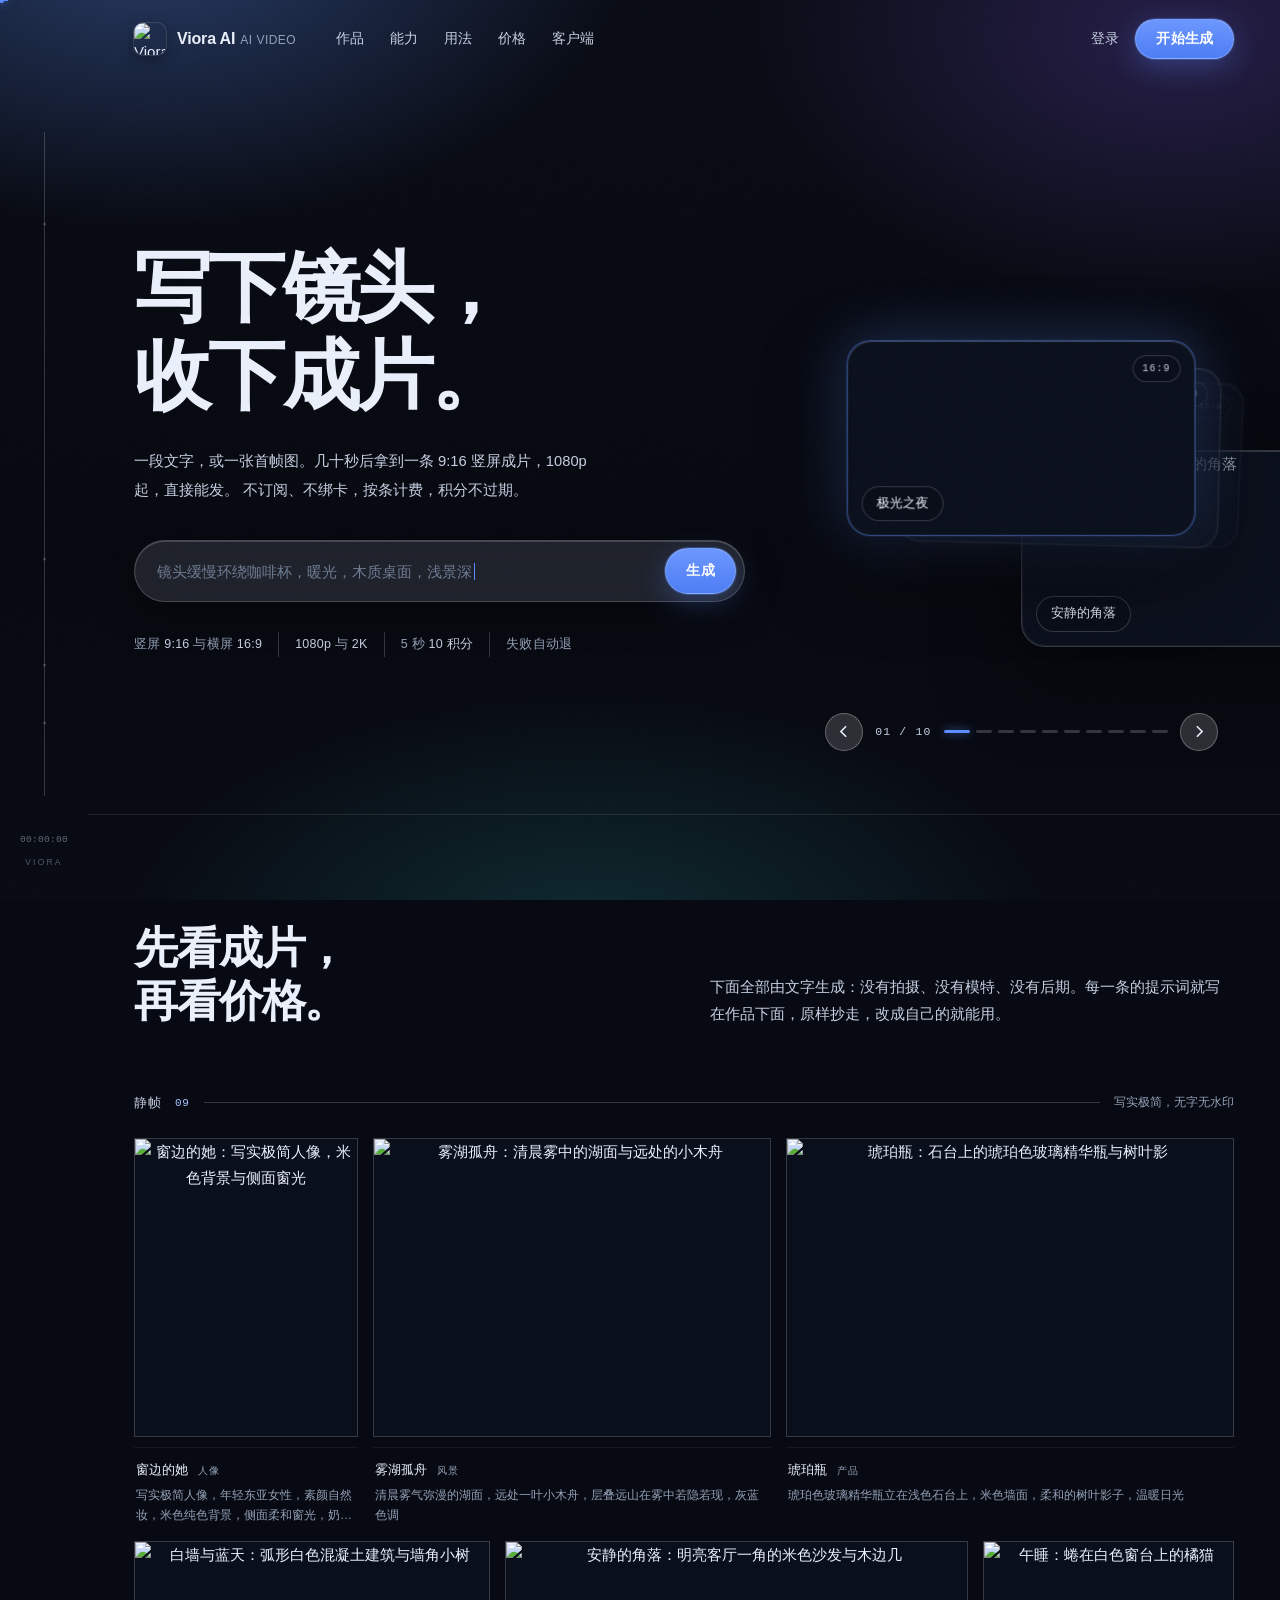
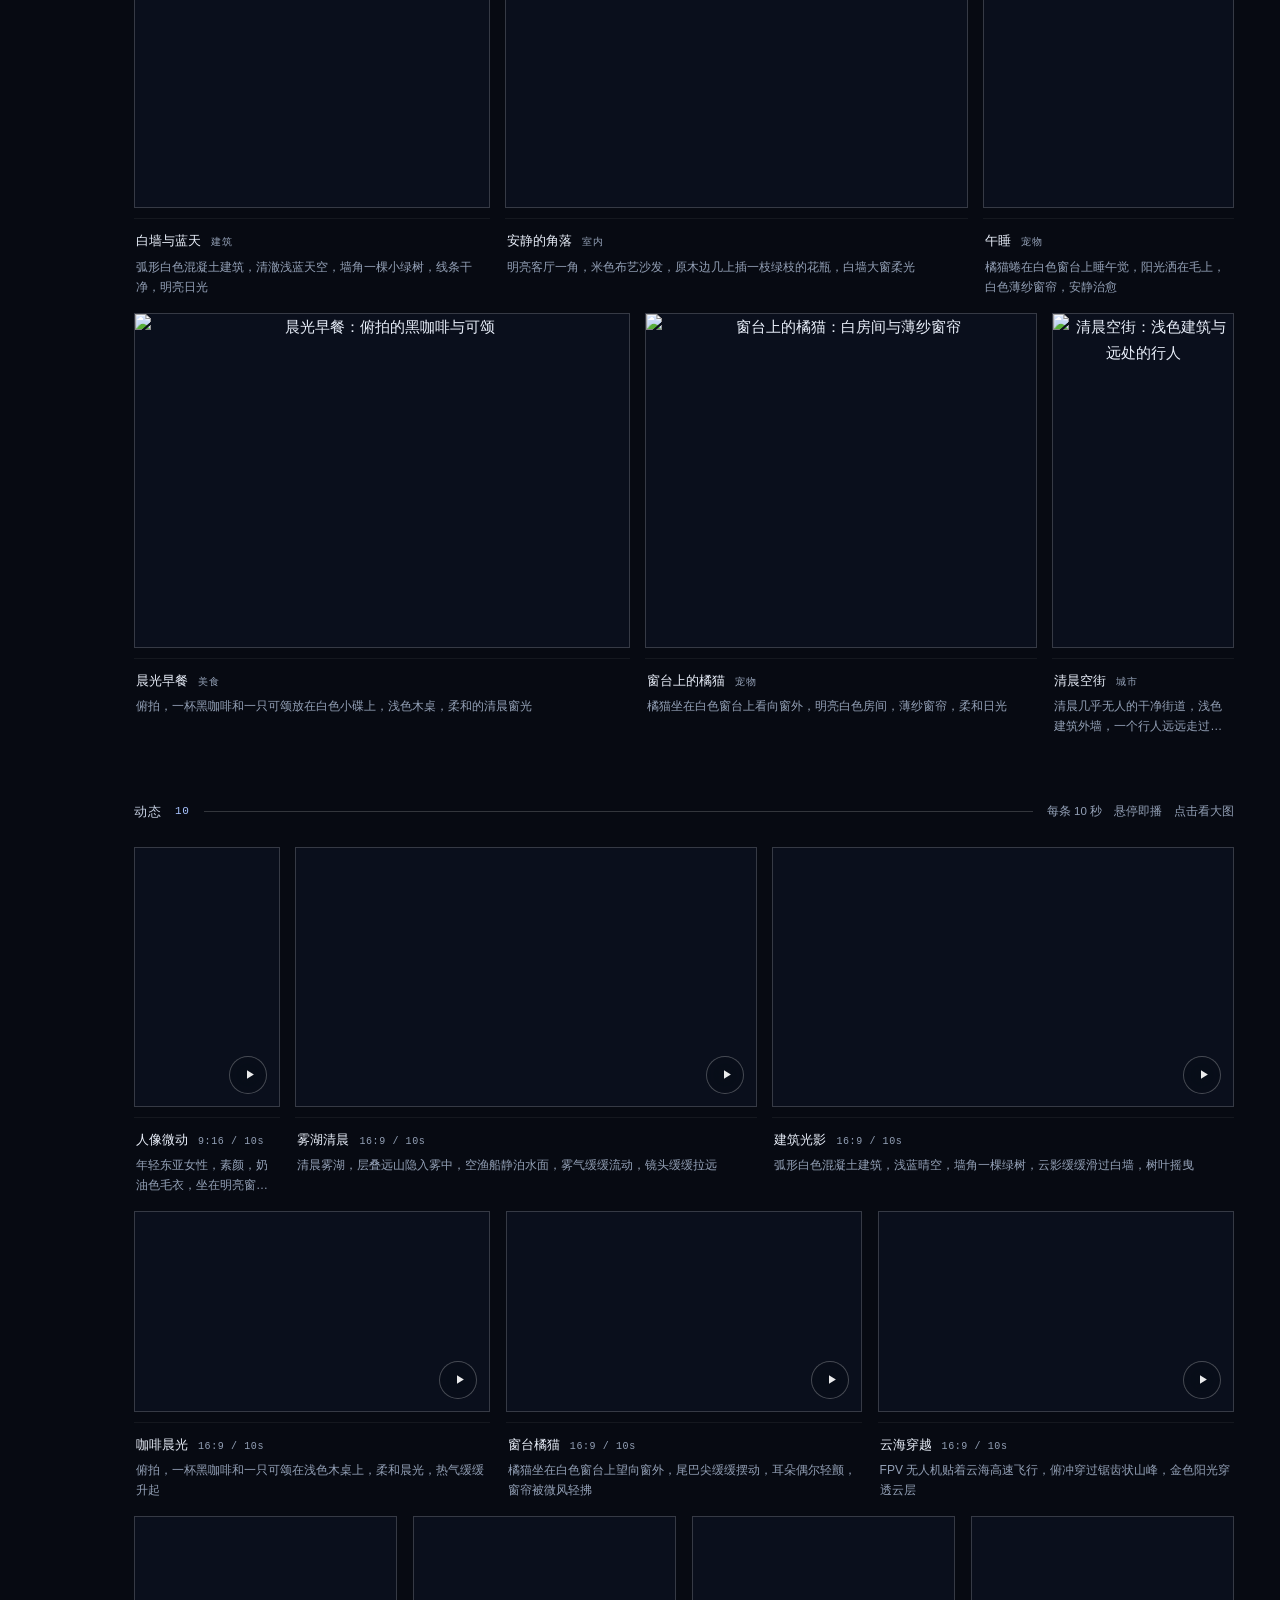
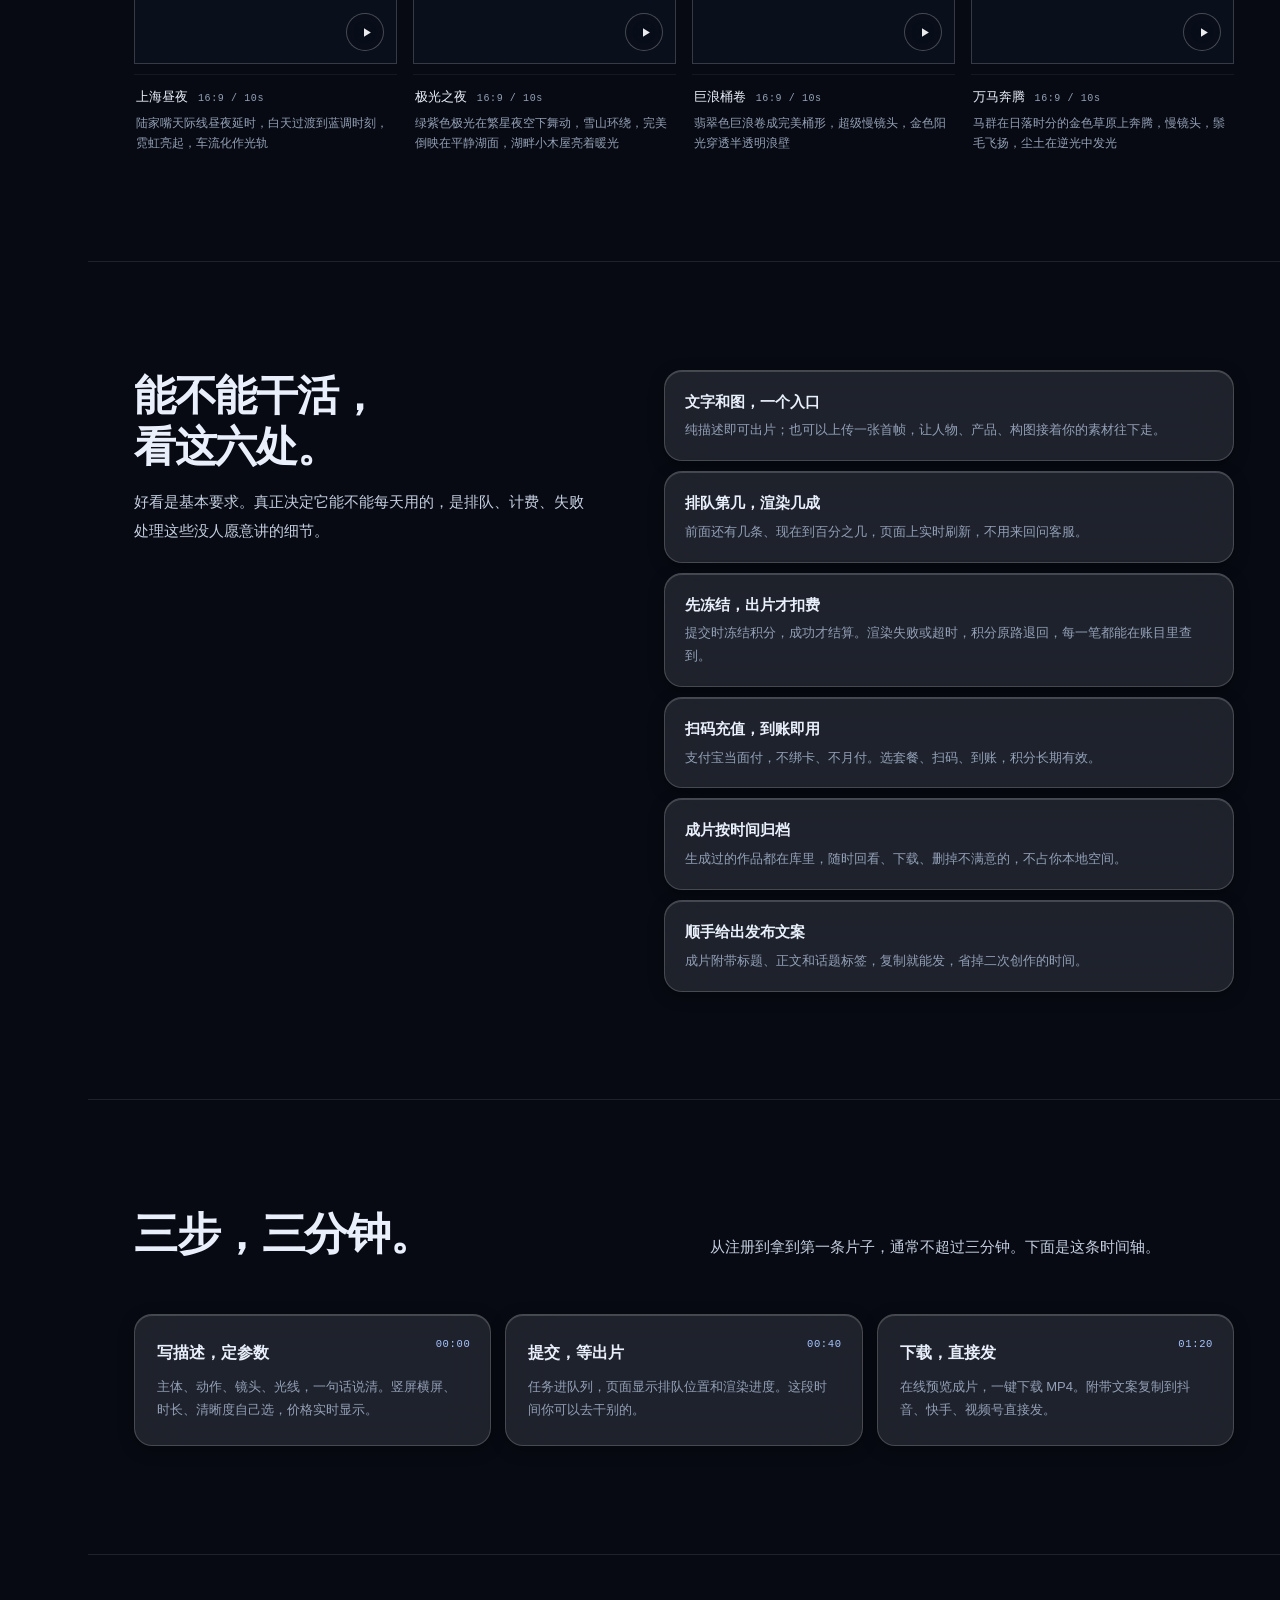
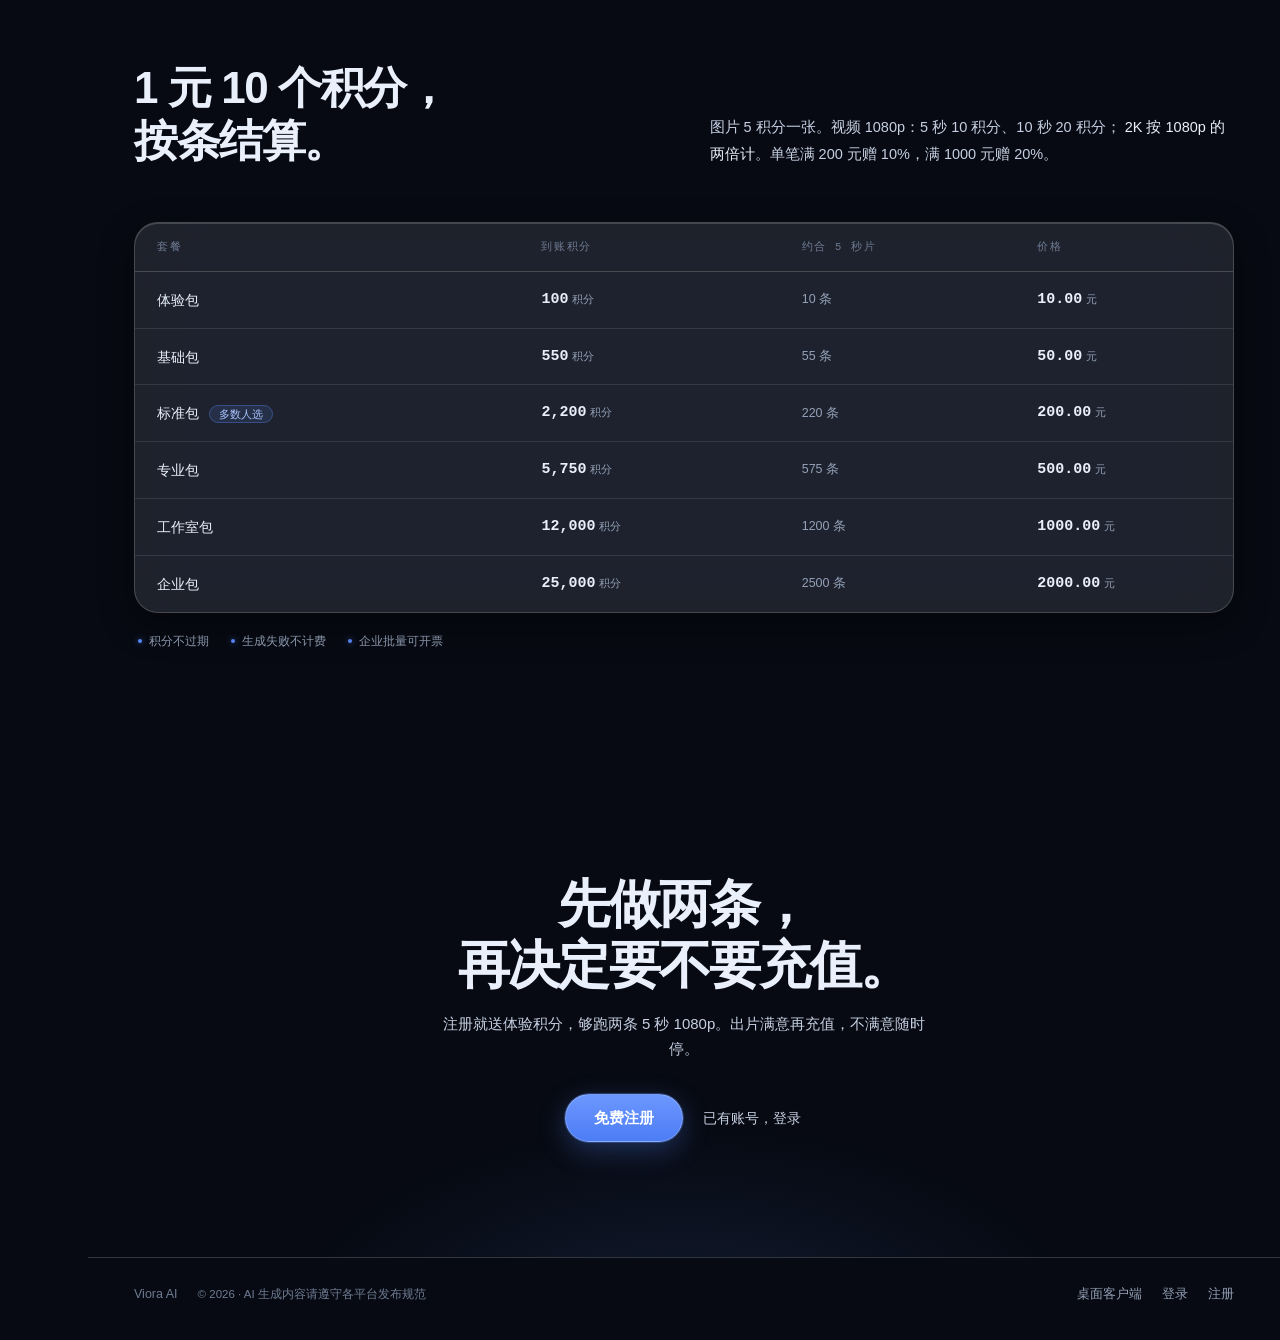
==== commit 0c17d07f: "全站视觉 v3「悬浮玻璃」+ 首屏叠落作品卡 + 注册昵称前置 - app.css 全量重写：深空靛底 + 三层背景光晕 + 半透明玻璃面板（大圆角/柔光/顶部高光/发光主按钮），后台所有页面统一 -" ====
--- a/frontend/index.html
+++ b/frontend/index.html
@@ -5,7 +5,7 @@
 <meta name="viewport" content="width=device-width,initial-scale=1">
 <title>Viora AI · 写下镜头，收下成片</title>
 <meta name="description" content="输入一段画面描述，几十秒后拿到一条 9:16 竖屏成片。1080p 与 2K，按条计费，不订阅、不绑卡。">
-<meta name="theme-color" content="#14110E">
+<meta name="theme-color" content="#070A12">
 <link rel="icon" href="/assets/favicon.png">
 <script>
 /* 开场动画的前置类；兜底：脚本挂了 2.6 秒后强制显示，绝不让内容卡在隐藏态 */
@@ -17,20 +17,36 @@
 </script>
 <style>
 /* ==========================================================================
-   Viora AI · 落地页
-   一套「调色台」视觉：暖石墨底 + 象牙字 + 黄铜光。
-   页面即时间线：左导轨是进度，播放头随滚动走，底部读 SMPTE 时间码。
+   Viora AI · 落地页「悬浮玻璃」
+   深空靛底 + 半透明玻璃面板 + 大圆角 + 柔光 + 发光按钮
+   空间三层：背景光晕（远）→ 玻璃（中）→ 内容（近）
    ========================================================================== */
 
 :root{
-  --bg:#14110E;
-  --ivory:#F2ECE3;
-  --ivory-2:#B7AEA2;
-  --ivory-3:#7C7469;
-  --brass:#D5AE6C;
-  --brass-2:#B08A45;
-  --line:rgba(242,236,227,.10);
-  --line-2:rgba(242,236,227,.055);
+  --bg:#070A12;
+  --ink:#EAF0FB;
+  --ink-2:#C6D0E2;
+  --ink-3:#93A0B6;
+  --muted:#6E7C93;
+
+  --glass:rgba(255,255,255,.10);
+  --glass-2:rgba(255,255,255,.15);
+  --glass-3:rgba(255,255,255,.20);
+  --gline:rgba(255,255,255,.18);
+  --gline-2:rgba(255,255,255,.28);
+
+  --brand:#5B8CFF;
+  --brand-2:#7FA6FF;
+  --brand-ink:#A9C4FF;
+  --brand-soft:rgba(91,140,255,.12);
+  --brand-line:rgba(91,140,255,.34);
+  --brand-glow:0 0 0 1px rgba(91,140,255,.32),0 8px 28px rgba(91,140,255,.30);
+
+  --r-sm:10px; --r:14px; --r-lg:18px; --r-xl:24px; --pill:999px;
+  --sh-1:0 4px 16px rgba(0,0,0,.26);
+  --sh-2:0 12px 34px rgba(0,0,0,.38);
+  --sh-3:0 30px 80px rgba(0,0,0,.52);
+  --sheen:inset 0 1px 0 rgba(255,255,255,.17);
 
   --rail:88px;
   --gut:clamp(20px,4vw,40px);
@@ -47,46 +63,56 @@
 html{-webkit-text-size-adjust:100%}
 body{
   margin:0;padding-left:var(--rail);
-  background:var(--bg);color:var(--ivory);
+  background:var(--bg);color:var(--ink);
   font-family:var(--font);font-size:15px;line-height:1.72;
   -webkit-font-smoothing:antialiased;text-rendering:optimizeLegibility;
+}
+/* 背景三层光晕：玻璃才有东西可透 */
+body::after{
+  content:'';position:fixed;inset:0;z-index:-2;pointer-events:none;
+  background:
+    radial-gradient(60vw 50vh at 12% -6%,rgba(96,148,255,.34),transparent 62%),
+    radial-gradient(52vw 46vh at 92% 4%,rgba(140,96,255,.22),transparent 64%),
+    radial-gradient(58vw 44vh at 46% 104%,rgba(52,220,214,.15),transparent 62%),
+    linear-gradient(180deg,#080B14,#06080F 60%,#070A12);
 }
 img,video{display:block;max-width:100%}
 a{color:inherit;text-decoration:none}
 button,input{font:inherit;color:inherit}
-::selection{background:rgba(213,174,108,.32);color:#fff}
-:focus-visible{outline:2px solid var(--brass);outline-offset:3px}
+::selection{background:rgba(91,140,255,.32);color:#fff}
+:focus-visible{outline:2px solid var(--brand);outline-offset:3px}
 
 ::-webkit-scrollbar{width:11px}
 ::-webkit-scrollbar-track{background:var(--bg)}
-::-webkit-scrollbar-thumb{background:#2E2823;border:3px solid var(--bg);border-radius:9px}
-::-webkit-scrollbar-thumb:hover{background:#443B33}
+::-webkit-scrollbar-thumb{background:rgba(255,255,255,.12);border:3px solid var(--bg);border-radius:9px}
+::-webkit-scrollbar-thumb:hover{background:rgba(255,255,255,.2);border:3px solid var(--bg)}
 
 .wrap{max-width:var(--wrap);margin:0 auto;padding:0 var(--gut)}
 
-/* ------------------------------------------------------------------ 胶片颗粒 */
+/* ------------------------------------------------------------------ 颗粒 */
 .grain{
-  position:fixed;inset:0;z-index:80;pointer-events:none;opacity:.032;
+  position:fixed;inset:0;z-index:80;pointer-events:none;opacity:.028;
   background-image:url("data:image/svg+xml;utf8,<svg xmlns='http://www.w3.org/2000/svg' width='160' height='160'><filter id='n'><feTurbulence type='fractalNoise' baseFrequency='.85' numOctaves='3' stitchTiles='stitch'/></filter><rect width='160' height='160' filter='url(%23n)'/></svg>");
 }
 
 /* ------------------------------------------------------------------ 左导轨（时间线） */
 .rail{position:fixed;left:0;top:0;bottom:0;width:var(--rail);z-index:40;pointer-events:none}
-.rail-track{position:absolute;left:44px;top:132px;bottom:104px;width:1px;background:var(--line)}
+.rail-track{position:absolute;left:44px;top:132px;bottom:104px;width:1px;background:var(--gline)}
 .rail-fill{position:absolute;left:0;top:0;width:1px;height:0;
-  background:linear-gradient(180deg,rgba(213,174,108,.12),var(--brass))}
+  background:linear-gradient(180deg,rgba(91,140,255,.12),var(--brand));
+  box-shadow:0 0 8px rgba(91,140,255,.5)}
 .rail-head{position:absolute;left:0;top:0;width:15px;height:1px;
-  background:var(--brass);transform:translate(-7px,0);box-shadow:0 0 12px rgba(213,174,108,.55)}
+  background:var(--brand);transform:translate(-7px,0);box-shadow:0 0 12px rgba(91,140,255,.55)}
 .rail-head::after{content:'';position:absolute;left:6px;top:-2px;width:5px;height:5px;
-  border-radius:50%;background:var(--brass);box-shadow:0 0 10px rgba(213,174,108,.9)}
+  border-radius:50%;background:var(--brand);box-shadow:0 0 10px rgba(91,140,255,.9)}
 .rail-dot{position:absolute;left:0;width:3px;height:3px;border-radius:50%;
-  background:#4A423A;transform:translate(-1px,-1.5px);transition:background .3s,box-shadow .3s}
-.rail-dot.on{background:var(--brass);box-shadow:0 0 8px rgba(213,174,108,.8)}
+  background:rgba(255,255,255,.18);transform:translate(-1px,-1.5px);transition:background .3s,box-shadow .3s}
+.rail-dot.on{background:var(--brand);box-shadow:0 0 8px rgba(91,140,255,.8)}
 .rail-tc{position:absolute;left:0;right:0;bottom:52px;text-align:center;
-  font-family:var(--mono);font-size:9.5px;letter-spacing:.03em;color:#6A6259;
+  font-family:var(--mono);font-size:9.5px;letter-spacing:.03em;color:#5E6875;
   font-variant-numeric:tabular-nums}
 .rail-mark{position:absolute;left:0;right:0;bottom:30px;text-align:center;
-  font-size:8.5px;letter-spacing:.26em;color:#4E463E}
+  font-size:8.5px;letter-spacing:.26em;color:#4E586B}
 @media (max-width:1179px){
   :root{--rail:0px}
   .rail{display:none}
@@ -95,37 +121,41 @@
 /* ------------------------------------------------------------------ 导航 */
 .nav{position:sticky;top:0;z-index:50;border-bottom:1px solid transparent;
   transition:background .3s,border-color .3s}
-.nav.stuck{background:rgba(20,17,14,.9);
-  -webkit-backdrop-filter:blur(14px) saturate(140%);backdrop-filter:blur(14px) saturate(140%);
-  border-bottom-color:var(--line)}
+.nav.stuck{background:rgba(7,10,18,.72);
+  -webkit-backdrop-filter:blur(26px) saturate(160%);backdrop-filter:blur(26px) saturate(160%);
+  border-bottom-color:var(--gline)}
 .nav-in{height:78px;display:flex;align-items:center;gap:14px}
 
 .brand{display:flex;align-items:center;gap:11px;margin-right:26px}
-.brand svg{width:22px;height:22px;flex:none;color:var(--brass)}
+.brand img{width:32px;height:32px;flex:none;object-fit:cover;display:block;
+  border-radius:9px;box-shadow:0 0 0 1px rgba(255,255,255,.14),0 4px 14px rgba(0,0,0,.35)}
 .brand span{font-size:16px;font-weight:600;letter-spacing:-.01em}
-.brand span em{font-style:normal;color:var(--ivory-3);font-weight:400;font-size:12px;margin-left:5px;letter-spacing:.04em}
+.brand span em{font-style:normal;color:var(--ink-3);font-weight:400;font-size:12px;margin-left:5px;letter-spacing:.04em}
 
 .nlinks{display:flex;align-items:center;gap:26px}
-.nlinks a{position:relative;font-size:13.5px;color:var(--ivory-2);transition:color .22s;padding:4px 0}
+.nlinks a{position:relative;font-size:13.5px;color:var(--ink-2);transition:color .22s;padding:4px 0}
 .nlinks a::after{content:'';position:absolute;left:0;right:0;bottom:-1px;height:1px;
-  background:var(--brass);transform:scaleX(0);transform-origin:left;transition:transform .34s var(--ease)}
-.nlinks a:hover,.nlinks a.on{color:var(--ivory)}
+  background:var(--brand);transform:scaleX(0);transform-origin:left;transition:transform .34s var(--ease)}
+.nlinks a:hover,.nlinks a.on{color:var(--ink)}
 .nlinks a:hover::after,.nlinks a.on::after{transform:scaleX(1)}
 
 .nav-sp{flex:1}
-.tlink{font-size:13.5px;color:var(--ivory-2);padding:6px 2px;position:relative;
+.tlink{font-size:13.5px;color:var(--ink-2);padding:6px 2px;position:relative;
   transition:color .22s;white-space:nowrap}
 .tlink::after{content:'';position:absolute;left:0;right:0;bottom:2px;height:1px;background:currentColor;
   transform:scaleX(0);transform-origin:left;transition:transform .34s var(--ease)}
-.tlink:hover{color:var(--ivory)}
+.tlink:hover{color:var(--ink)}
 .tlink:hover::after{transform:scaleX(1)}
 
-.btn-solid{display:inline-flex;align-items:center;justify-content:center;
-  height:38px;padding:0 18px;border:0;border-radius:4px;cursor:pointer;
-  background:var(--brass);color:#171310;font-size:13.5px;font-weight:600;letter-spacing:.01em;
-  white-space:nowrap;transition:background .24s,transform .24s var(--ease),box-shadow .24s}
-.btn-solid:hover{background:#E2BE7E;transform:translateY(-1px);box-shadow:0 8px 22px rgba(213,174,108,.22)}
+.btn-solid{display:inline-flex;align-items:center;justify-content:center;gap:7px;
+  height:40px;padding:0 20px;border:1px solid rgba(255,255,255,.22);border-radius:var(--pill);cursor:pointer;
+  background:linear-gradient(180deg,#6C97FF,#4C7DF5);color:#fff;font-size:13.5px;font-weight:600;letter-spacing:.01em;
+  white-space:nowrap;box-shadow:var(--brand-glow);
+  transition:background .24s,transform .24s var(--ease),box-shadow .24s}
+.btn-solid:hover{background:linear-gradient(180deg,#82A8FF,#5B8CFF);transform:translateY(-1px);
+  box-shadow:0 0 0 1px rgba(91,140,255,.45),0 12px 38px rgba(91,140,255,.46)}
 .btn-solid:active{transform:translateY(0)}
+.btn-lg{height:48px;padding:0 28px;font-size:14.5px}
 
 @media (max-width:900px){
   .nlinks{display:none}
@@ -134,11 +164,7 @@
 }
 
 /* ------------------------------------------------------------------ 首屏 */
-.hero{position:relative;padding:clamp(40px,6vw,84px) 0 clamp(56px,7vw,96px);overflow:hidden}
-.hero::before{content:'';position:absolute;right:-16%;top:-44%;
-  width:min(1000px,95vw);height:min(1000px,95vw);
-  background:radial-gradient(circle at 62% 42%,rgba(213,174,108,.115),rgba(213,174,108,.03) 42%,transparent 66%);
-  pointer-events:none}
+.hero{position:relative;padding:clamp(40px,6vw,84px) 0 clamp(46px,5.4vw,72px);overflow:hidden}
 .hero-in{position:relative;display:grid;gap:clamp(34px,5vw,72px);
   grid-template-columns:minmax(0,1.12fr) minmax(0,.78fr);align-items:center}
 @media (max-width:960px){.hero-in{grid-template-columns:1fr;gap:44px}}
@@ -151,292 +177,261 @@
 html.js:not(.ready) .hh .ln i{transform:translateY(112%)}
 
 .lead{margin:clamp(20px,2.4vw,28px) 0 0;max-width:33em;
-  font-size:clamp(14.5px,1.15vw,16.5px);line-height:1.92;color:var(--ivory-2);
+  font-size:clamp(14.5px,1.15vw,16.5px);line-height:1.92;color:var(--ink-2);
   transition:opacity .9s var(--ease) .34s,transform .9s var(--ease) .34s}
 html.js:not(.ready) .lead{opacity:0;transform:translateY(10px)}
 
-/* 提示词输入条 —— 它本身就是产品，所以放在首屏正中 */
+/* 提示词输入条 —— 玻璃长条 + 发光按钮 */
 .pbar{position:relative;margin-top:clamp(26px,3vw,36px);
-  display:flex;align-items:center;gap:10px;height:58px;padding:0 8px 0 20px;border-radius:5px;
-  background:rgba(242,236,227,.035);border:1px solid rgba(242,236,227,.14);
+  display:flex;align-items:center;gap:10px;height:62px;padding:0 8px 0 22px;border-radius:var(--pill);
+  background:var(--glass);border:1px solid var(--gline);
+  -webkit-backdrop-filter:blur(30px) saturate(165%);backdrop-filter:blur(30px) saturate(165%);
+  box-shadow:var(--sh-2),var(--sheen);
   transition:border-color .3s,background .3s,box-shadow .3s,opacity .9s var(--ease) .46s,transform .9s var(--ease) .46s}
-.pbar:focus-within{border-color:rgba(213,174,108,.55);background:rgba(242,236,227,.05);
-  box-shadow:0 0 0 4px rgba(213,174,108,.07)}
+.pbar:focus-within{border-color:var(--brand-line);background:rgba(91,140,255,.07);
+  box-shadow:var(--sh-2),var(--sheen),0 0 0 4px rgba(91,140,255,.10)}
 html.js:not(.ready) .pbar{opacity:0;transform:translateY(12px)}
 .pbar input{flex:1;min-width:0;height:100%;border:0;background:transparent;outline:none;
-  font-size:15px;color:var(--ivory);position:relative;z-index:2}
-/* 输入框不用原生 placeholder：它和下面这层逐字动画会叠成重影 */
-.pbar .ph,.pbar .hint{position:absolute;left:20px;top:0;height:58px;display:flex;align-items:center;
+  font-size:15px;color:var(--ink);position:relative;z-index:2}
+.pbar .ph,.pbar .hint{position:absolute;left:22px;top:0;height:62px;display:flex;align-items:center;
   pointer-events:none;font-size:15px;overflow:hidden;white-space:nowrap;z-index:1}
-.pbar .ph{right:96px;color:#7A7268}
+.pbar .ph{right:110px;color:#6E7C93}
 .pbar .ph b{font-weight:400}
 .pbar .ph .caret{display:inline-block;width:1px;height:17px;margin-left:2px;
-  background:var(--brass);animation:blink 1.05s steps(1) infinite}
+  background:var(--brand);animation:blink 1.05s steps(1) infinite}
 @keyframes blink{0%,49%{opacity:1}50%,100%{opacity:0}}
-.pbar .hint{color:#5E5750;display:none}
+.pbar .hint{color:#4E586B;display:none}
 .pbar:focus-within .ph{display:none}
 .pbar:focus-within .hint{display:flex}
 .pbar.has-val .hint{display:none}
+.pbar .btn-solid{height:46px;border-radius:var(--pill)}
 
 .facts{margin:clamp(22px,2.6vw,30px) 0 0;padding:0;list-style:none;
   display:flex;flex-wrap:wrap;align-items:center;
   transition:opacity .9s var(--ease) .56s}
 html.js:not(.ready) .facts{opacity:0}
-.facts li{font-size:12.5px;color:var(--ivory-3);letter-spacing:.02em;
-  padding:2px 16px;border-left:1px solid var(--line-2);white-space:nowrap}
+.facts li{font-size:12.5px;color:var(--ink-3);letter-spacing:.02em;
+  padding:2px 16px;border-left:1px solid var(--gline);white-space:nowrap}
 .facts li:first-child{padding-left:0;border-left:0}
-.facts li b{font-weight:500;color:var(--ivory-2);font-variant-numeric:tabular-nums}
-
-/* 首屏那一帧：真实生成的片子 */
-.hero-frame{justify-self:end;width:100%;max-width:352px}
-.fm{position:relative;aspect-ratio:9/16;overflow:hidden;background:#0D0B09;
-  border:1px solid rgba(242,236,227,.09)}
-.fm video{width:100%;height:100%;object-fit:cover;
-  transition:filter 1.2s var(--ease),transform 1.7s var(--ease)}
-html.js .fm video{filter:blur(22px) brightness(.42) saturate(.45);transform:scale(1.07)}
-html.js .fm.lit video{filter:none;transform:scale(1)}
-.fm::after{content:'';position:absolute;inset:0;pointer-events:none;
-  background:linear-gradient(180deg,rgba(10,8,6,.45) 0%,transparent 24%,transparent 76%,rgba(10,8,6,.5) 100%)}
-.cm{position:absolute;width:15px;height:15px;z-index:3;opacity:.55}
-.cm::before,.cm::after{content:'';position:absolute;background:var(--brass)}
-.cm::before{width:100%;height:1px}
-.cm::after{width:1px;height:100%}
-.cm.a{left:9px;top:9px}
-.cm.b{right:9px;top:9px}
-.cm.b::before{right:0}.cm.b::after{right:0}
-.cm.c{left:9px;bottom:9px}
-.cm.c::before{bottom:0}.cm.c::after{bottom:0}
-.cm.d{right:9px;bottom:9px}
-.cm.d::before{right:0;bottom:0}.cm.d::after{right:0;bottom:0}
-
-.fm-hud{position:absolute;left:12px;top:12px;right:12px;z-index:3;display:flex;justify-content:space-between;
-  font-family:var(--mono);font-size:9.5px;letter-spacing:.06em;color:rgba(242,236,227,.75)}
-.fm-prog{position:absolute;left:0;right:0;bottom:0;height:1px;z-index:3;
-  background:rgba(242,236,227,.12);transition:opacity .5s ease}
-.fm-prog i{display:block;height:100%;width:0;background:var(--brass)}
-.fm-prog em{position:absolute;right:10px;bottom:8px;font-style:normal;
-  font-family:var(--mono);font-size:9.5px;color:var(--brass);letter-spacing:.04em}
-.fm.done .fm-prog{opacity:0}
-.fm-cap{margin:13px 0 0;font-size:12px;line-height:1.6;color:var(--ivory-3);
-  border-left:1px solid var(--line);padding-left:11px;transition:opacity .9s var(--ease) .8s}
-html.js:not(.ready) .fm-cap{opacity:0}
+.facts li b{font-weight:500;color:var(--ink-2);font-variant-numeric:tabular-nums}
+
+/* 右侧：大尺寸堆叠卡，一张一张切换；每张卡按作品原始比例定尺寸，所以不会被裁 */
+.hero-copy{position:relative;z-index:2}
+.hero-frame{justify-self:end;width:100%;max-width:560px;z-index:1}
+.stack{position:relative;height:clamp(420px,46vw,600px);perspective:1400px;
+  transition:opacity .9s var(--ease) .5s,transform .9s var(--ease) .5s}
+html.js:not(.ready) .stack{opacity:0;transform:translateY(16px)}
+
+.snap{
+  position:absolute;left:50%;top:50%;
+  width:calc(var(--w,1) * 100%);aspect-ratio:var(--ar,1.778);
+  margin:0;padding:0;overflow:hidden;cursor:zoom-in;
+  background:#0A0F1C;border:1px solid var(--gline);border-radius:var(--r-xl);
+  box-shadow:var(--sh-3);
+  transition:transform .62s var(--ease),opacity .5s ease,box-shadow .5s ease,border-color .5s;
+  will-change:transform,opacity;
+}
+.snap img,.snap video{width:100%;height:100%;object-fit:cover;display:block}
+.snap::after{content:'';position:absolute;inset:0;border-radius:inherit;pointer-events:none;
+  box-shadow:inset 0 1px 0 rgba(255,255,255,.12),inset 0 0 0 1px rgba(255,255,255,.06)}
+.snap .nm{position:absolute;left:14px;bottom:14px;z-index:3;
+  padding:6px 14px;border-radius:var(--pill);font-size:12.5px;color:var(--ink);
+  background:rgba(9,13,24,.58);-webkit-backdrop-filter:blur(14px);backdrop-filter:blur(14px);
+  border:1px solid var(--gline);white-space:nowrap;opacity:1;transition:opacity .4s}
+.snap .ar{position:absolute;right:14px;top:14px;z-index:3;font-family:var(--mono);font-size:10px;
+  letter-spacing:.1em;color:var(--ink-2);padding:4px 9px;border-radius:var(--pill);
+  background:rgba(9,13,24,.5);border:1px solid var(--gline)}
+
+/* 叠落切换：当前一张在最前，后面两张错开露出，其余退场 */
+.snap[data-off="-1"]{transform:translate(-50%,-50%) translateX(-30%) scale(.8) rotate(-2deg);
+  opacity:0;z-index:10;pointer-events:none}
+.snap[data-off="0"]{transform:translate(-50%,-50%) translateY(-6%) scale(1);
+  opacity:1;z-index:60;border-color:rgba(91,140,255,.55);
+  box-shadow:var(--sh-3),0 0 60px rgba(96,148,255,.34)}
+.snap[data-off="1"]{transform:translate(-50%,-50%) translateX(11%) translateY(2.5%) scale(.92) rotate(1.4deg);
+  opacity:.62;z-index:40;pointer-events:none}
+.snap[data-off="2"]{transform:translate(-50%,-50%) translateX(21%) translateY(5%) scale(.84) rotate(2.6deg);
+  opacity:.3;z-index:15;pointer-events:none}
+.snap[data-off="far"]{opacity:0;z-index:5;pointer-events:none;
+  transform:translate(-50%,-50%) translateX(27%) translateY(7%) scale(.78) rotate(3.4deg)}
+.snap[data-off="0"]:hover{filter:brightness(1.05)}
+
+.stack-ctl{position:absolute;left:0;right:0;bottom:-6px;z-index:40;
+  display:flex;align-items:center;gap:12px;justify-content:center}
+.stack-btn{width:38px;height:38px;border-radius:50%;display:grid;place-items:center;cursor:pointer;
+  color:var(--ink);background:var(--glass-2);border:1px solid var(--gline-2);
+  -webkit-backdrop-filter:blur(14px);backdrop-filter:blur(14px);transition:background .2s,transform .2s}
+.stack-btn:hover{background:var(--glass-3);transform:translateY(-1px)}
+.stack-btn svg{width:15px;height:15px;fill:currentColor}
+.stack-num{font-family:var(--mono);font-size:11.5px;letter-spacing:.1em;color:var(--ink-2);
+  font-variant-numeric:tabular-nums}
+.stack-dots{display:flex;gap:6px}
+.stack-dots i{width:16px;height:3px;border-radius:2px;background:rgba(255,255,255,.18);
+  transition:background .3s,width .3s}
+.stack-dots i.on{background:var(--brand);width:26px;box-shadow:0 0 10px rgba(91,140,255,.7)}
+
+@media (max-width:960px){
+  .hero-frame{max-width:none}
+  .stack{height:clamp(300px,52vw,420px)}
+  .snap{border-radius:var(--r-lg)}
+}
 
 /* ------------------------------------------------------------------ 通用区块 */
-.sec{padding:clamp(64px,8.4vw,124px) 0;border-top:1px solid var(--line-2)}
-/* 直接带 # 打开时，落点别被吸顶导航盖住 */
+.sec{padding:clamp(64px,8.4vw,124px) 0;border-top:1px solid rgba(255,255,255,.10)}
 .sec[id]{scroll-margin-top:86px}
 .sec-head{display:grid;grid-template-columns:minmax(0,1fr) minmax(0,1fr);
   gap:clamp(20px,4vw,56px);align-items:end;margin-bottom:clamp(34px,4.4vw,54px)}
 @media (max-width:820px){.sec-head{grid-template-columns:1fr;align-items:start}}
 .sec-head h2{margin:0;font-size:clamp(28px,3.7vw,44px);line-height:1.2;
   letter-spacing:-.032em;font-weight:600}
-.sec-head p{margin:0;font-size:14.5px;line-height:1.85;color:var(--ivory-2);max-width:36em}
-.sec-head p b{font-weight:500;color:var(--ivory)}
-
-/* 小节分隔：左侧标签 + 数量 + 发丝线填满 */
+.sec-head p{margin:0;font-size:14.5px;line-height:1.85;color:var(--ink-2);max-width:36em}
+.sec-head p b{font-weight:500;color:var(--ink)}
+
 .sub{display:flex;align-items:center;gap:14px;margin:clamp(40px,5vw,64px) 0 clamp(16px,2vw,24px)}
 .sub:first-of-type{margin-top:0}
-.sub .t{font-size:13px;color:var(--ivory-2);letter-spacing:.04em;white-space:nowrap}
-.sub .c{font-family:var(--mono);font-size:11px;color:var(--brass-2);
+.sub .t{font-size:13px;color:var(--ink-2);letter-spacing:.04em;white-space:nowrap}
+.sub .c{font-family:var(--mono);font-size:11px;color:var(--brand-ink);
   font-variant-numeric:tabular-nums;letter-spacing:.06em;white-space:nowrap}
-.sub .l{flex:1;height:1px;background:var(--line)}
-.sub .h{font-size:11.5px;color:var(--ivory-3);white-space:nowrap}
+.sub .l{flex:1;height:1px;background:var(--gline)}
+.sub .h{font-size:11.5px;color:var(--ink-3);white-space:nowrap}
 
 /* ------------------------------------------------------------------ 作品：等高行（宽度按原始比例分配） */
 .jrow{display:flex;gap:clamp(8px,1.2vw,16px);align-items:flex-start}
 .jrow + .jrow{margin-top:clamp(8px,1.2vw,16px)}
 .jitem{flex-grow:var(--r);flex-shrink:1;flex-basis:0;min-width:0;margin:0}
 
-.frame{position:relative;aspect-ratio:var(--r);overflow:hidden;background:#0D0B09;
-  border:1px solid rgba(242,236,227,.07);cursor:zoom-in;padding:0;width:100%;display:block}
+.frame{position:relative;aspect-ratio:var(--r);overflow:hidden;background:#0A0F1C;
+  border:1px solid var(--gline);border-radius:var(--r);cursor:zoom-in;padding:0;width:100%;display:block;
+  transition:box-shadow .4s var(--ease),border-color .4s}
 .frame img,.frame video{width:100%;height:100%;object-fit:cover;
   transition:transform 1s var(--ease),filter .5s ease}
 .frame:hover img,.frame:hover video{transform:scale(1.028)}
 .frame::after{content:'';position:absolute;inset:0;pointer-events:none;
-  opacity:0;transition:opacity .45s;box-shadow:inset 0 0 0 1px rgba(213,174,108,.42)}
+  opacity:0;transition:opacity .45s;box-shadow:inset 0 0 0 1px rgba(91,140,255,.45)}
 .frame:hover::after{opacity:1}
-
-.fc{padding:11px 2px 0;border-top:1px solid var(--line-2);margin-top:10px;transition:border-color .4s}
-.jitem:hover .fc{border-top-color:rgba(213,174,108,.4)}
-.fc .r1{display:flex;align-items:baseline;justify-content:space-between;gap:8px}
-.fc .t{font-size:12.5px;font-weight:500;color:var(--ivory);white-space:nowrap;
-  overflow:hidden;text-overflow:ellipsis}
-.fc .k{font-size:10.5px;color:var(--brass-2);white-space:nowrap;letter-spacing:.03em}
-.fc .q{margin:5px 0 0;font-size:11.5px;line-height:1.58;color:var(--ivory-3);
+.frame:hover{box-shadow:0 16px 44px rgba(0,0,0,.42)}
+
+.vplay{position:absolute;right:12px;bottom:12px;z-index:3;width:38px;height:38px;border-radius:50%;
+  display:grid;place-items:center;color:#fff;
+  background:rgba(9,13,24,.55);-webkit-backdrop-filter:blur(12px);backdrop-filter:blur(12px);
+  border:1px solid var(--gline-2);opacity:.92;transition:opacity .3s,background .3s}
+.vplay svg{width:15px;height:15px;fill:currentColor;margin-left:2px}
+.jitem.playing .vplay{opacity:0}
+
+.fc{padding:11px 2px 0;border-top:1px solid rgba(255,255,255,.06);margin-top:10px;transition:border-color .4s}
+.fc .r1{display:flex;align-items:baseline;gap:10px}
+.fc .t{font-size:13px;font-weight:550;color:var(--ink)}
+.fc .k{font-family:var(--mono);font-size:10px;color:var(--ink-3);letter-spacing:.06em}
+.fc .q{margin:4px 0 0;font-size:12px;line-height:1.7;color:var(--ink-3);
   display:-webkit-box;-webkit-line-clamp:2;-webkit-box-orient:vertical;overflow:hidden}
 
-@media (max-width:760px){
-  .jrow{display:block}
-  .jrow + .jrow{margin-top:14px}
-  .jitem{width:100%;margin-bottom:20px}
-  .jitem:last-child{margin-bottom:0}
-  .fc .q{-webkit-line-clamp:3}
-}
-
-/* 视频播放提示 */
-.vplay{position:absolute;left:50%;top:50%;transform:translate(-50%,-50%);z-index:3;
-  width:44px;height:44px;border-radius:50%;display:grid;place-items:center;
-  background:rgba(20,17,14,.42);border:1px solid rgba(242,236,227,.4);
-  -webkit-backdrop-filter:blur(8px);backdrop-filter:blur(8px);
-  transition:opacity .35s,transform .35s var(--ease)}
-.vplay svg{width:14px;height:14px;margin-left:2px;fill:#fff}
-.jitem:hover .vplay{transform:translate(-50%,-50%) scale(1.06)}
-.jitem.playing .vplay{opacity:0}
-
-/* ------------------------------------------------------------------ 能力：竖排清单 */
-.cap-grid{display:grid;grid-template-columns:minmax(0,.86fr) minmax(0,1.14fr);gap:clamp(28px,5vw,72px)}
-@media (max-width:900px){.cap-grid{grid-template-columns:1fr;gap:34px}}
-.cap-left{position:sticky;top:112px;align-self:start}
-@media (max-width:900px){.cap-left{position:static}}
-.cap-left h2{margin:0;font-size:clamp(28px,3.7vw,44px);line-height:1.2;
-  letter-spacing:-.032em;font-weight:600}
-.cap-left p{margin:18px 0 0;font-size:14.5px;line-height:1.85;color:var(--ivory-2);max-width:26em}
-
-.cap-list{border-top:1px solid var(--line)}
-.cap-row{position:relative;display:grid;grid-template-columns:minmax(0,.9fr) minmax(0,1.1fr);
-  gap:clamp(14px,2.4vw,34px);padding:clamp(18px,2.1vw,25px) 0;
-  border-bottom:1px solid var(--line-2);transition:background .4s}
-@media (max-width:620px){.cap-row{grid-template-columns:1fr;gap:7px}}
-.cap-row::before{content:'';position:absolute;left:-1px;top:0;bottom:0;width:1px;
-  background:var(--brass);transform:scaleY(0);transform-origin:top;transition:transform .5s var(--ease)}
-.cap-row:hover::before{transform:scaleY(1)}
-.cap-row h3{margin:0;font-size:16.5px;font-weight:500;color:var(--ivory);
-  transition:transform .5s var(--ease),color .3s}
-.cap-row:hover h3{transform:translateX(12px)}
-.cap-row p{margin:0;font-size:13.5px;line-height:1.82;color:var(--ivory-3)}
-.cap-row:hover p{color:var(--ivory-2)}
+/* ------------------------------------------------------------------ 能力 */
+.cap-grid{display:grid;grid-template-columns:minmax(0,.9fr) minmax(0,1.1fr);
+  gap:clamp(30px,5vw,72px);align-items:start}
+@media (max-width:900px){.cap-grid{grid-template-columns:1fr}}
+.cap-left h2{margin:0 0 16px;font-size:clamp(28px,3.6vw,42px);line-height:1.22;letter-spacing:-.03em;font-weight:600}
+.cap-left p{margin:0;color:var(--ink-2);max-width:30em;line-height:1.9}
+.cap-list{display:grid;gap:10px}
+.cap-row{padding:18px 20px;border-radius:var(--r-lg);
+  background:var(--glass);border:1px solid var(--gline);
+  -webkit-backdrop-filter:blur(24px) saturate(155%);backdrop-filter:blur(24px) saturate(155%);
+  box-shadow:var(--sh-1),var(--sheen);
+  transition:transform .3s var(--ease),border-color .3s,background .3s}
+.cap-row:hover{transform:translateY(-3px);border-color:var(--gline-2);background:var(--glass-2)}
+.cap-row h3{margin:0 0 5px;font-size:15px;font-weight:600}
+.cap-row p{margin:0;font-size:13px;line-height:1.75;color:var(--ink-3)}
 
 /* ------------------------------------------------------------------ 三步 */
-.steps{position:relative;display:grid;grid-template-columns:repeat(3,minmax(0,1fr));
-  gap:clamp(20px,3.4vw,52px)}
-@media (max-width:820px){.steps{grid-template-columns:1fr;gap:0}}
-.step{position:relative;padding-top:30px}
-.step::before{content:'';position:absolute;left:0;right:0;top:0;height:1px;background:var(--line)}
-.step::after{content:'';position:absolute;left:0;top:-3px;width:7px;height:7px;border-radius:50%;
-  background:var(--brass);box-shadow:0 0 0 4px var(--bg),0 0 16px rgba(213,174,108,.55)}
-@media (max-width:820px){
-  .step{padding:26px 0 26px 24px}
-  .step:first-child{padding-top:0}
-  .step::before{left:0;right:auto;top:0;bottom:0;width:1px;height:auto}
-  .step::after{left:-3px;top:32px}
-  .step:first-child::after{top:3px}
-}
-.step .tc{font-family:var(--mono);font-size:10.5px;letter-spacing:.08em;color:var(--brass-2);
-  font-variant-numeric:tabular-nums}
-.step h3{margin:10px 0 8px;font-size:19px;font-weight:500;letter-spacing:-.012em}
-.step p{margin:0;font-size:13.5px;line-height:1.85;color:var(--ivory-3);max-width:26em}
-
-/* ------------------------------------------------------------------ 价目表 */
-.rates{border-top:1px solid var(--line)}
-.rate-head,.rate{display:grid;grid-template-columns:1.5fr .9fr 1.1fr .7fr;
-  gap:16px;align-items:center;padding:0 clamp(0px,1vw,10px)}
-@media (max-width:760px){
-  .rate-head,.rate{grid-template-columns:1.4fr .9fr auto;gap:10px}
-  .rate-head span:nth-child(3),.rate .c3{display:none}
-}
-.rate-head{height:44px;font-size:11.5px;letter-spacing:.04em;color:var(--ivory-3);
-  border-bottom:1px solid var(--line-2)}
-.rate-head span:last-child,.rate .c4{text-align:right}
-.rate{position:relative;height:clamp(62px,6.4vw,74px);
-  border-bottom:1px solid var(--line-2);transition:background .34s}
-.rate::before{content:'';position:absolute;left:0;top:0;bottom:0;width:1px;background:var(--brass);
-  transform:scaleY(0);transform-origin:center;transition:transform .45s var(--ease)}
-.rate:hover{background:rgba(242,236,227,.022)}
-.rate:hover::before{transform:scaleY(1)}
-.rate .c1{display:flex;align-items:center;gap:10px;min-width:0}
-.rate .nm{font-size:15px;font-weight:500;white-space:nowrap;overflow:hidden;text-overflow:ellipsis}
-.rate .flag{flex:none;font-size:10.5px;letter-spacing:.05em;color:var(--brass);
-  border:1px solid rgba(213,174,108,.32);border-radius:2px;padding:1px 6px;line-height:1.5}
-.rate .c2{font-family:var(--mono);font-size:15px;color:var(--ivory);
-  font-variant-numeric:tabular-nums;letter-spacing:-.01em}
-.rate .c2 small{font-family:var(--font);font-size:11px;color:var(--ivory-3);margin-left:3px}
-.rate .c3{font-size:12.5px;color:var(--ivory-3);font-variant-numeric:tabular-nums}
-.rate .c4{font-family:var(--mono);font-size:19px;font-weight:600;color:var(--ivory);
-  font-variant-numeric:tabular-nums;letter-spacing:-.02em}
-.rate .c4 small{font-family:var(--font);font-size:11px;font-weight:400;color:var(--ivory-3);margin-left:3px}
-.rate-note{margin:22px 0 0;font-size:12.5px;line-height:1.8;color:var(--ivory-3);
-  display:flex;flex-wrap:wrap;gap:8px 26px}
-.rate-note span{display:flex;align-items:center;gap:8px}
-.rate-note span::before{content:'';width:5px;height:1px;background:var(--brass-2);flex:none}
+.steps{display:grid;grid-template-columns:repeat(3,minmax(0,1fr));gap:14px}
+@media (max-width:820px){.steps{grid-template-columns:1fr}}
+.step{position:relative;padding:24px 22px;border-radius:var(--r-lg);
+  background:var(--glass);border:1px solid var(--gline);
+  -webkit-backdrop-filter:blur(24px) saturate(155%);backdrop-filter:blur(24px) saturate(155%);
+  box-shadow:var(--sh-1),var(--sheen)}
+.step .tc{position:absolute;top:20px;right:20px;font-family:var(--mono);font-size:10.5px;
+  color:var(--brand-ink);letter-spacing:.06em}
+.step h3{margin:0 0 8px;font-size:16px;font-weight:600}
+.step p{margin:0;font-size:13px;line-height:1.78;color:var(--ink-3)}
+
+/* ------------------------------------------------------------------ 价目 */
+.rates{border-radius:var(--r-xl);overflow:hidden;
+  background:var(--glass);border:1px solid var(--gline);
+  -webkit-backdrop-filter:blur(30px) saturate(165%);backdrop-filter:blur(30px) saturate(165%);
+  box-shadow:var(--sh-2),var(--sheen)}
+.rate-head,.rate{display:grid;grid-template-columns:minmax(0,1.5fr) minmax(0,1fr) minmax(0,.9fr) minmax(0,.7fr);
+  gap:12px;align-items:center;padding:15px 22px}
+.rate-head{font-family:var(--mono);font-size:10.5px;letter-spacing:.16em;text-transform:uppercase;
+  color:var(--muted);border-bottom:1px solid var(--gline)}
+.rate{border-bottom:1px solid rgba(255,255,255,.10);transition:background .2s}
+.rate:last-child{border-bottom:0}
+.rate:hover{background:rgba(255,255,255,.05)}
+.rate .nm{font-size:14px;font-weight:550}
+.rate .flag{margin-left:10px;font-size:10.5px;color:var(--brand-ink);
+  padding:2px 9px;border-radius:var(--pill);background:var(--brand-soft);border:1px solid var(--brand-line)}
+.rate .c2,.rate .c4{font-family:var(--mono);font-size:15px;font-weight:600;font-variant-numeric:tabular-nums}
+.rate .c2 small,.rate .c4 small{font-family:var(--font);font-size:11px;font-weight:400;color:var(--ink-3);margin-left:4px}
+.rate .c3{font-size:12.5px;color:var(--ink-3)}
+.rate-note{display:flex;gap:22px;flex-wrap:wrap;margin:18px 4px 0;padding:0;list-style:none}
+.rate-note span{font-size:12px;color:var(--ink-3);display:flex;align-items:center;gap:7px}
+.rate-note span::before{content:'';width:4px;height:4px;border-radius:50%;background:var(--brand);
+  box-shadow:0 0 6px rgba(91,140,255,.7)}
 
 /* ------------------------------------------------------------------ 收尾 */
-.end{padding:clamp(64px,8vw,116px) 0 clamp(44px,5vw,64px);border-top:1px solid var(--line-2);
-  position:relative;overflow:hidden}
-.end::before{content:'';position:absolute;left:50%;top:0;transform:translate(-50%,-52%);
-  width:min(900px,90vw);height:min(900px,90vw);
-  background:radial-gradient(circle,rgba(213,174,108,.1),transparent 62%);pointer-events:none}
-.end-in{position:relative}
-.end h2{margin:0;font-size:clamp(30px,4.6vw,58px);line-height:1.16;letter-spacing:-.036em;
-  font-weight:600;max-width:15em}
-.end p{margin:20px 0 0;font-size:15px;line-height:1.85;color:var(--ivory-2);max-width:30em}
-.end-cta{display:flex;align-items:center;gap:22px;flex-wrap:wrap;margin-top:clamp(28px,3.4vw,40px)}
-.btn-lg{height:48px;padding:0 26px;font-size:14.5px;border-radius:5px}
-
-.foot{border-top:1px solid var(--line-2);padding:30px 0 38px}
-.foot-in{display:flex;flex-wrap:wrap;align-items:center;gap:16px 34px;font-size:12.5px;color:var(--ivory-3)}
+.end{padding:clamp(70px,9vw,130px) 0;text-align:center;
+  background:radial-gradient(50vw 40vh at 50% 120%,rgba(91,140,255,.14),transparent 66%)}
+.end h2{margin:0 0 14px;font-size:clamp(30px,4.4vw,52px);line-height:1.18;letter-spacing:-.034em;font-weight:600}
+.end p{margin:0 auto;max-width:34em;color:var(--ink-2)}
+.end-cta{margin-top:32px;display:flex;gap:18px;align-items:center;justify-content:center;flex-wrap:wrap}
+
+.foot{border-top:1px solid var(--gline);padding:26px 0 34px}
+.foot-in{display:flex;align-items:center;gap:20px;font-size:12.5px;color:var(--muted)}
 .foot-in .sp{flex:1}
-.foot-in a{color:var(--ivory-3);transition:color .22s}
-.foot-in a:hover{color:var(--ivory)}
-.foot-in .cc{color:#5A534B}
-
-/* ------------------------------------------------------------------ 大图查看 */
-.lb{position:fixed;inset:0;z-index:90;display:flex;align-items:center;justify-content:center;
-  padding:clamp(20px,4vw,56px);
-  background:rgba(12,10,8,.9);-webkit-backdrop-filter:blur(18px);backdrop-filter:blur(18px);
-  opacity:0;transition:opacity .28s ease}
+.foot-in a{color:var(--ink-3);transition:color .2s}
+.foot-in a:hover{color:var(--ink)}
+.foot .cc{font-size:11.5px}
+
+/* ------------------------------------------------------------------ 大图 / 视频层 */
+.lb{position:fixed;inset:0;z-index:120;display:grid;place-items:center;padding:4vh 4vw;
+  background:rgba(4,6,12,.72);-webkit-backdrop-filter:blur(14px);backdrop-filter:blur(14px);
+  opacity:0;transition:opacity .26s ease}
+.lb.in{opacity:1}
 .lb[hidden]{display:none}
-.lb.in{opacity:1}
-.lb-box{max-width:min(1080px,100%);max-height:100%;display:flex;flex-direction:column;
-  gap:16px;transform:scale(.985);transition:transform .34s var(--ease)}
-.lb.in .lb-box{transform:scale(1)}
-.lb-media{min-height:0;display:flex;justify-content:center}
-.lb-media img,.lb-media video{max-width:100%;max-height:min(74vh,760px);
-  width:auto;height:auto;object-fit:contain;border:1px solid rgba(242,236,227,.1);background:#0D0B09}
-.lb-cap{display:grid;grid-template-columns:auto 1fr;gap:6px 18px;max-width:820px}
-.lb-cap .lb-k{font-family:var(--mono);font-size:10px;color:var(--brass);letter-spacing:.08em;
-  padding-top:3px;white-space:nowrap}
-.lb-cap .lb-cn{margin:0;font-size:14px;line-height:1.75;color:var(--ivory)}
-.lb-cap .lb-en{margin:0;font-size:11.5px;line-height:1.7;color:var(--ivory-3);grid-column:2}
-.lb-x{position:absolute;right:clamp(16px,3vw,34px);top:clamp(16px,3vw,30px);
-  width:40px;height:40px;border-radius:50%;border:1px solid rgba(242,236,227,.24);
-  background:rgba(20,17,14,.5);color:var(--ivory);cursor:pointer;display:grid;place-items:center;
-  transition:border-color .25s,background .25s}
-.lb-x:hover{border-color:rgba(242,236,227,.55);background:rgba(20,17,14,.8)}
-.lb-x svg{width:15px;height:15px}
-
-/* ------------------------------------------------------------------ 减少动效 */
-@media (prefers-reduced-motion:reduce){
-  *,*::before,*::after{animation-duration:.001ms!important;transition-duration:.001ms!important}
-  html.js .fm video,html.js .fm.lit video{filter:none;transform:none}
-  html.js:not(.ready) .hh .ln i,html.js:not(.ready) .lead,
-  html.js:not(.ready) .pbar,html.js:not(.ready) .facts,html.js:not(.ready) .fm-cap{
-    opacity:1;transform:none}
-}
+.lb-x{position:fixed;top:22px;right:24px;z-index:5;width:44px;height:44px;border-radius:50%;
+  display:grid;place-items:center;color:var(--ink);cursor:pointer;
+  background:var(--glass-2);border:1px solid var(--gline-2);
+  -webkit-backdrop-filter:blur(14px);backdrop-filter:blur(14px);transition:background .2s}
+.lb-x:hover{background:var(--glass-3)}
+.lb-x svg{width:18px;height:18px}
+.lb-box{width:min(920px,100%);max-height:100%;display:flex;flex-direction:column;gap:0;
+  border-radius:var(--r-xl);overflow:hidden;
+  background:rgba(14,19,32,.78);border:1px solid var(--gline-2);
+  -webkit-backdrop-filter:blur(28px) saturate(160%);backdrop-filter:blur(28px) saturate(160%);
+  box-shadow:var(--sh-3),var(--sheen)}
+.lb-media{background:#05070D;display:grid;place-items:center;min-height:0}
+.lb-media img,.lb-media video{max-width:100%;max-height:64vh;display:block}
+.lb-cap{padding:16px 22px 20px;border-top:1px solid var(--gline);overflow:auto}
+.lb-k{font-family:var(--mono);font-size:10px;letter-spacing:.2em;color:var(--muted);text-transform:uppercase}
+.lb-cn{margin:7px 0 4px;font-size:13.5px;line-height:1.75;color:var(--ink)}
+.lb-en{margin:0;font-size:12px;line-height:1.7;color:var(--ink-3)}
 </style>
 </head>
 <body>
-
 <div class="grain" aria-hidden="true"></div>
 
 <aside class="rail" aria-hidden="true">
-  <div class="rail-track" id="railTrack">
-    <div class="rail-fill" id="railFill"></div>
-    <span class="rail-head" id="railHead"></span>
-  </div>
+  <div class="rail-track" id="railTrack"><i class="rail-fill" id="railFill"></i></div>
+  <i class="rail-head" id="railHead"></i>
   <div class="rail-tc" id="railTc">00:00:00</div>
-  <div class="rail-mark">reel 01</div>
+  <div class="rail-mark">VIORA</div>
 </aside>
 
 <header class="nav" id="nav">
   <div class="wrap nav-in">
-    <a class="brand" href="/" aria-label="Viora AI 首页">
-      <svg viewBox="0 0 24 24" fill="none" stroke="currentColor" stroke-width="1.5" aria-hidden="true">
-        <path d="M3.5 3.5h10.5v6.5M3.5 20.5h10.5V14M20.5 3.5H17v6.5M20.5 20.5H17V14"/>
-        <circle cx="17" cy="12" r="1.35" fill="currentColor" stroke="none"/>
-      </svg>
-      <span>Viora<em>AI</em></span>
+    <a class="brand" href="/">
+      <img src="/assets/logo-mark.png" alt="Viora AI 标志">
+      <span>Viora AI<em>AI VIDEO</em></span>
     </a>
-    <nav class="nlinks" aria-label="主导航">
+    <nav class="nlinks" aria-label="页面导航">
       <a href="#works">作品</a>
       <a href="#craft">能力</a>
       <a href="#how">用法</a>
@@ -479,16 +474,93 @@
     </div>
 
     <div class="hero-frame">
-      <div class="fm" id="fm">
-        <span class="cm a"></span><span class="cm b"></span>
-        <span class="cm c"></span><span class="cm d"></span>
-        <div class="fm-hud"><span>9:16</span><span>00:10</span></div>
-        <video id="heroVid" src="/assets/showcase/series/v01.mp4"
-               poster="/assets/showcase/series/p01.webp"
-               muted loop playsinline preload="auto" aria-label="一条由一句话生成的竖屏短片"></video>
-        <div class="fm-prog"><i id="fmBar"></i><em id="fmPct">0%</em></div>
+      <div class="stack" id="stack" aria-label="作品轮播">
+        <button class="snap" style="--ar:1.778;--w:.82" type="button" data-type="video" data-src="/assets/showcase/series/v08.mp4"
+                data-cn="绿紫色极光在繁星夜空下舞动，雪山环绕，完美倒映在平静湖面，湖畔一间亮着暖光的小木屋，极光如波浪般真实流动"
+                data-en="Green and purple auroras dancing under a starry sky, ringed by snowy mountains and mirrored in a calm lake, a warm-lit cabin on the shore, the aurora flowing like real waves"
+                aria-label="查看：极光之夜">
+          <video class="vfilm" src="/assets/showcase/series/v08.mp4" poster="/assets/showcase/series/v08.jpg"
+                 muted loop playsinline preload="none"></video>
+          <span class="nm">极光之夜</span><span class="ar">16:9</span>
+        </button>
+        <button class="snap" style="--ar:1.778;--w:.82" type="button" data-type="video" data-src="/assets/showcase/series/v09.mp4"
+                data-cn="翡翠色巨浪卷成完美桶形，超级慢镜头，金色阳光穿透半透明浪壁，浪尖水花飞溅，水体细节晶莹剔透"
+                data-en="An emerald wave curling into a perfect barrel in super slow motion, golden sunlight shining through the translucent wall of water, spray bursting from the crest, crystal-clear water detail"
+                aria-label="查看：巨浪桶卷">
+          <video class="vfilm" src="/assets/showcase/series/v09.mp4" poster="/assets/showcase/series/v09.jpg"
+                 muted loop playsinline preload="none"></video>
+          <span class="nm">巨浪桶卷</span><span class="ar">16:9</span>
+        </button>
+        <button class="snap" style="--ar:1.778;--w:.82" type="button" data-type="video" data-src="/assets/showcase/series/v10.mp4"
+                data-cn="马群在日落时分的金色草原上奔腾，慢镜头，鬃毛飞扬，尘土在逆光中发光，低角度跟拍与马群并行，力量与自由感"
+                data-en="Horses galloping across a golden steppe at sunset in slow motion, manes flying, dust glowing in backlight, low-angle tracking shot alongside the herd, power and freedom"
+                aria-label="查看：万马奔腾">
+          <video class="vfilm" src="/assets/showcase/series/v10.mp4" poster="/assets/showcase/series/v10.jpg"
+                 muted loop playsinline preload="none"></video>
+          <span class="nm">万马奔腾</span><span class="ar">16:9</span>
+        </button>
+        <button class="snap" style="--ar:1.778;--w:.82" type="button" data-type="video" data-src="/assets/showcase/series/v06.mp4"
+                data-cn="FPV无人机日出时分贴着云海高速飞行，俯冲穿过锯齿状山峰，金色阳光穿透云层，雾气从镜头两侧掠过，电影级航拍"
+                data-en="FPV drone flying fast over a sea of clouds at sunrise, diving through jagged peaks, golden sunlight piercing the clouds, mist sweeping past the lens, cinematic aerial"
+                aria-label="查看：云海穿越">
+          <video class="vfilm" src="/assets/showcase/series/v06.mp4" poster="/assets/showcase/series/v06.jpg"
+                 muted loop playsinline preload="none"></video>
+          <span class="nm">云海穿越</span><span class="ar">16:9</span>
+        </button>
+        <button class="snap" style="--ar:1.778;--w:.82" type="button" data-type="video" data-src="/assets/showcase/series/v07.mp4"
+                data-cn="上海陆家嘴天际线昼夜延时摄影，隔黄浦江对望，云层飞速流过，白天过渡到蓝调时刻，东方明珠与摩天楼群亮起霓虹，车流化作光轨"
+                data-en="Day-to-night timelapse of the Shanghai Lujiazui skyline across the Huangpu River, clouds racing overhead, daylight fading into blue hour, neon lights igniting the towers, traffic turning into light trails"
+                aria-label="查看：上海昼夜">
+          <video class="vfilm" src="/assets/showcase/series/v07.mp4" poster="/assets/showcase/series/v07.jpg"
+                 muted loop playsinline preload="none"></video>
+          <span class="nm">上海昼夜</span><span class="ar">16:9</span>
+        </button>
+        <button class="snap" style="--ar:1.333;--w:.74" type="button" data-type="image" data-src="/assets/showcase/series/p02.webp"
+                data-cn="写实极简风景，清晨雾气弥漫的湖面，远处一叶小木舟，层叠的远山在雾中若隐若现，灰蓝色调，天空与水面大量留白，横版构图"
+                data-en="Photorealistic minimalist landscape at dawn, a calm misty lake with one tiny wooden boat far away, layered soft mountain silhouettes fading into fog, pale grey-blue palette, vast negative space of sky and water, horizontal composition"
+                aria-label="查看：雾湖孤舟">
+          <img src="/assets/showcase/series/p02.webp" alt="雾湖孤舟" loading="lazy">
+          <span class="nm">雾湖孤舟</span><span class="ar">4:3</span>
+        </button>
+        <button class="snap" style="--ar:1.333;--w:.74" type="button" data-type="image" data-src="/assets/showcase/series/p03.webp"
+                data-cn="写实极简建筑摄影，一面弧形白色混凝土建筑立在清澈的浅蓝天空下，墙角一棵小绿树，线条干净，天空大量留白，明亮日光，横版构图"
+                data-en="Photorealistic minimalist architecture photo, a smooth curved white concrete building against a clear pale blue sky, one small green tree at its base, strong clean lines and large areas of empty sky, bright daylight, horizontal composition"
+                aria-label="查看：白墙与蓝天">
+          <img src="/assets/showcase/series/p03.webp" alt="白墙与蓝天" loading="lazy">
+          <span class="nm">白墙与蓝天</span><span class="ar">4:3</span>
+        </button>
+        <button class="snap" style="--ar:1.5;--w:.78" type="button" data-type="image" data-src="/assets/showcase/series/p04.webp"
+                data-cn="写实极简产品摄影，一只琥珀色玻璃精华瓶立在浅色石台上，米色纯色墙面，墙上投下柔和的树叶影子，温暖日光，大量留白，横版构图"
+                data-en="Photorealistic minimalist product photo, a single amber glass skincare bottle standing on a light stone pedestal against a plain beige wall, soft leaf shadows cast on the wall, warm daylight, lots of negative space, horizontal composition"
+                aria-label="查看：琥珀瓶">
+          <img src="/assets/showcase/series/p04.webp" alt="琥珀瓶" loading="lazy">
+          <span class="nm">琥珀瓶</span><span class="ar">3:2</span>
+        </button>
+        <button class="snap" style="--ar:1.728;--w:.80" type="button" data-type="image" data-src="/assets/showcase/series/p07.webp"
+                data-cn="写实极简室内摄影，明亮的客厅一角，米色布艺沙发，原木小边几上放着插了一枝绿枝的花瓶，白墙，大窗柔光，干净不杂乱"
+                data-en="Photorealistic minimalist interior photo of a bright living room corner, beige fabric sofa, small round wooden side table with a vase holding a single branch, white walls, soft daylight through a large window"
+                aria-label="查看：安静的角落">
+          <img src="/assets/showcase/series/p07.webp" alt="安静的角落" loading="lazy">
+          <span class="nm">安静的角落</span><span class="ar">16:10</span>
+        </button>
+        <button class="snap" style="--ar:1.481;--w:.76" type="button" data-type="image" data-src="/assets/showcase/series/p05.webp"
+                data-cn="写实极简美食摄影，俯拍，一杯黑咖啡和一只可颂放在白色小碟上，浅色木桌，柔和的清晨窗光，大量留白"
+                data-en="Photorealistic minimalist food photo from above, one cup of black coffee and a single croissant on a small white plate, plain light wooden table, soft morning window light, lots of empty space"
+                aria-label="查看：晨光早餐">
+          <img src="/assets/showcase/series/p05.webp" alt="晨光早餐" loading="lazy">
+          <span class="nm">晨光早餐</span><span class="ar">3:2</span>
+        </button>
+        <div class="stack-ctl">
+          <button class="stack-btn" id="stPrev" type="button" aria-label="上一张">
+            <svg viewBox="0 0 24 24"><path d="M15.5 4.5 8 12l7.5 7.5-1.8 1.8L4.4 12l9.3-9.3z"/></svg>
+          </button>
+          <span class="stack-num" id="stNum">01 / 10</span>
+          <div class="stack-dots" id="stDots" aria-hidden="true"></div>
+          <button class="stack-btn" id="stNext" type="button" aria-label="下一张">
+            <svg viewBox="0 0 24 24"><path d="M8.5 4.5 16 12l-7.5 7.5 1.8 1.8L19.6 12l-9.3-9.3z"/></svg>
+          </button>
+        </div>
       </div>
-      <p class="fm-cap">年轻东亚女性，素颜，奶油色毛衣，坐在明亮窗边，轻轻眨眼，发丝微动</p>
     </div>
   </div>
 </section>
@@ -632,7 +704,7 @@
     </div>
 
     <div class="sub">
-      <span class="t">动态</span><span class="c">05</span>
+      <span class="t">动态</span><span class="c">10</span>
       <span class="l"></span><span class="h">每条 10 秒　悬停即播　点击看大图</span>
     </div>
 
@@ -655,8 +727,8 @@
 
       <figure class="jitem" style="--r:1.778">
         <button class="frame" type="button" data-type="video" data-src="/assets/showcase/series/v02.mp4"
-                data-cn="清晨雾湖，层叠远山隐入雾中，远处一叶小舟，雾气缓缓流动，水面泛起几乎察觉不到的涟漪"
-                data-en="Misty lake at dawn, layered distant mountains fading into fog, a tiny boat far away, fog drifting slowly, barely perceptible ripples on the water"
+                data-cn="清晨雾湖，层叠远山隐入雾中，一条空渔船静静泊在水面，雾气缓缓流动，水面泛起几乎察觉不到的涟漪，镜头缓缓拉远"
+                data-en="Misty lake at dawn, layered distant mountains fading into fog, an empty fishing boat resting still on the water, fog drifting slowly, barely perceptible ripples, camera pulling back gently"
                 aria-label="播放：雾湖清晨">
           <video class="vfilm" src="/assets/showcase/series/v02.mp4" poster="/assets/showcase/series/p02.webp"
                  muted loop playsinline preload="none"></video>
@@ -664,7 +736,7 @@
         </button>
         <figcaption class="fc">
           <div class="r1"><span class="t">雾湖清晨</span><span class="k">16:9 / 10s</span></div>
-          <p class="q">清晨雾湖，层叠远山隐入雾中，远处一叶小舟，雾气缓缓流动，水面微起涟漪</p>
+          <p class="q">清晨雾湖，层叠远山隐入雾中，空渔船静泊水面，雾气缓缓流动，镜头缓缓拉远</p>
         </figcaption>
       </figure>
 
@@ -684,7 +756,7 @@
       </figure>
     </div>
 
-    <!-- 视频行 2：16:9 + 16:9 -->
+    <!-- 视频行 2：16:9 × 3 -->
     <div class="jrow">
       <figure class="jitem" style="--r:1.778">
         <button class="frame" type="button" data-type="video" data-src="/assets/showcase/series/v04.mp4"
@@ -713,6 +785,84 @@
         <figcaption class="fc">
           <div class="r1"><span class="t">窗台橘猫</span><span class="k">16:9 / 10s</span></div>
           <p class="q">橘猫坐在白色窗台上望向窗外，尾巴尖缓缓摆动，耳朵偶尔轻颤，窗帘被微风轻拂</p>
+        </figcaption>
+      </figure>
+
+      <figure class="jitem" style="--r:1.778">
+        <button class="frame" type="button" data-type="video" data-src="/assets/showcase/series/v06.mp4"
+                data-cn="FPV无人机日出时分贴着云海高速飞行，俯冲穿过锯齿状山峰，金色阳光穿透云层，雾气从镜头两侧掠过，电影级航拍"
+                data-en="FPV drone flying fast over a sea of clouds at sunrise, diving through jagged peaks, golden sunlight piercing the clouds, mist sweeping past the lens, cinematic aerial"
+                aria-label="播放：云海穿越">
+          <video class="vfilm" src="/assets/showcase/series/v06.mp4" poster="/assets/showcase/series/v06.jpg"
+                 muted loop playsinline preload="none"></video>
+          <span class="vplay" aria-hidden="true"><svg viewBox="0 0 24 24"><path d="M8 5.2v13.6L19 12z"/></svg></span>
+        </button>
+        <figcaption class="fc">
+          <div class="r1"><span class="t">云海穿越</span><span class="k">16:9 / 10s</span></div>
+          <p class="q">FPV 无人机贴着云海高速飞行，俯冲穿过锯齿状山峰，金色阳光穿透云层</p>
+        </figcaption>
+      </figure>
+    </div>
+
+    <!-- 视频行 3：16:9 × 4 -->
+    <div class="jrow">
+      <figure class="jitem" style="--r:1.778">
+        <button class="frame" type="button" data-type="video" data-src="/assets/showcase/series/v07.mp4"
+                data-cn="上海陆家嘴天际线昼夜延时摄影，隔黄浦江对望，云层飞速流过，白天过渡到蓝调时刻，东方明珠与摩天楼群亮起霓虹，车流化作光轨"
+                data-en="Day-to-night timelapse of the Shanghai Lujiazui skyline across the Huangpu River, clouds racing overhead, daylight fading into blue hour, neon lights igniting the towers, traffic turning into light trails"
+                aria-label="播放：上海昼夜">
+          <video class="vfilm" src="/assets/showcase/series/v07.mp4" poster="/assets/showcase/series/v07.jpg"
+                 muted loop playsinline preload="none"></video>
+          <span class="vplay" aria-hidden="true"><svg viewBox="0 0 24 24"><path d="M8 5.2v13.6L19 12z"/></svg></span>
+        </button>
+        <figcaption class="fc">
+          <div class="r1"><span class="t">上海昼夜</span><span class="k">16:9 / 10s</span></div>
+          <p class="q">陆家嘴天际线昼夜延时，白天过渡到蓝调时刻，霓虹亮起，车流化作光轨</p>
+        </figcaption>
+      </figure>
+
+      <figure class="jitem" style="--r:1.778">
+        <button class="frame" type="button" data-type="video" data-src="/assets/showcase/series/v08.mp4"
+                data-cn="绿紫色极光在繁星夜空下舞动，雪山环绕，完美倒映在平静湖面，湖畔一间亮着暖光的小木屋，极光如波浪般真实流动"
+                data-en="Green and purple auroras dancing under a starry sky, ringed by snowy mountains and mirrored in a calm lake, a warm-lit cabin on the shore, the aurora flowing like real waves"
+                aria-label="播放：极光之夜">
+          <video class="vfilm" src="/assets/showcase/series/v08.mp4" poster="/assets/showcase/series/v08.jpg"
+                 muted loop playsinline preload="none"></video>
+          <span class="vplay" aria-hidden="true"><svg viewBox="0 0 24 24"><path d="M8 5.2v13.6L19 12z"/></svg></span>
+        </button>
+        <figcaption class="fc">
+          <div class="r1"><span class="t">极光之夜</span><span class="k">16:9 / 10s</span></div>
+          <p class="q">绿紫色极光在繁星夜空下舞动，雪山环绕，完美倒映在平静湖面，湖畔小木屋亮着暖光</p>
+        </figcaption>
+      </figure>
+
+      <figure class="jitem" style="--r:1.778">
+        <button class="frame" type="button" data-type="video" data-src="/assets/showcase/series/v09.mp4"
+                data-cn="翡翠色巨浪卷成完美桶形，超级慢镜头，金色阳光穿透半透明浪壁，浪尖水花飞溅，水体细节晶莹剔透"
+                data-en="An emerald wave curling into a perfect barrel in super slow motion, golden sunlight shining through the translucent wall of water, spray bursting from the crest, crystal-clear water detail"
+                aria-label="播放：巨浪桶卷">
+          <video class="vfilm" src="/assets/showcase/series/v09.mp4" poster="/assets/showcase/series/v09.jpg"
+                 muted loop playsinline preload="none"></video>
+          <span class="vplay" aria-hidden="true"><svg viewBox="0 0 24 24"><path d="M8 5.2v13.6L19 12z"/></svg></span>
+        </button>
+        <figcaption class="fc">
+          <div class="r1"><span class="t">巨浪桶卷</span><span class="k">16:9 / 10s</span></div>
+          <p class="q">翡翠色巨浪卷成完美桶形，超级慢镜头，金色阳光穿透半透明浪壁</p>
+        </figcaption>
+      </figure>
+
+      <figure class="jitem" style="--r:1.778">
+        <button class="frame" type="button" data-type="video" data-src="/assets/showcase/series/v10.mp4"
+                data-cn="马群在日落时分的金色草原上奔腾，慢镜头，鬃毛飞扬，尘土在逆光中发光，低角度跟拍与马群并行，力量与自由感"
+                data-en="Horses galloping across a golden steppe at sunset in slow motion, manes flying, dust glowing in backlight, low-angle tracking shot alongside the herd, power and freedom"
+                aria-label="播放：万马奔腾">
+          <video class="vfilm" src="/assets/showcase/series/v10.mp4" poster="/assets/showcase/series/v10.jpg"
+                 muted loop playsinline preload="none"></video>
+          <span class="vplay" aria-hidden="true"><svg viewBox="0 0 24 24"><path d="M8 5.2v13.6L19 12z"/></svg></span>
+        </button>
+        <figcaption class="fc">
+          <div class="r1"><span class="t">万马奔腾</span><span class="k">16:9 / 10s</span></div>
+          <p class="q">马群在日落时分的金色草原上奔腾，慢镜头，鬃毛飞扬，尘土在逆光中发光</p>
         </figcaption>
       </figure>
     </div>
@@ -850,7 +1000,7 @@
 </div>
 
 <script src="/config.js"></script>
-<script src="/assets/js/core.js?v=20261025"></script>
+<script src="/assets/js/core.js?v=20261028"></script>
 <script>
 (function () {
   'use strict';
@@ -871,44 +1021,13 @@
     } catch (e) { /* 未登录，保持默认 */ }
   })();
 
-  /* ---------------------------------------------------------------- 开场：一次完整的「渲染」 */
-  var heroVid = $('#heroVid');
+  /* ---------------------------------------------------------------- 开场：首屏元素依次浮现 */
   function boot() {
-    var fm = $('#fm'), bar = $('#fmBar'), pct = $('#fmPct');
-    var play = function () {
-      if (!heroVid) return;
-      var p = heroVid.play();
-      if (p && p.catch) p.catch(function () { /* 自动播放被拦，保留首帧 */ });
-    };
-
-    if (reduce) {
-      if (fm) { fm.classList.add('lit', 'done'); }
-      root.classList.add('ready');
-      typePrompt(true);
-      play();
-      return;
-    }
-
     root.classList.add('ready');
-
-    var t0 = performance.now(), DUR = 900;
-    (function tick(now) {
-      var p = Math.min(1, (now - t0) / DUR);
-      var e = 1 - Math.pow(1 - p, 3);
-      if (bar) bar.style.width = (e * 100).toFixed(1) + '%';
-      if (pct) pct.textContent = Math.round(e * 100) + '%';
-      if (p < 1) requestAnimationFrame(tick);
-      else {
-        if (fm) fm.classList.add('lit');
-        play();
-        setTimeout(function () { if (fm) fm.classList.add('done'); }, 460);
-      }
-    })(t0);
-
-    setTimeout(typePrompt, 1180);
+    setTimeout(typePrompt, reduce ? 0 : 620);
   }
 
-  /* 提示词逐字打出来：这是产品本身的样子，比两个按钮更能说明问题 */
+  /* 提示词逐字打出来 */
   var typingTimer = null;
   function typePrompt(instant) {
     var el = $('#phText');
@@ -943,8 +1062,64 @@
     });
   }
 
-  /* ---------------------------------------------------------------- 视频：悬停预览 */
+  /* ---------------------------------------------------------------- 堆叠卡：一张一张切换 */
   var canHover = window.matchMedia('(hover:hover) and (pointer:fine)').matches;
+  var stack = $('#stack');
+  if (stack) {
+    var snaps = Array.prototype.slice.call(stack.querySelectorAll('.snap'));
+    var dots = $('#stDots'), num = $('#stNum');
+    var cur = 0, timer = null, AUTO = 4600;
+
+    snaps.forEach(function (s, i) {
+      var d = document.createElement('i');
+      dots.appendChild(d);
+    });
+    var dotEls = Array.prototype.slice.call(dots.children);
+
+    function paint() {
+      var n = snaps.length;
+      snaps.forEach(function (s, i) {
+        /* 相对当前位置循环取 -2..n-3，超出 2 的退到 far */
+        var off = ((i - cur + 2 + n) % n) - 2;
+        s.setAttribute('data-off', off <= 2 ? String(off) : 'far');
+      });
+      dotEls.forEach(function (d, i) { d.classList.toggle('on', i === cur); });
+      num.textContent = String(cur + 1).padStart(2, '0') + ' / ' + String(snaps.length).padStart(2, '0');
+      /* 只有当前卡的片子会播放，其余暂停省流量 */
+      snaps.forEach(function (s, i) {
+        var v = s.querySelector('.vfilm');
+        if (!v) return;
+        if (i === cur && canHover) {
+          v.preload = 'auto';
+          var p = v.play();
+          if (p && p.catch) p.catch(function () {});
+        } else {
+          v.pause();
+        }
+      });
+    }
+    function go(n) { cur = (n + snaps.length) % snaps.length; paint(); }
+    function next() { go(cur + 1); }
+    function prev() { go(cur - 1); }
+    function stop() { if (timer) { clearInterval(timer); timer = null; } }
+    function auto() { stop(); if (!reduce) timer = setInterval(next, AUTO); }
+
+    $('#stNext').addEventListener('click', function () { next(); auto(); });
+    $('#stPrev').addEventListener('click', function () { prev(); auto(); });
+    stack.addEventListener('mouseenter', stop);
+    stack.addEventListener('mouseleave', auto);
+    /* 点非当前卡把它切到前面；点当前卡进大图 */
+    snaps.forEach(function (s, i) {
+      s.addEventListener('click', function (e) {
+        if (i !== cur) { e.preventDefault(); e.stopPropagation(); go(i); auto(); }
+      });
+    });
+
+    paint();
+    auto();
+  }
+
+  /* ---------------------------------------------------------------- 作品区：悬停预览 */
   if (canHover) {
     document.querySelectorAll('.jitem').forEach(function (fig) {
       var v = fig.querySelector('.vfilm');
@@ -1011,7 +1186,7 @@
     }, 260);
   }
 
-  document.querySelectorAll('.frame').forEach(function (b) {
+  document.querySelectorAll('.frame, .dc').forEach(function (b) {
     b.addEventListener('click', function () { openLb(b); });
   });
   if (lbX) lbX.addEventListener('click', closeLb);
@@ -1051,7 +1226,6 @@
       if (!r || !r.items || !r.items.length) throw new Error('empty');
       box.innerHTML = head + rows(r.items);
     } catch (e) {
-      // 接口不通时用一组保守的公开价，避免落地页出现空表
       box.innerHTML = head + rows([
         { name: '体验包', total_points: 100, price_yuan: '10.00' },
         { name: '基础包', total_points: 550, price_yuan: '50.00' },
@@ -1072,7 +1246,7 @@
     });
   var links = Array.prototype.slice.call(document.querySelectorAll('.nlinks a[href^="#"]'));
   var FPS = 24, TOTAL = 60;
-  var raf = 0, ticking = false;
+  var ticking = false;
 
   function progressAt(top) {
     var max = document.documentElement.scrollHeight - window.innerHeight;
@@ -1132,50 +1306,35 @@
   };
   function goTo(el) {
     var navH = nav ? nav.getBoundingClientRect().height : 78;
-    var max = document.documentElement.scrollHeight - window.innerHeight;
-    var goal = Math.max(0, Math.min(max, el.getBoundingClientRect().top + window.scrollY - navH + 1));
-    var from = window.scrollY, dist = goal - from;
-    if (Math.abs(dist) < 4) return;
-    var dur = reduce ? 0 : Math.min(880, Math.max(360, Math.abs(dist) * 0.55));
-    var t0 = performance.now();
-    cancelAnimationFrame(raf);
-    if (!dur) { window.scrollTo(0, goal); return; }
+    var target = el.getBoundingClientRect().top + window.scrollY - navH - 8;
+    var start = window.scrollY, dist = target - start, t0 = null, DUR = 720;
+    if (Math.abs(dist) < 2) return;
+    if (reduce) { window.scrollTo(0, target); return; }
     (function step(now) {
-      var k = Math.min(1, (now - t0) / dur);
-      window.scrollTo(0, from + dist * easeInOutCubic(k));
-      if (k < 1) raf = requestAnimationFrame(step);
-    })(t0);
+      if (t0 === null) t0 = now;
+      var p = Math.min(1, (now - t0) / DUR);
+      window.scrollTo(0, start + dist * easeInOutCubic(p));
+      if (p < 1) requestAnimationFrame(step);
+    })(performance.now());
   }
 
-  document.addEventListener('click', function (e) {
-    var a = e.target.closest ? e.target.closest('a[href^="#"]') : null;
-    if (!a) return;
-    var id = a.getAttribute('href');
-    if (!id || id === '#') return;
-    var el = document.querySelector(id);
-    if (!el) return;
-    e.preventDefault();
-    goTo(el);
-    history.replaceState(null, '', id);
+  document.querySelectorAll('a[href^="#"]').forEach(function (a) {
+    a.addEventListener('click', function (e) {
+      var id = a.getAttribute('href');
+      if (id.length < 2) return;
+      var el = document.querySelector(id);
+      if (!el) return;
+      e.preventDefault();
+      goTo(el);
+      history.replaceState(null, '', id);
+    });
   });
 
-  /* ---------------------------------------------------------------- 启动 */
-  function start() {
-    buildDots();
-    measure();
-    paint();
-    boot();
-  }
-  if (document.readyState === 'complete') start();
-  else window.addEventListener('load', start);
-
-  window.addEventListener('load', function () {
-    setTimeout(function () { measure(); paint(); }, 150);
-  });
-  // 图片/字体晚到时再校正一次
-  if (document.fonts && document.fonts.ready) {
-    document.fonts.ready.then(function () { measure(); paint(); });
-  }
+  buildDots();
+  measure();
+  paint();
+  boot();
+  clearTimeout(window.__seqFallback);
 })();
 </script>
 </body>
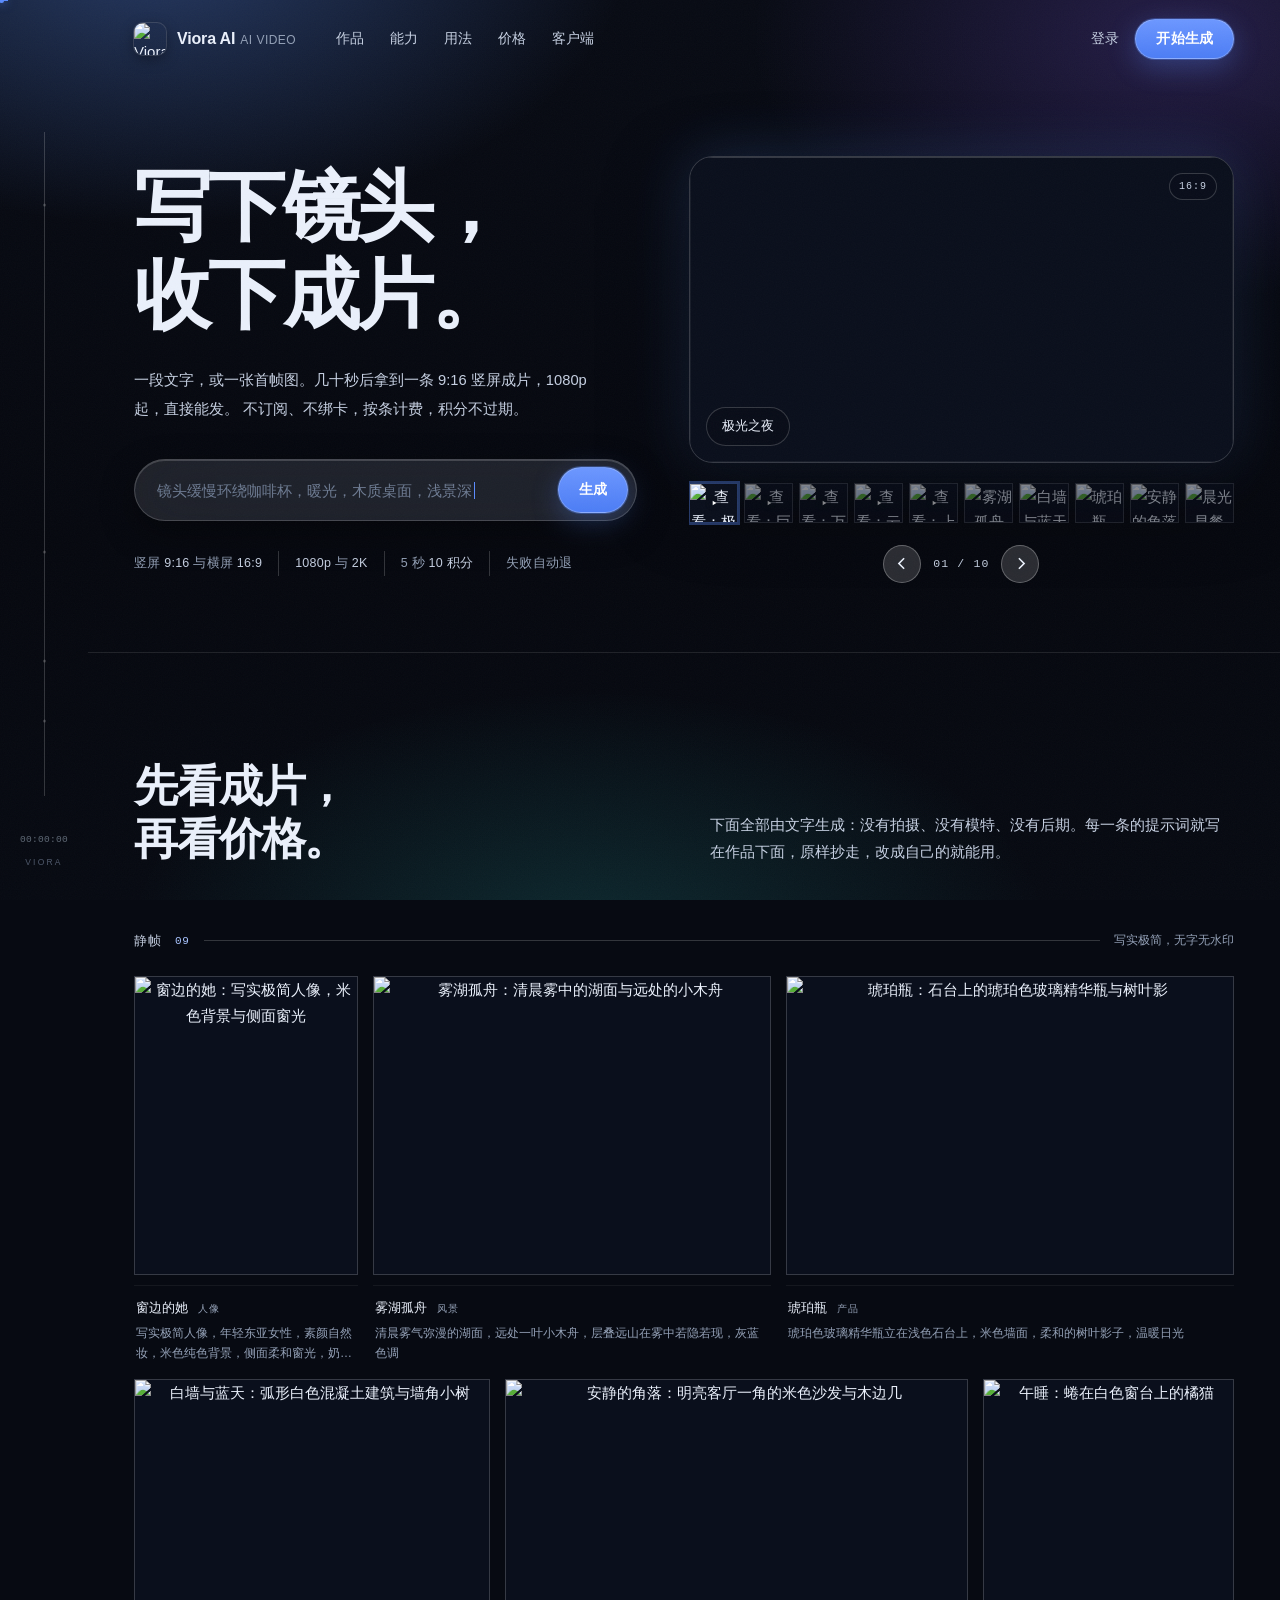
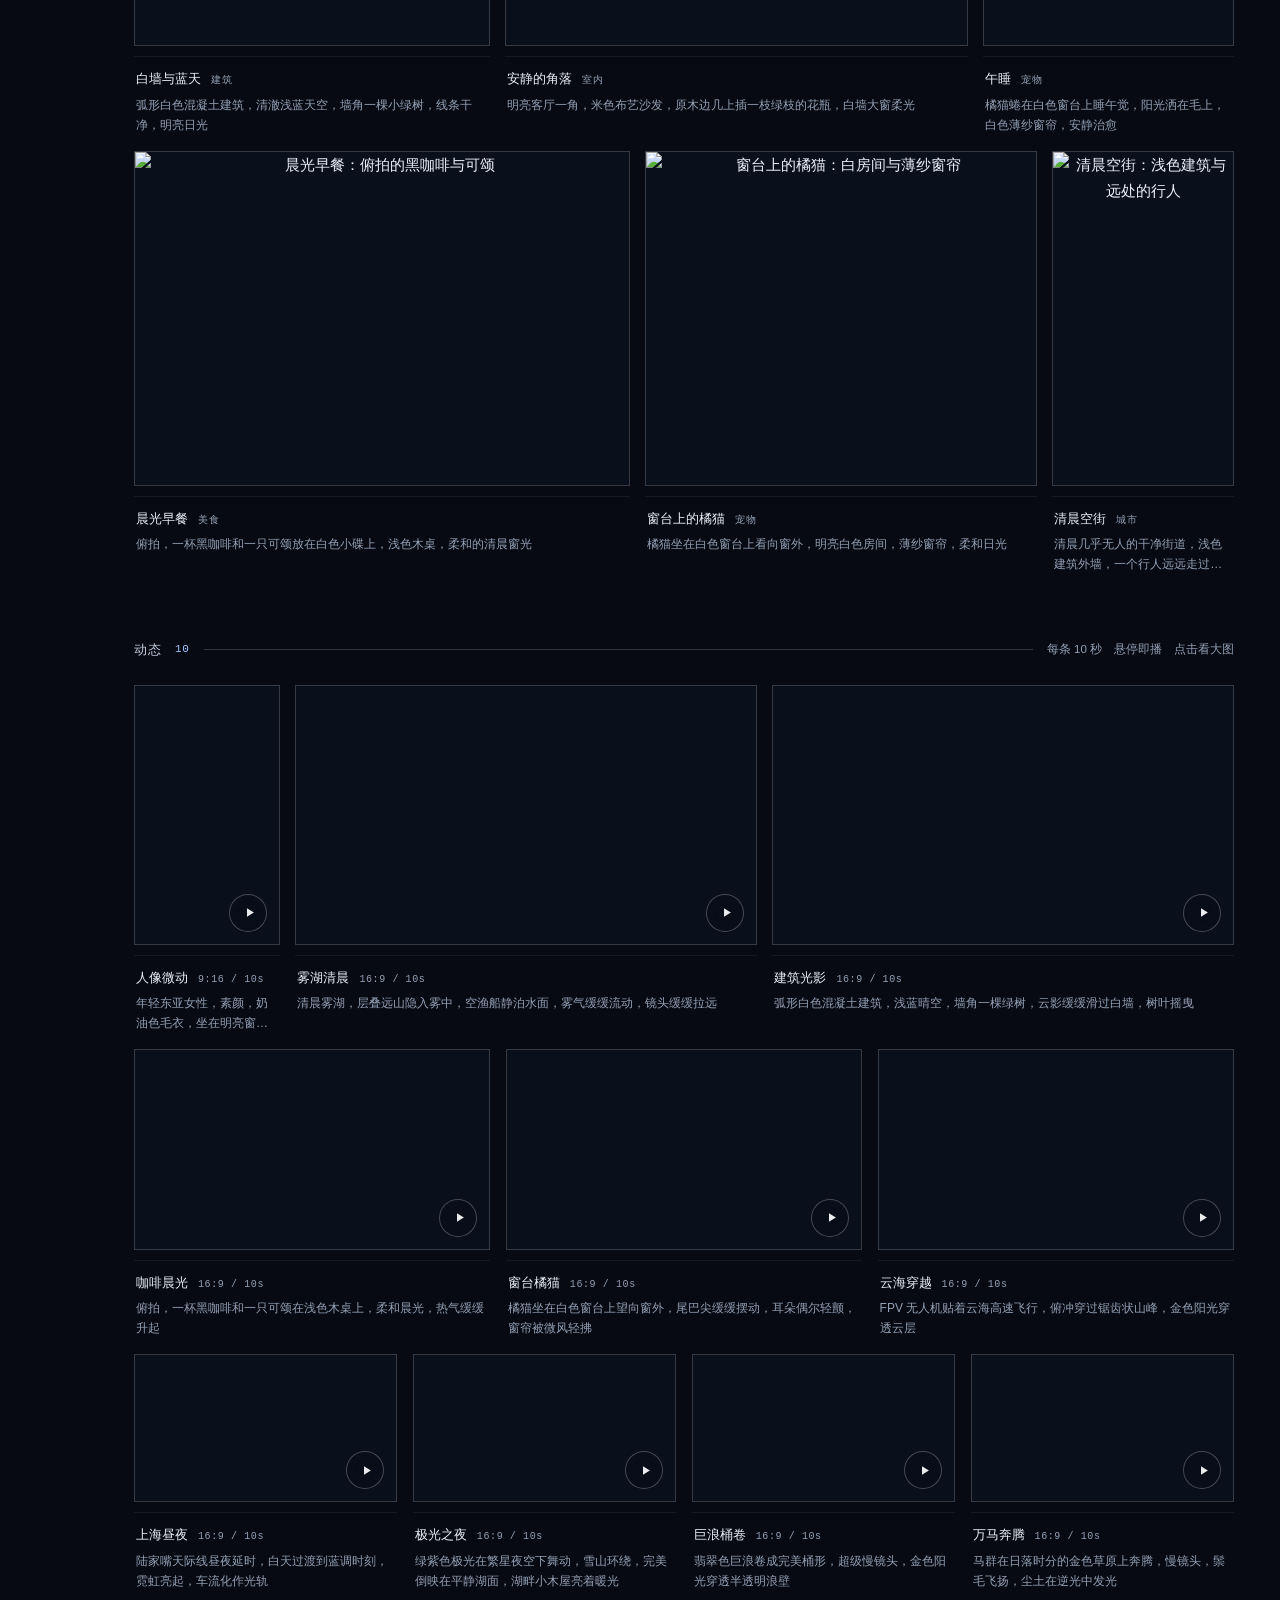
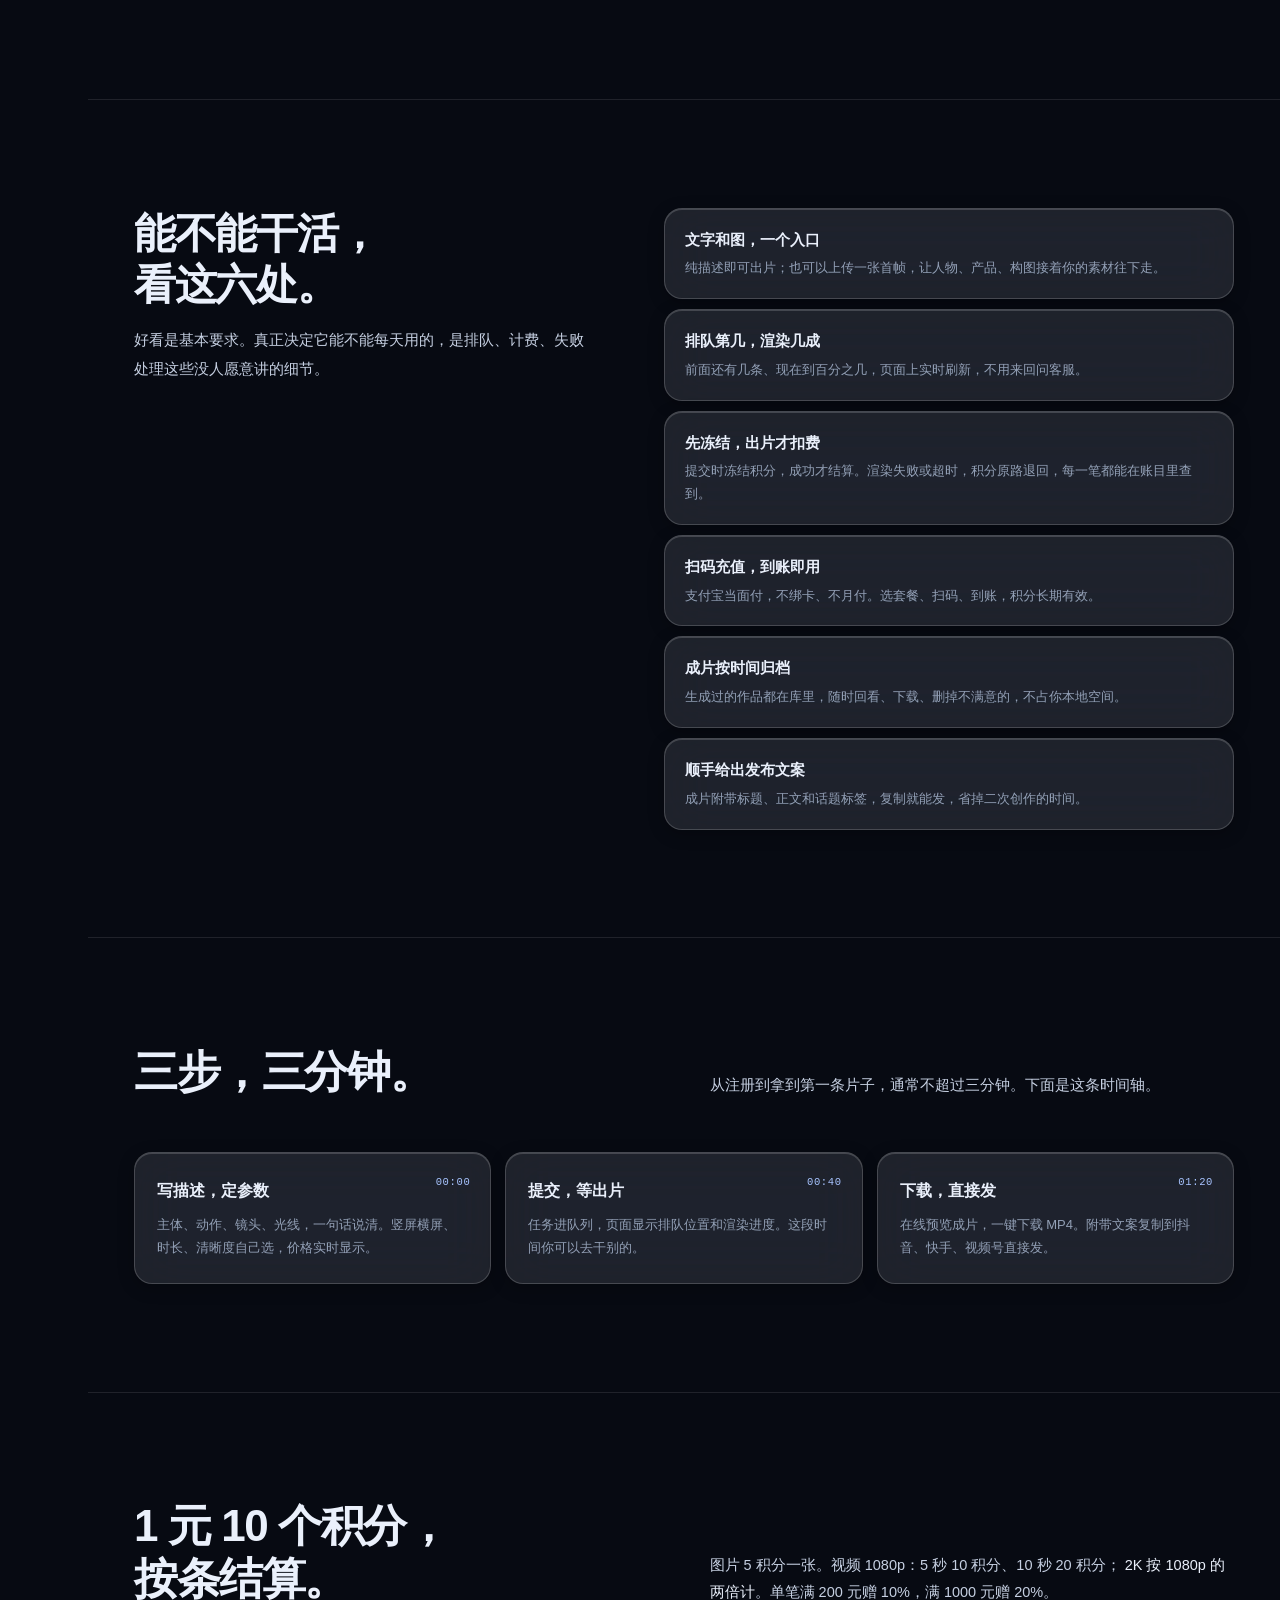
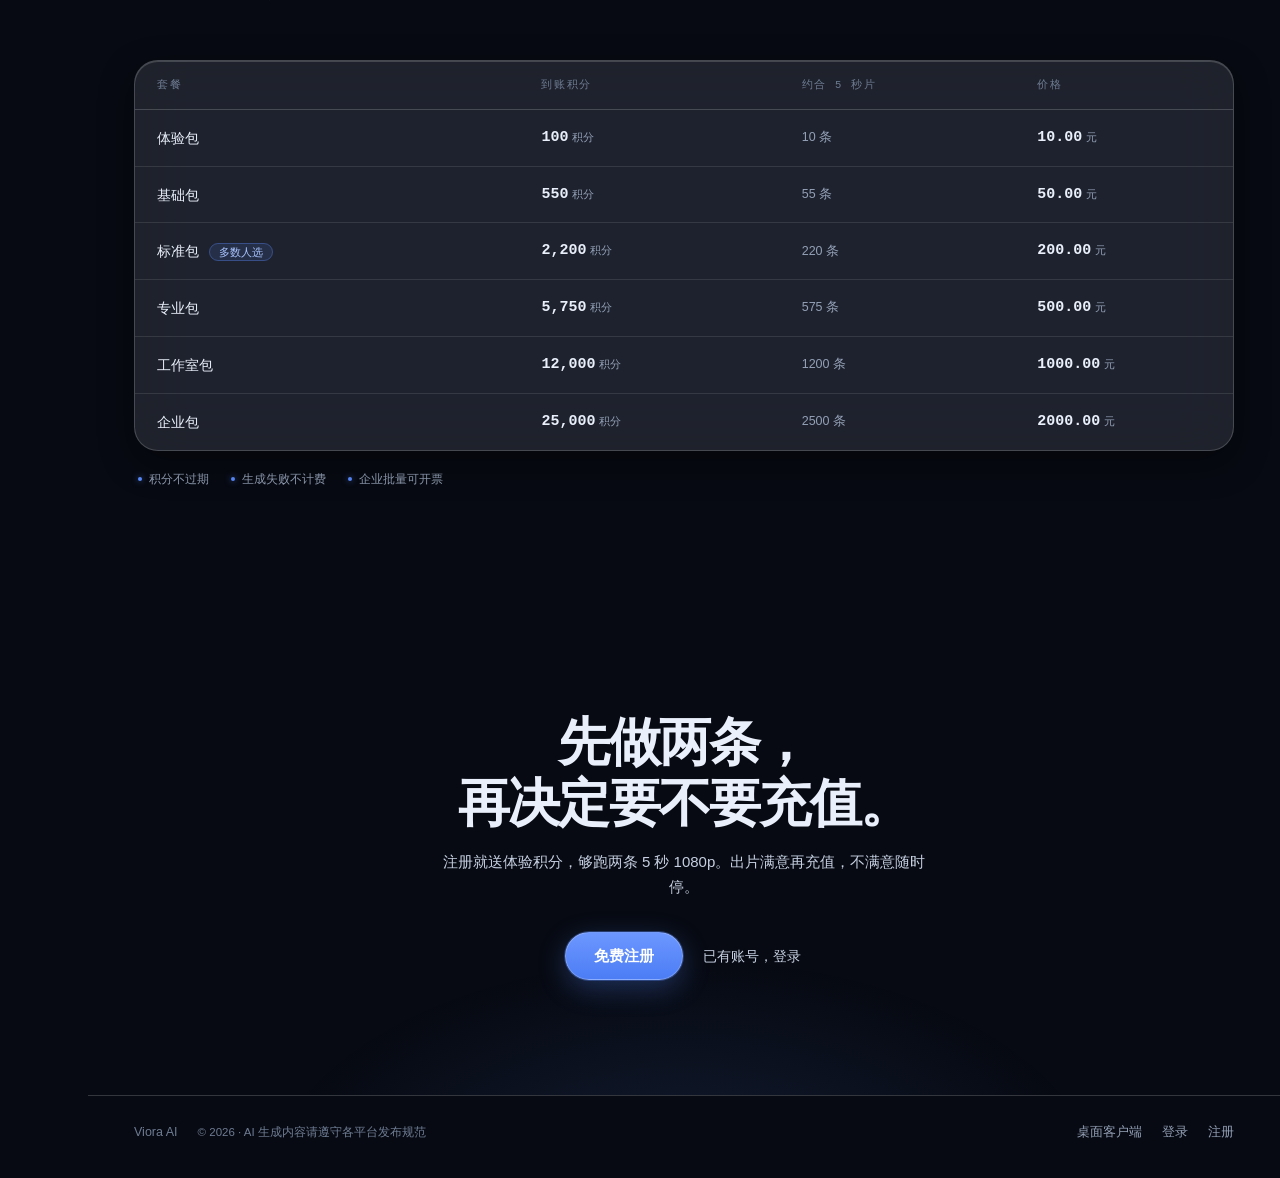
==== commit 4bd125ec: "首屏作品展示改为大图+缩略图图集布局，消除叠卡重影" ====
--- a/frontend/index.html
+++ b/frontend/index.html
@@ -165,8 +165,8 @@
 
 /* ------------------------------------------------------------------ 首屏 */
 .hero{position:relative;padding:clamp(40px,6vw,84px) 0 clamp(46px,5.4vw,72px);overflow:hidden}
-.hero-in{position:relative;display:grid;gap:clamp(34px,5vw,72px);
-  grid-template-columns:minmax(0,1.12fr) minmax(0,.78fr);align-items:center}
+.hero-in{position:relative;display:grid;gap:clamp(28px,4vw,56px);
+  grid-template-columns:minmax(0,.96fr) minmax(0,1.04fr);align-items:center}
 @media (max-width:960px){.hero-in{grid-template-columns:1fr;gap:44px}}
 
 .hh{margin:0;font-size:clamp(41px,6.05vw,84px);line-height:1.14;letter-spacing:-.035em;font-weight:600}
@@ -215,49 +215,48 @@
 .facts li:first-child{padding-left:0;border-left:0}
 .facts li b{font-weight:500;color:var(--ink-2);font-variant-numeric:tabular-nums}
 
-/* 右侧：大尺寸堆叠卡，一张一张切换；每张卡按作品原始比例定尺寸，所以不会被裁 */
+/* 右侧：大图主展示 + 底部缩略图导航；占满右侧竖向空间，每张清晰不重叠 */
 .hero-copy{position:relative;z-index:2}
-.hero-frame{justify-self:end;width:100%;max-width:560px;z-index:1}
-.stack{position:relative;height:clamp(420px,46vw,600px);perspective:1400px;
+.hero-frame{justify-self:end;width:100%;max-width:620px;z-index:1}
+.gallery{position:relative;display:flex;flex-direction:column;gap:18px;
   transition:opacity .9s var(--ease) .5s,transform .9s var(--ease) .5s}
-html.js:not(.ready) .stack{opacity:0;transform:translateY(16px)}
-
-.snap{
-  position:absolute;left:50%;top:50%;
-  width:calc(var(--w,1) * 100%);aspect-ratio:var(--ar,1.778);
-  margin:0;padding:0;overflow:hidden;cursor:zoom-in;
-  background:#0A0F1C;border:1px solid var(--gline);border-radius:var(--r-xl);
-  box-shadow:var(--sh-3);
-  transition:transform .62s var(--ease),opacity .5s ease,box-shadow .5s ease,border-color .5s;
-  will-change:transform,opacity;
-}
-.snap img,.snap video{width:100%;height:100%;object-fit:cover;display:block}
-.snap::after{content:'';position:absolute;inset:0;border-radius:inherit;pointer-events:none;
+html.js:not(.ready) .gallery{opacity:0;transform:translateY(16px)}
+
+.gallery-stage{position:relative;width:100%;aspect-ratio:16/9;border-radius:var(--r-xl);
+  overflow:hidden;background:#0A0F1C;border:1px solid var(--gline);
+  box-shadow:var(--sh-3),0 0 60px rgba(96,148,255,.22)}
+.gslide{position:absolute;inset:0;margin:0;padding:0;overflow:hidden;cursor:zoom-in;
+  border:0;background:#0A0F1C;opacity:0;visibility:hidden;
+  transition:opacity .5s ease,transform .5s ease}
+.gslide.is-on{opacity:1;visibility:visible;z-index:2}
+.gslide img,.gslide video{width:100%;height:100%;object-fit:cover;display:block}
+.gslide::after{content:'';position:absolute;inset:0;border-radius:inherit;pointer-events:none;
   box-shadow:inset 0 1px 0 rgba(255,255,255,.12),inset 0 0 0 1px rgba(255,255,255,.06)}
-.snap .nm{position:absolute;left:14px;bottom:14px;z-index:3;
-  padding:6px 14px;border-radius:var(--pill);font-size:12.5px;color:var(--ink);
+.gslide .nm{position:absolute;left:16px;bottom:16px;z-index:3;
+  padding:7px 15px;border-radius:var(--pill);font-size:13px;color:var(--ink);
   background:rgba(9,13,24,.58);-webkit-backdrop-filter:blur(14px);backdrop-filter:blur(14px);
-  border:1px solid var(--gline);white-space:nowrap;opacity:1;transition:opacity .4s}
-.snap .ar{position:absolute;right:14px;top:14px;z-index:3;font-family:var(--mono);font-size:10px;
+  border:1px solid var(--gline);white-space:nowrap}
+.gslide .ar{position:absolute;right:16px;top:16px;z-index:3;font-family:var(--mono);font-size:10px;
   letter-spacing:.1em;color:var(--ink-2);padding:4px 9px;border-radius:var(--pill);
   background:rgba(9,13,24,.5);border:1px solid var(--gline)}
 
-/* 叠落切换：当前一张在最前，后面两张错开露出，其余退场 */
-.snap[data-off="-1"]{transform:translate(-50%,-50%) translateX(-30%) scale(.8) rotate(-2deg);
-  opacity:0;z-index:10;pointer-events:none}
-.snap[data-off="0"]{transform:translate(-50%,-50%) translateY(-6%) scale(1);
-  opacity:1;z-index:60;border-color:rgba(91,140,255,.55);
-  box-shadow:var(--sh-3),0 0 60px rgba(96,148,255,.34)}
-.snap[data-off="1"]{transform:translate(-50%,-50%) translateX(11%) translateY(2.5%) scale(.92) rotate(1.4deg);
-  opacity:.62;z-index:40;pointer-events:none}
-.snap[data-off="2"]{transform:translate(-50%,-50%) translateX(21%) translateY(5%) scale(.84) rotate(2.6deg);
-  opacity:.3;z-index:15;pointer-events:none}
-.snap[data-off="far"]{opacity:0;z-index:5;pointer-events:none;
-  transform:translate(-50%,-50%) translateX(27%) translateY(7%) scale(.78) rotate(3.4deg)}
-.snap[data-off="0"]:hover{filter:brightness(1.05)}
-
-.stack-ctl{position:absolute;left:0;right:0;bottom:-6px;z-index:40;
-  display:flex;align-items:center;gap:12px;justify-content:center}
+/* 底部缩略图条 */
+.gallery-thumbs{display:flex;gap:6px;justify-content:center;overflow:hidden;
+  padding:2px 0 4px;width:100%}
+.gallery-thumbs::-webkit-scrollbar{display:none}
+.gthumb{flex:1 1 0;position:relative;min-width:0;max-width:72px;height:40px;border-radius:var(--r-md);
+  overflow:hidden;border:1px solid var(--gline);cursor:pointer;padding:0;
+  opacity:.52;transition:opacity .25s,border-color .25s,transform .25s var(--ease);
+  background:#0A0F1C}
+.gthumb img{width:100%;height:100%;object-fit:cover;display:block}
+.gthumb:hover{opacity:.85}
+.gthumb.is-on{opacity:1;border-color:var(--brand-line);box-shadow:0 0 0 2px rgba(91,140,255,.35)}
+.gthumb .play{position:absolute;inset:0;margin:auto;width:16px;height:16px;z-index:2;
+  display:grid;place-items:center;color:#fff;background:rgba(9,13,24,.45);
+  border-radius:50%;pointer-events:none}
+.gthumb .play svg{width:8px;height:8px;fill:currentColor;margin-left:1px}
+
+.gallery-ctl{display:flex;align-items:center;gap:12px;justify-content:center}
 .stack-btn{width:38px;height:38px;border-radius:50%;display:grid;place-items:center;cursor:pointer;
   color:var(--ink);background:var(--glass-2);border:1px solid var(--gline-2);
   -webkit-backdrop-filter:blur(14px);backdrop-filter:blur(14px);transition:background .2s,transform .2s}
@@ -265,15 +264,10 @@
 .stack-btn svg{width:15px;height:15px;fill:currentColor}
 .stack-num{font-family:var(--mono);font-size:11.5px;letter-spacing:.1em;color:var(--ink-2);
   font-variant-numeric:tabular-nums}
-.stack-dots{display:flex;gap:6px}
-.stack-dots i{width:16px;height:3px;border-radius:2px;background:rgba(255,255,255,.18);
-  transition:background .3s,width .3s}
-.stack-dots i.on{background:var(--brand);width:26px;box-shadow:0 0 10px rgba(91,140,255,.7)}
 
 @media (max-width:960px){
   .hero-frame{max-width:none}
-  .stack{height:clamp(300px,52vw,420px)}
-  .snap{border-radius:var(--r-lg)}
+  .gallery-stage{border-radius:var(--r-lg)}
 }
 
 /* ------------------------------------------------------------------ 通用区块 */
@@ -474,88 +468,92 @@
     </div>
 
     <div class="hero-frame">
-      <div class="stack" id="stack" aria-label="作品轮播">
-        <button class="snap" style="--ar:1.778;--w:.82" type="button" data-type="video" data-src="/assets/showcase/series/v08.mp4"
-                data-cn="绿紫色极光在繁星夜空下舞动，雪山环绕，完美倒映在平静湖面，湖畔一间亮着暖光的小木屋，极光如波浪般真实流动"
-                data-en="Green and purple auroras dancing under a starry sky, ringed by snowy mountains and mirrored in a calm lake, a warm-lit cabin on the shore, the aurora flowing like real waves"
-                aria-label="查看：极光之夜">
-          <video class="vfilm" src="/assets/showcase/series/v08.mp4" poster="/assets/showcase/series/v08.jpg"
-                 muted loop playsinline preload="none"></video>
-          <span class="nm">极光之夜</span><span class="ar">16:9</span>
-        </button>
-        <button class="snap" style="--ar:1.778;--w:.82" type="button" data-type="video" data-src="/assets/showcase/series/v09.mp4"
-                data-cn="翡翠色巨浪卷成完美桶形，超级慢镜头，金色阳光穿透半透明浪壁，浪尖水花飞溅，水体细节晶莹剔透"
-                data-en="An emerald wave curling into a perfect barrel in super slow motion, golden sunlight shining through the translucent wall of water, spray bursting from the crest, crystal-clear water detail"
-                aria-label="查看：巨浪桶卷">
-          <video class="vfilm" src="/assets/showcase/series/v09.mp4" poster="/assets/showcase/series/v09.jpg"
-                 muted loop playsinline preload="none"></video>
-          <span class="nm">巨浪桶卷</span><span class="ar">16:9</span>
-        </button>
-        <button class="snap" style="--ar:1.778;--w:.82" type="button" data-type="video" data-src="/assets/showcase/series/v10.mp4"
-                data-cn="马群在日落时分的金色草原上奔腾，慢镜头，鬃毛飞扬，尘土在逆光中发光，低角度跟拍与马群并行，力量与自由感"
-                data-en="Horses galloping across a golden steppe at sunset in slow motion, manes flying, dust glowing in backlight, low-angle tracking shot alongside the herd, power and freedom"
-                aria-label="查看：万马奔腾">
-          <video class="vfilm" src="/assets/showcase/series/v10.mp4" poster="/assets/showcase/series/v10.jpg"
-                 muted loop playsinline preload="none"></video>
-          <span class="nm">万马奔腾</span><span class="ar">16:9</span>
-        </button>
-        <button class="snap" style="--ar:1.778;--w:.82" type="button" data-type="video" data-src="/assets/showcase/series/v06.mp4"
-                data-cn="FPV无人机日出时分贴着云海高速飞行，俯冲穿过锯齿状山峰，金色阳光穿透云层，雾气从镜头两侧掠过，电影级航拍"
-                data-en="FPV drone flying fast over a sea of clouds at sunrise, diving through jagged peaks, golden sunlight piercing the clouds, mist sweeping past the lens, cinematic aerial"
-                aria-label="查看：云海穿越">
-          <video class="vfilm" src="/assets/showcase/series/v06.mp4" poster="/assets/showcase/series/v06.jpg"
-                 muted loop playsinline preload="none"></video>
-          <span class="nm">云海穿越</span><span class="ar">16:9</span>
-        </button>
-        <button class="snap" style="--ar:1.778;--w:.82" type="button" data-type="video" data-src="/assets/showcase/series/v07.mp4"
-                data-cn="上海陆家嘴天际线昼夜延时摄影，隔黄浦江对望，云层飞速流过，白天过渡到蓝调时刻，东方明珠与摩天楼群亮起霓虹，车流化作光轨"
-                data-en="Day-to-night timelapse of the Shanghai Lujiazui skyline across the Huangpu River, clouds racing overhead, daylight fading into blue hour, neon lights igniting the towers, traffic turning into light trails"
-                aria-label="查看：上海昼夜">
-          <video class="vfilm" src="/assets/showcase/series/v07.mp4" poster="/assets/showcase/series/v07.jpg"
-                 muted loop playsinline preload="none"></video>
-          <span class="nm">上海昼夜</span><span class="ar">16:9</span>
-        </button>
-        <button class="snap" style="--ar:1.333;--w:.74" type="button" data-type="image" data-src="/assets/showcase/series/p02.webp"
-                data-cn="写实极简风景，清晨雾气弥漫的湖面，远处一叶小木舟，层叠的远山在雾中若隐若现，灰蓝色调，天空与水面大量留白，横版构图"
-                data-en="Photorealistic minimalist landscape at dawn, a calm misty lake with one tiny wooden boat far away, layered soft mountain silhouettes fading into fog, pale grey-blue palette, vast negative space of sky and water, horizontal composition"
-                aria-label="查看：雾湖孤舟">
-          <img src="/assets/showcase/series/p02.webp" alt="雾湖孤舟" loading="lazy">
-          <span class="nm">雾湖孤舟</span><span class="ar">4:3</span>
-        </button>
-        <button class="snap" style="--ar:1.333;--w:.74" type="button" data-type="image" data-src="/assets/showcase/series/p03.webp"
-                data-cn="写实极简建筑摄影，一面弧形白色混凝土建筑立在清澈的浅蓝天空下，墙角一棵小绿树，线条干净，天空大量留白，明亮日光，横版构图"
-                data-en="Photorealistic minimalist architecture photo, a smooth curved white concrete building against a clear pale blue sky, one small green tree at its base, strong clean lines and large areas of empty sky, bright daylight, horizontal composition"
-                aria-label="查看：白墙与蓝天">
-          <img src="/assets/showcase/series/p03.webp" alt="白墙与蓝天" loading="lazy">
-          <span class="nm">白墙与蓝天</span><span class="ar">4:3</span>
-        </button>
-        <button class="snap" style="--ar:1.5;--w:.78" type="button" data-type="image" data-src="/assets/showcase/series/p04.webp"
-                data-cn="写实极简产品摄影，一只琥珀色玻璃精华瓶立在浅色石台上，米色纯色墙面，墙上投下柔和的树叶影子，温暖日光，大量留白，横版构图"
-                data-en="Photorealistic minimalist product photo, a single amber glass skincare bottle standing on a light stone pedestal against a plain beige wall, soft leaf shadows cast on the wall, warm daylight, lots of negative space, horizontal composition"
-                aria-label="查看：琥珀瓶">
-          <img src="/assets/showcase/series/p04.webp" alt="琥珀瓶" loading="lazy">
-          <span class="nm">琥珀瓶</span><span class="ar">3:2</span>
-        </button>
-        <button class="snap" style="--ar:1.728;--w:.80" type="button" data-type="image" data-src="/assets/showcase/series/p07.webp"
-                data-cn="写实极简室内摄影，明亮的客厅一角，米色布艺沙发，原木小边几上放着插了一枝绿枝的花瓶，白墙，大窗柔光，干净不杂乱"
-                data-en="Photorealistic minimalist interior photo of a bright living room corner, beige fabric sofa, small round wooden side table with a vase holding a single branch, white walls, soft daylight through a large window"
-                aria-label="查看：安静的角落">
-          <img src="/assets/showcase/series/p07.webp" alt="安静的角落" loading="lazy">
-          <span class="nm">安静的角落</span><span class="ar">16:10</span>
-        </button>
-        <button class="snap" style="--ar:1.481;--w:.76" type="button" data-type="image" data-src="/assets/showcase/series/p05.webp"
-                data-cn="写实极简美食摄影，俯拍，一杯黑咖啡和一只可颂放在白色小碟上，浅色木桌，柔和的清晨窗光，大量留白"
-                data-en="Photorealistic minimalist food photo from above, one cup of black coffee and a single croissant on a small white plate, plain light wooden table, soft morning window light, lots of empty space"
-                aria-label="查看：晨光早餐">
-          <img src="/assets/showcase/series/p05.webp" alt="晨光早餐" loading="lazy">
-          <span class="nm">晨光早餐</span><span class="ar">3:2</span>
-        </button>
-        <div class="stack-ctl">
+      <div class="gallery" id="gallery" aria-label="作品图集">
+        <div class="gallery-stage" id="gStage">
+          <button class="gslide is-on" data-idx="0" data-type="video" data-src="/assets/showcase/series/v08.mp4"
+                  data-cn="绿紫色极光在繁星夜空下舞动，雪山环绕，完美倒映在平静湖面，湖畔一间亮着暖光的小木屋，极光如波浪般真实流动"
+                  data-en="Green and purple auroras dancing under a starry sky, ringed by snowy mountains and mirrored in a calm lake, a warm-lit cabin on the shore, the aurora flowing like real waves"
+                  aria-label="查看：极光之夜">
+            <video class="vfilm" src="/assets/showcase/series/v08.mp4" poster="/assets/showcase/series/v08.jpg"
+                   muted loop playsinline preload="none"></video>
+            <span class="nm">极光之夜</span><span class="ar">16:9</span>
+          </button>
+          <button class="gslide" data-idx="1" data-type="video" data-src="/assets/showcase/series/v09.mp4"
+                  data-cn="翡翠色巨浪卷成完美桶形，超级慢镜头，金色阳光穿透半透明浪壁，浪尖水花飞溅，水体细节晶莹剔透"
+                  data-en="An emerald wave curling into a perfect barrel in super slow motion, golden sunlight shining through the translucent wall of water, spray bursting from the crest, crystal-clear water detail"
+                  aria-label="查看：巨浪桶卷">
+            <video class="vfilm" src="/assets/showcase/series/v09.mp4" poster="/assets/showcase/series/v09.jpg"
+                   muted loop playsinline preload="none"></video>
+            <span class="nm">巨浪桶卷</span><span class="ar">16:9</span>
+          </button>
+          <button class="gslide" data-idx="2" data-type="video" data-src="/assets/showcase/series/v10.mp4"
+                  data-cn="马群在日落时分的金色草原上奔腾，慢镜头，鬃毛飞扬，尘土在逆光中发光，低角度跟拍与马群并行，力量与自由感"
+                  data-en="Horses galloping across a golden steppe at sunset in slow motion, manes flying, dust glowing in backlight, low-angle tracking shot alongside the herd, power and freedom"
+                  aria-label="查看：万马奔腾">
+            <video class="vfilm" src="/assets/showcase/series/v10.mp4" poster="/assets/showcase/series/v10.jpg"
+                   muted loop playsinline preload="none"></video>
+            <span class="nm">万马奔腾</span><span class="ar">16:9</span>
+          </button>
+          <button class="gslide" data-idx="3" data-type="video" data-src="/assets/showcase/series/v06.mp4"
+                  data-cn="FPV无人机日出时分贴着云海高速飞行，俯冲穿过锯齿状山峰，金色阳光穿透云层，雾气从镜头两侧掠过，电影级航拍"
+                  data-en="FPV drone flying fast over a sea of clouds at sunrise, diving through jagged peaks, golden sunlight piercing the clouds, mist sweeping past the lens, cinematic aerial"
+                  aria-label="查看：云海穿越">
+            <video class="vfilm" src="/assets/showcase/series/v06.mp4" poster="/assets/showcase/series/v06.jpg"
+                   muted loop playsinline preload="none"></video>
+            <span class="nm">云海穿越</span><span class="ar">16:9</span>
+          </button>
+          <button class="gslide" data-idx="4" data-type="video" data-src="/assets/showcase/series/v07.mp4"
+                  data-cn="上海陆家嘴天际线昼夜延时摄影，隔黄浦江对望，云层飞速流过，白天过渡到蓝调时刻，东方明珠与摩天楼群亮起霓虹，车流化作光轨"
+                  data-en="Day-to-night timelapse of the Shanghai Lujiazui skyline across the Huangpu River, clouds racing overhead, daylight fading into blue hour, neon lights igniting the towers, traffic turning into light trails"
+                  aria-label="查看：上海昼夜">
+            <video class="vfilm" src="/assets/showcase/series/v07.mp4" poster="/assets/showcase/series/v07.jpg"
+                   muted loop playsinline preload="none"></video>
+            <span class="nm">上海昼夜</span><span class="ar">16:9</span>
+          </button>
+          <button class="gslide" data-idx="5" data-type="image" data-src="/assets/showcase/series/p02.webp"
+                  data-cn="写实极简风景，清晨雾气弥漫的湖面，远处一叶小木舟，层叠的远山在雾中若隐若现，灰蓝色调，天空与水面大量留白，横版构图"
+                  data-en="Photorealistic minimalist landscape at dawn, a calm misty lake with one tiny wooden boat far away, layered soft mountain silhouettes fading into fog, pale grey-blue palette, vast negative space of sky and water, horizontal composition"
+                  aria-label="查看：雾湖孤舟">
+            <img src="/assets/showcase/series/p02.webp" alt="雾湖孤舟" loading="lazy">
+            <span class="nm">雾湖孤舟</span><span class="ar">4:3</span>
+          </button>
+          <button class="gslide" data-idx="6" data-type="image" data-src="/assets/showcase/series/p03.webp"
+                  data-cn="写实极简建筑摄影，一面弧形白色混凝土建筑立在清澈的浅蓝天空下，墙角一棵小绿树，线条干净，天空大量留白，明亮日光，横版构图"
+                  data-en="Photorealistic minimalist architecture photo, a smooth curved white concrete building against a clear pale blue sky, one small green tree at its base, strong clean lines and large areas of empty sky, bright daylight, horizontal composition"
+                  aria-label="查看：白墙与蓝天">
+            <img src="/assets/showcase/series/p03.webp" alt="白墙与蓝天" loading="lazy">
+            <span class="nm">白墙与蓝天</span><span class="ar">4:3</span>
+          </button>
+          <button class="gslide" data-idx="7" data-type="image" data-src="/assets/showcase/series/p04.webp"
+                  data-cn="写实极简产品摄影，一只琥珀色玻璃精华瓶立在浅色石台上，米色纯色墙面，墙上投下柔和的树叶影子，温暖日光，大量留白，横版构图"
+                  data-en="Photorealistic minimalist product photo, a single amber glass skincare bottle standing on a light stone pedestal against a plain beige wall, soft leaf shadows cast on the wall, warm daylight, lots of negative space, horizontal composition"
+                  aria-label="查看：琥珀瓶">
+            <img src="/assets/showcase/series/p04.webp" alt="琥珀瓶" loading="lazy">
+            <span class="nm">琥珀瓶</span><span class="ar">3:2</span>
+          </button>
+          <button class="gslide" data-idx="8" data-type="image" data-src="/assets/showcase/series/p07.webp"
+                  data-cn="写实极简室内摄影，明亮的客厅一角，米色布艺沙发，原木小边几上放着插了一枝绿枝的花瓶，白墙，大窗柔光，干净不杂乱"
+                  data-en="Photorealistic minimalist interior photo of a bright living room corner, beige fabric sofa, small round wooden side table with a vase holding a single branch, white walls, soft daylight through a large window"
+                  aria-label="查看：安静的角落">
+            <img src="/assets/showcase/series/p07.webp" alt="安静的角落" loading="lazy">
+            <span class="nm">安静的角落</span><span class="ar">16:10</span>
+          </button>
+          <button class="gslide" data-idx="9" data-type="image" data-src="/assets/showcase/series/p05.webp"
+                  data-cn="写实极简美食摄影，俯拍，一杯黑咖啡和一只可颂放在白色小碟上，浅色木桌，柔和的清晨窗光，大量留白"
+                  data-en="Photorealistic minimalist food photo from above, one cup of black coffee and a single croissant on a small white plate, plain light wooden table, soft morning window light, lots of empty space"
+                  aria-label="查看：晨光早餐">
+            <img src="/assets/showcase/series/p05.webp" alt="晨光早餐" loading="lazy">
+            <span class="nm">晨光早餐</span><span class="ar">3:2</span>
+          </button>
+        </div>
+
+        <div class="gallery-thumbs" id="gThumbs" aria-label="缩略图导航"></div>
+
+        <div class="gallery-ctl">
           <button class="stack-btn" id="stPrev" type="button" aria-label="上一张">
             <svg viewBox="0 0 24 24"><path d="M15.5 4.5 8 12l7.5 7.5-1.8 1.8L4.4 12l9.3-9.3z"/></svg>
           </button>
           <span class="stack-num" id="stNum">01 / 10</span>
-          <div class="stack-dots" id="stDots" aria-hidden="true"></div>
           <button class="stack-btn" id="stNext" type="button" aria-label="下一张">
             <svg viewBox="0 0 24 24"><path d="M8.5 4.5 16 12l-7.5 7.5 1.8 1.8L19.6 12l-9.3-9.3z"/></svg>
           </button>
@@ -1062,31 +1060,51 @@
     });
   }
 
-  /* ---------------------------------------------------------------- 堆叠卡：一张一张切换 */
+  /* ---------------------------------------------------------------- 图集：大图 + 缩略图切换 */
   var canHover = window.matchMedia('(hover:hover) and (pointer:fine)').matches;
-  var stack = $('#stack');
-  if (stack) {
-    var snaps = Array.prototype.slice.call(stack.querySelectorAll('.snap'));
-    var dots = $('#stDots'), num = $('#stNum');
+  var gallery = $('#gallery');
+  if (gallery) {
+    var slides = Array.prototype.slice.call(gallery.querySelectorAll('.gslide'));
+    var thumbsWrap = $('#gThumbs'), num = $('#stNum');
     var cur = 0, timer = null, AUTO = 4600;
 
-    snaps.forEach(function (s, i) {
-      var d = document.createElement('i');
-      dots.appendChild(d);
+    /* 根据每张 slide 生成缩略图：视频用 poster，图片用自身 */
+    var thumbs = slides.map(function (s, i) {
+      var t = document.createElement('button');
+      t.type = 'button';
+      t.className = 'gthumb';
+      t.setAttribute('aria-label', '查看第 ' + (i + 1) + ' 张');
+      var v = s.querySelector('video');
+      if (v) {
+        var img = document.createElement('img');
+        img.src = v.getAttribute('poster') || v.getAttribute('src');
+        img.alt = s.getAttribute('aria-label') || '';
+        img.loading = 'lazy';
+        t.appendChild(img);
+        var p = document.createElement('span');
+        p.className = 'play';
+        p.innerHTML = '<svg viewBox="0 0 24 24"><path d="M8 5v14l11-7z"/></svg>';
+        t.appendChild(p);
+      } else {
+        var im = s.querySelector('img');
+        if (im) {
+          var c = document.createElement('img');
+          c.src = im.getAttribute('src');
+          c.alt = im.alt;
+          c.loading = 'lazy';
+          t.appendChild(c);
+        }
+      }
+      thumbsWrap.appendChild(t);
+      return t;
     });
-    var dotEls = Array.prototype.slice.call(dots.children);
 
     function paint() {
-      var n = snaps.length;
-      snaps.forEach(function (s, i) {
-        /* 相对当前位置循环取 -2..n-3，超出 2 的退到 far */
-        var off = ((i - cur + 2 + n) % n) - 2;
-        s.setAttribute('data-off', off <= 2 ? String(off) : 'far');
-      });
-      dotEls.forEach(function (d, i) { d.classList.toggle('on', i === cur); });
-      num.textContent = String(cur + 1).padStart(2, '0') + ' / ' + String(snaps.length).padStart(2, '0');
-      /* 只有当前卡的片子会播放，其余暂停省流量 */
-      snaps.forEach(function (s, i) {
+      slides.forEach(function (s, i) { s.classList.toggle('is-on', i === cur); });
+      thumbs.forEach(function (t, i) { t.classList.toggle('is-on', i === cur); });
+      num.textContent = String(cur + 1).padStart(2, '0') + ' / ' + String(slides.length).padStart(2, '0');
+      /* 只播放当前视频，其余暂停省流量 */
+      slides.forEach(function (s, i) {
         var v = s.querySelector('.vfilm');
         if (!v) return;
         if (i === cur && canHover) {
@@ -1097,8 +1115,11 @@
           v.pause();
         }
       });
+      /* 当前缩略图滚动到可视区 */
+      var on = thumbs[cur];
+      if (on) on.classList.add('is-on');
     }
-    function go(n) { cur = (n + snaps.length) % snaps.length; paint(); }
+    function go(n) { cur = (n + slides.length) % slides.length; paint(); }
     function next() { go(cur + 1); }
     function prev() { go(cur - 1); }
     function stop() { if (timer) { clearInterval(timer); timer = null; } }
@@ -1106,12 +1127,15 @@
 
     $('#stNext').addEventListener('click', function () { next(); auto(); });
     $('#stPrev').addEventListener('click', function () { prev(); auto(); });
-    stack.addEventListener('mouseenter', stop);
-    stack.addEventListener('mouseleave', auto);
-    /* 点非当前卡把它切到前面；点当前卡进大图 */
-    snaps.forEach(function (s, i) {
-      s.addEventListener('click', function (e) {
-        if (i !== cur) { e.preventDefault(); e.stopPropagation(); go(i); auto(); }
+    gallery.addEventListener('mouseenter', stop);
+    gallery.addEventListener('mouseleave', auto);
+    /* 点缩略图切换；点大图进大图查看 */
+    thumbs.forEach(function (t, i) {
+      t.addEventListener('click', function () { go(i); auto(); });
+    });
+    slides.forEach(function (s, i) {
+      s.addEventListener('click', function () {
+        if (canHover) { openLb(s); }
       });
     });
 
